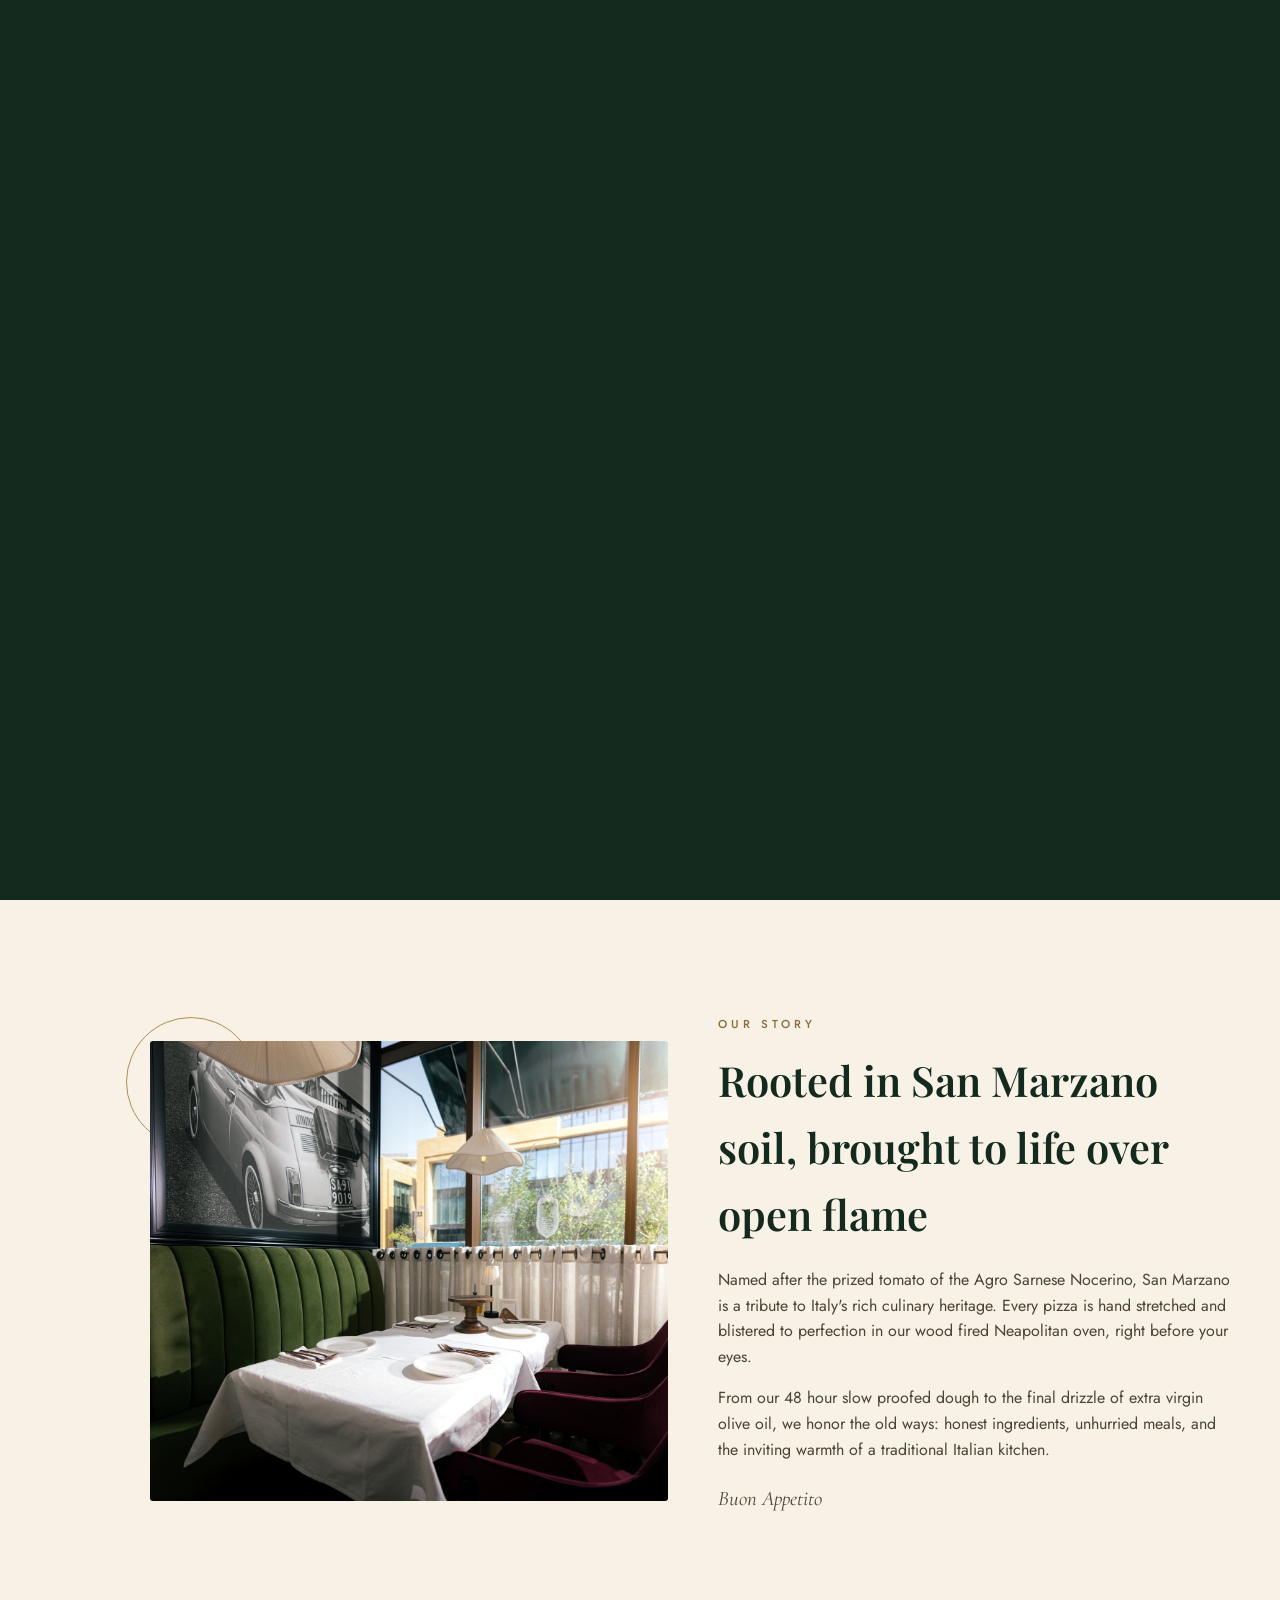
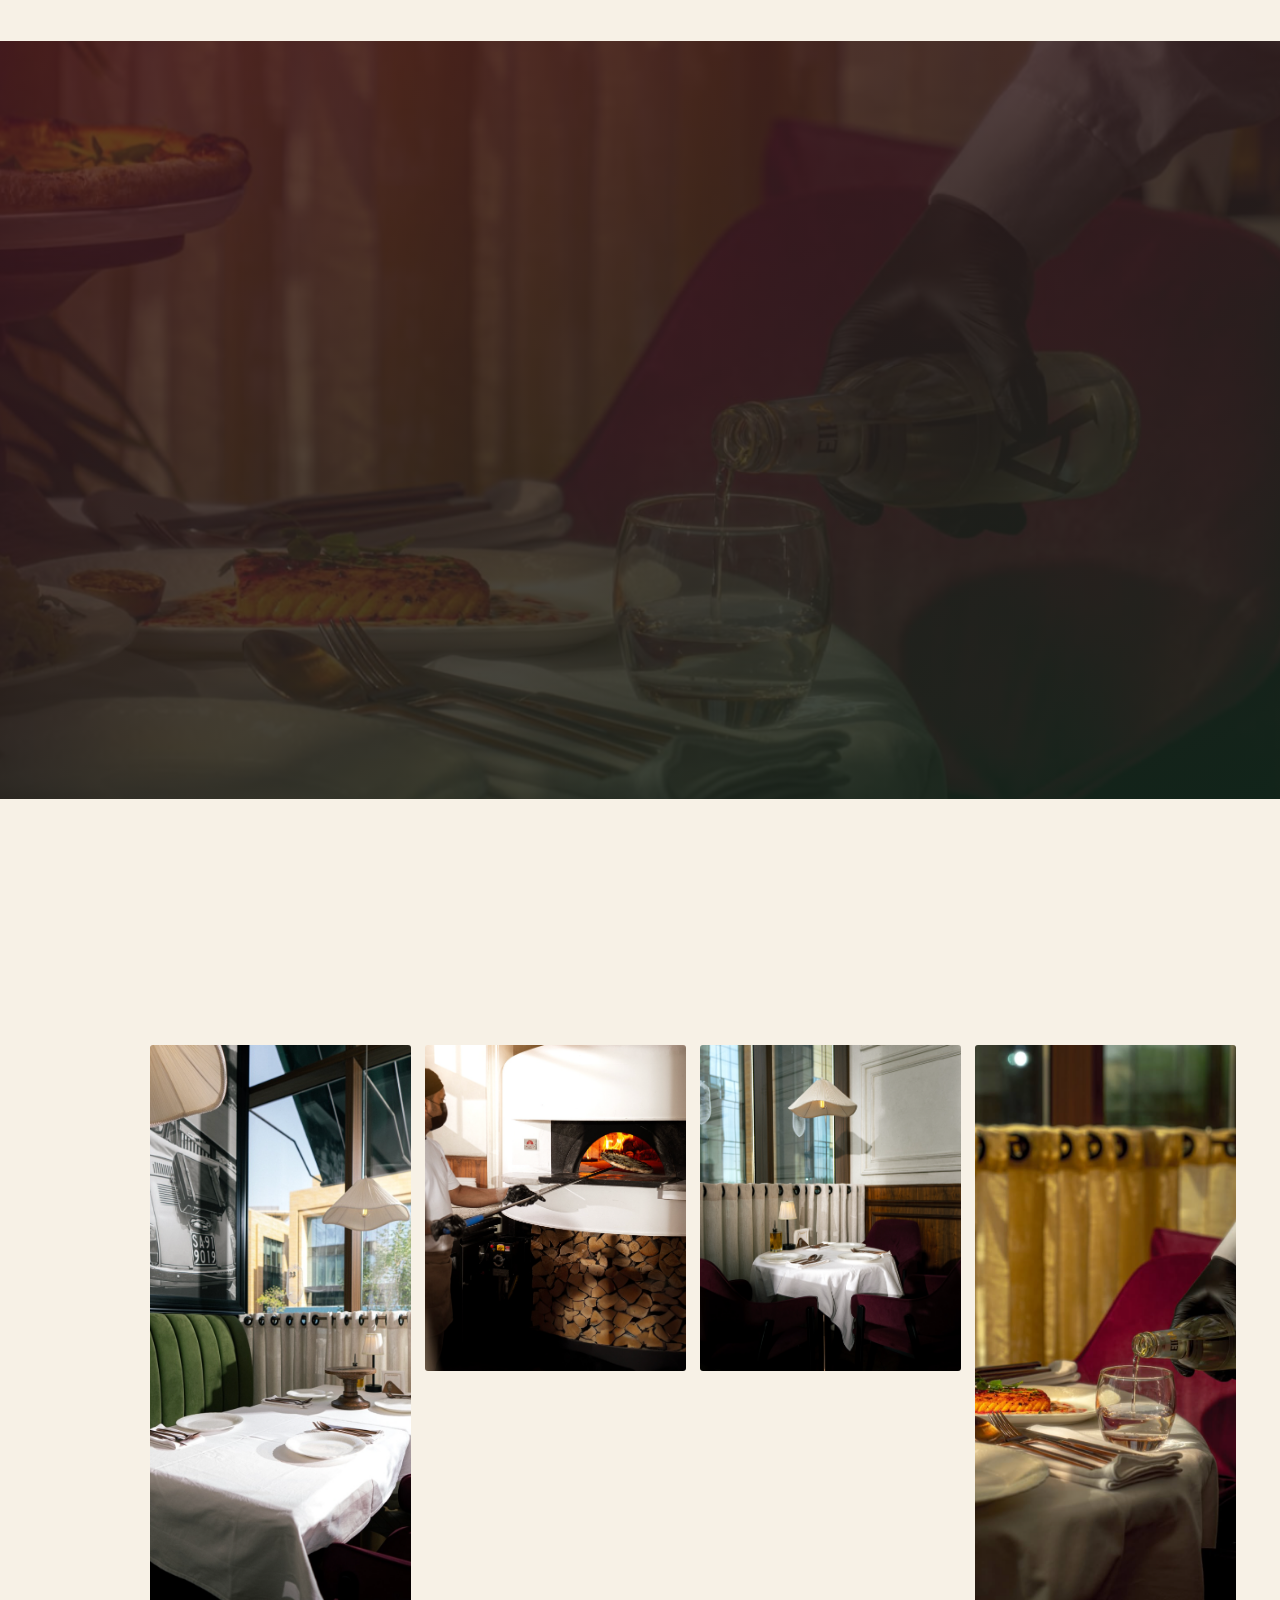
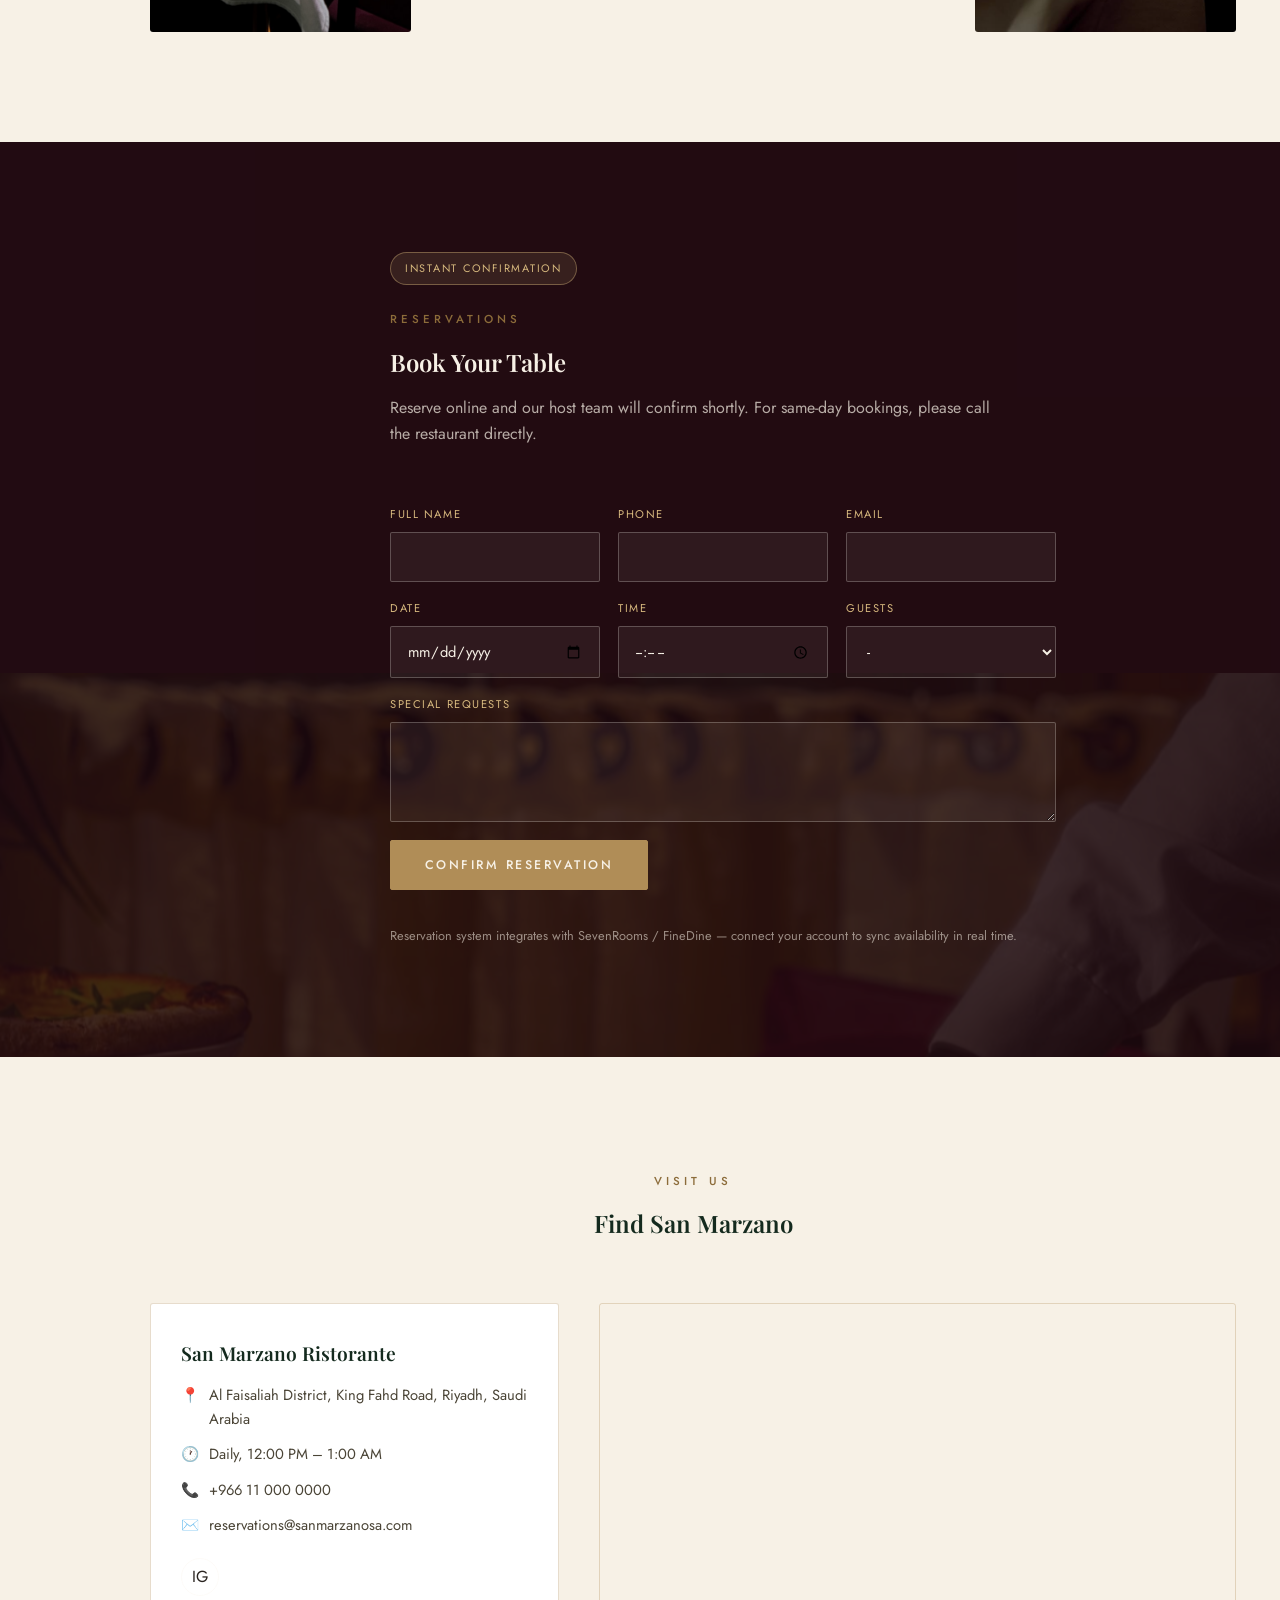
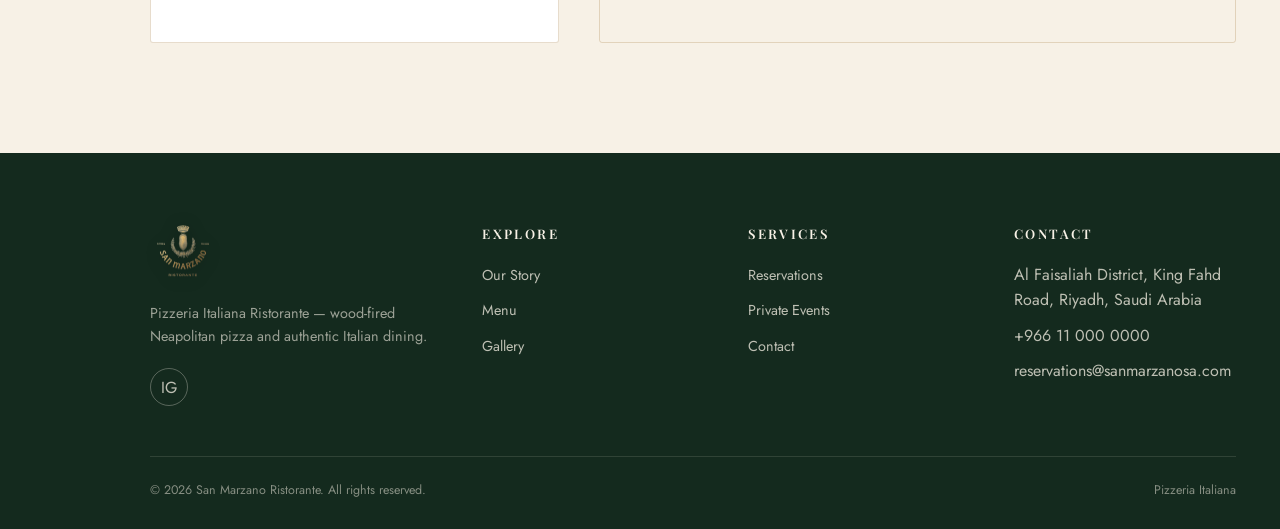
==== index.html @ 0fcc203d "Swap Menu and Ambience section order back (Menu above, Ambience below)" ====
<!DOCTYPE html>
<html lang="en" dir="ltr">
<head>
<meta charset="UTF-8">
<meta name="viewport" content="width=device-width, initial-scale=1.0">
<title>San Marzano Ristorante | Pizzeria Italiana</title>
<meta name="description" content="San Marzano — Pizzeria Italiana Ristorante. Wood-fired Neapolitan pizza and authentic Italian dining. Reserve your table or enquire about private events.">
<meta property="og:title" content="San Marzano Ristorante | Pizzeria Italiana">
<meta property="og:description" content="Wood-fired Neapolitan pizza and authentic Italian dining.">
<meta property="og:type" content="restaurant.restaurant">
<meta property="og:image" content="images/gallery-1.png">
<meta name="theme-color" content="#1F3B2C">
<link rel="icon" href="images/logo.png">
<link rel="stylesheet" href="css/style.css?v=4">
<script type="application/ld+json">
{
  "@context": "https://schema.org",
  "@type": "Restaurant",
  "name": "San Marzano Ristorante",
  "servesCuisine": "Italian",
  "priceRange": "$$$",
  "image": "images/gallery-1.png",
  "sameAs": ["https://www.instagram.com/sanmarzanosa"]
}
</script>
</head>
<body>

<!-- PRELOADER -->
<div id="preloader">
  <div class="pre-panel left"></div>
  <div class="pre-panel right"></div>
  <div class="pre-mark">
    <img src="images/logo.png" alt="San Marzano" onerror="this.replaceWith(Object.assign(document.createElement('div'),{className:'pre-fallback',innerText:'SM'}))">
    <div class="pre-word split-flap" id="preWord" aria-label="San Marzano"></div>
    <div class="pre-loading-bar"><span></span></div>
  </div>
</div>

<!-- HEADER -->
<header id="site-header">
  <button class="lang-toggle" id="langToggle">EN / عربي</button>
  <a href="#top" class="brand-logo">
    <img src="images/logo.png" alt="San Marzano" onerror="this.style.display='none'">
    <span class="brand-text" data-i18n="brandFull">San Marzano</span>
  </a>
  <div class="header-actions">
    <a href="#reserve" class="btn btn-gold" data-i18n="navReserveBtn">Reserve</a>
    <button class="hamburger" id="hamburgerBtn" aria-label="Menu"><span></span><span></span><span></span></button>
  </div>
</header>

<!-- FIXED VERTICAL SIDE NAV (desktop) -->
<nav class="side-nav" id="sideNav">
  <ul>
    <li><a href="#story" data-i18n="navStory">Our Story</a></li>
    <li><a href="menu.html" data-i18n="navMenu">Menu</a></li>
    <li><a href="#gallery" data-i18n="navGallery">Gallery</a></li>
    <li><a href="#reserve" data-i18n="navReserve">Reservations</a></li>
    <li><a href="private-events.html" data-i18n="navEvents">Private Events</a></li>
    <li><a href="#contact" data-i18n="navContact">Contact</a></li>
  </ul>
</nav>

<div id="mobile-drawer">
  <button class="close-drawer" id="closeDrawer">&times;</button>
  <a href="#story" data-i18n="navStory">Our Story</a>
  <a href="menu.html" data-i18n="navMenu">Menu</a>
  <a href="#gallery" data-i18n="navGallery">Gallery</a>
  <a href="#reserve" data-i18n="navReserve">Reservations</a>
  <a href="private-events.html" data-i18n="navEvents">Private Events</a>
  <a href="#contact" data-i18n="navContact">Contact</a>
</div>

<!-- HERO -->
<section class="hero" id="top" data-theme="dark" data-snap data-parallax="0.25">
  <div class="parallax-bg" style="background-image:url('images/gallery-2.png')"></div>
  <div class="scroll-cue"><span data-i18n="scroll">Scroll</span><span class="line"></span></div>
</section>

<!-- STORY -->
<section class="story section-pad" id="story" data-theme="light" data-snap>
  <div class="container story-grid">
    <div class="story-media reveal">
      <div class="ring"></div>
      <img src="images/gallery-1.png" alt="San Marzano dining room" onerror="this.parentElement.style.background='var(--cream-soft)'">
    </div>
    <div class="story-text reveal">
      <span class="eyebrow" data-i18n="storyEyebrow">Our Story</span>
      <h2 data-i18n="storyTitle">Rooted in San Marzano soil, brought to life over open flame</h2>
      <p data-i18n="storyP1">Named after the prized tomato of the Agro Sarnese Nocerino, San Marzano is a tribute to Italy's rich culinary heritage. Every pizza is hand stretched and blistered to perfection in our wood fired Neapolitan oven, right before your eyes.</p>
      <p data-i18n="storyP2">From our 48 hour slow proofed dough to the final drizzle of extra virgin olive oil, we honor the old ways: honest ingredients, unhurried meals, and the inviting warmth of a traditional Italian kitchen.</p>
      <p class="story-signoff" data-i18n="storySignoff">Buon Appetito</p>
    </div>
  </div>
</section>

<!-- MENU HIGHLIGHTS -->
<section class="menu-section section-pad" id="menu" data-theme="dark" data-snap>
  <video class="menu-section-video" autoplay muted loop playsinline poster="images/gallery-5.png">
    <source src="video/wine.mp4" type="video/mp4">
  </video>
  <div class="container">
    <div class="section-head reveal">
      <span class="eyebrow" data-i18n="menuEyebrow">Signature Dishes</span>
      <h2 data-i18n="menuTitle">From Our Wood-Fired Oven</h2>
      <p class="lede" data-i18n="menuLede">A selection of the tables' favourites — crafted daily with imported Italian ingredients.</p>
    </div>
    <div class="menu-grid">
      <div class="menu-card reveal">
        <span class="num">01</span>
        <h3 data-i18n="menu1Title">Margherita San Marzano</h3>
        <p data-i18n="menu1Desc">San Marzano tomato, fior di latte, basil, extra virgin olive oil</p>
        <span class="price">SAR 65</span>
      </div>
      <div class="menu-card reveal">
        <span class="num">02</span>
        <h3 data-i18n="menu2Title">Tartufo Nero</h3>
        <p data-i18n="menu2Desc">Black truffle cream, wild mushroom, taleggio, rocket</p>
        <span class="price">SAR 105</span>
      </div>
      <div class="menu-card reveal">
        <span class="num">03</span>
        <h3 data-i18n="menu3Title">Branzino al Forno</h3>
        <p data-i18n="menu3Desc">Wood-roasted sea bass, cherry tomato, salmoriglio, capers</p>
        <span class="price">SAR 155</span>
      </div>
    </div>
    <div class="menu-cta reveal" style="display:flex; gap:16px; justify-content:center; flex-wrap:wrap;">
      <a href="menu.html" class="btn btn-gold" data-i18n="menuCtaFull">View Full Menu</a>
      <a href="#reserve" class="btn btn-outline" style="border-color: rgba(247,241,230,0.4); color: var(--cream);" data-i18n="menuCta">Book a Table to Taste More</a>
    </div>
  </div>
</section>

<!-- GALLERY -->
<section class="gallery-section section-pad" id="gallery" data-theme="light" data-snap>
  <div class="container">
    <div class="section-head reveal">
      <span class="eyebrow" data-i18n="galleryEyebrow">Ambience</span>
      <h2 data-i18n="galleryTitle">A Room Worth Lingering In</h2>
    </div>
    <div class="gallery-grid reveal">
      <figure><img src="images/gallery-1.png" alt="Booth seating" loading="lazy"></figure>
      <figure><img src="images/gallery-3.png" alt="Wood-fired oven" loading="lazy"></figure>
      <figure><img src="images/gallery-4.png" alt="Dining table" loading="lazy"></figure>
      <figure><img src="images/gallery-5.png" alt="Table service" loading="lazy"></figure>
    </div>
  </div>
</section>

<!-- RESERVATIONS -->
<section class="form-section section-pad" id="reserve" data-theme="dark" data-snap data-parallax="0.2">
  <div class="parallax-bg" style="background-image:url('images/gallery-5.png')"></div>
  <div class="container form-wrap">
    <div class="form-badge" data-i18n="resBadge">Instant Confirmation</div>
    <div class="section-head reveal" style="margin-inline:0;text-align:start;max-width:none;">
      <span class="eyebrow" data-i18n="resEyebrow">Reservations</span>
      <h2 style="color:var(--cream)" data-i18n="resTitle">Book Your Table</h2>
      <p class="lede" style="color:rgba(247,241,230,0.7)" data-i18n="resLede">Reserve online and our host team will confirm shortly. For same-day bookings, please call the restaurant directly.</p>
    </div>
    <form class="res-form" id="reservationForm" action="https://formspree.io/f/YOUR_FORM_ID" method="POST">
      <div class="row3">
        <div class="field">
          <label data-i18n="fName">Full Name</label>
          <input type="text" name="name" required placeholder="">
        </div>
        <div class="field">
          <label data-i18n="fPhone">Phone</label>
          <input type="tel" name="phone" required placeholder="">
        </div>
        <div class="field">
          <label data-i18n="fEmail">Email</label>
          <input type="email" name="email" required placeholder="">
        </div>
      </div>
      <div class="row3">
        <div class="field">
          <label data-i18n="fDate">Date</label>
          <input type="date" name="date" required>
        </div>
        <div class="field">
          <label data-i18n="fTime">Time</label>
          <input type="time" name="time" required>
        </div>
        <div class="field">
          <label data-i18n="fGuests">Guests</label>
          <select name="guests" required>
            <option value="">-</option>
            <option>1</option><option>2</option><option>3</option><option>4</option>
            <option>5</option><option>6</option><option>7</option><option>8+</option>
          </select>
        </div>
      </div>
      <div class="field">
        <label data-i18n="fNotes">Special Requests</label>
        <textarea name="notes" placeholder=""></textarea>
      </div>
      <input type="hidden" name="_subject" value="New Reservation Request — San Marzano">
      <div>
        <button type="submit" class="btn btn-gold" data-i18n="resSubmit">Confirm Reservation</button>
      </div>
      <p class="form-status" id="resStatus"></p>
      <p class="form-note" data-i18n="resNote">Reservation system integrates with SevenRooms / FineDine — connect your account to sync availability in real time.</p>
    </form>
  </div>
</section>

<!-- LOCATION / CONTACT -->
<section class="location-section section-pad" id="contact" data-theme="light" data-snap>
  <div class="container">
    <div class="section-head reveal">
      <span class="eyebrow" data-i18n="locEyebrow">Visit Us</span>
      <h2 data-i18n="locTitle">Find San Marzano</h2>
    </div>
    <div class="location-grid reveal">
      <div class="location-card">
        <h3 data-i18n="locCardTitle">San Marzano Ristorante</h3>
        <p class="icon-line">📍 <span data-i18n="locAddress">Al Faisaliah District, King Fahd Road, Riyadh, Saudi Arabia</span></p>
        <p class="icon-line">🕐 <span data-i18n="locHours">Daily, 12:00 PM – 1:00 AM</span></p>
        <p class="icon-line">📞 <span>+966 11 000 0000</span></p>
        <p class="icon-line">✉️ <span>reservations@sanmarzanosa.com</span></p>
        <div class="social-row">
          <a href="https://www.instagram.com/sanmarzanosa" target="_blank" rel="noopener" aria-label="Instagram">IG</a>
        </div>
      </div>
      <div class="map-embed">
        <iframe src="https://www.google.com/maps?q=King%20Fahd%20Road%2C%20Riyadh&output=embed" loading="lazy" allowfullscreen></iframe>
      </div>
    </div>
  </div>
</section>

<!-- FOOTER -->
<footer data-theme="dark">
  <div class="container">
    <div class="footer-grid">
      <div class="footer-brand">
        <img src="images/logo.png" alt="San Marzano" onerror="this.style.display='none'">
        <p data-i18n="footerAbout">Pizzeria Italiana Ristorante — wood-fired Neapolitan pizza and authentic Italian dining.</p>
        <div class="social-row">
          <a href="https://www.instagram.com/sanmarzanosa" target="_blank" rel="noopener" aria-label="Instagram">IG</a>
        </div>
      </div>
      <div class="footer-col">
        <h4 data-i18n="footerExplore">Explore</h4>
        <ul>
          <li><a href="#story" data-i18n="navStory">Our Story</a></li>
          <li><a href="menu.html" data-i18n="navMenu">Menu</a></li>
          <li><a href="#gallery" data-i18n="navGallery">Gallery</a></li>
        </ul>
      </div>
      <div class="footer-col">
        <h4 data-i18n="footerServices">Services</h4>
        <ul>
          <li><a href="#reserve" data-i18n="navReserve">Reservations</a></li>
          <li><a href="private-events.html" data-i18n="navEvents">Private Events</a></li>
          <li><a href="#contact" data-i18n="navContact">Contact</a></li>
        </ul>
      </div>
      <div class="footer-col">
        <h4 data-i18n="footerContact">Contact</h4>
        <ul>
          <li data-i18n="locAddress">Al Faisaliah District, King Fahd Road, Riyadh, Saudi Arabia</li>
          <li>+966 11 000 0000</li>
          <li>reservations@sanmarzanosa.com</li>
        </ul>
      </div>
    </div>
    <div class="footer-bottom">
      <span data-i18n="footerCopy">© 2026 San Marzano Ristorante. All rights reserved.</span>
      <span data-i18n="footerCredit">Pizzeria Italiana</span>
    </div>
  </div>
</footer>

<script src="js/i18n.js?v=3"></script>
<script src="js/main.js?v=3"></script>
</body>
</html>
---- css/style.css ----
@import url('https://fonts.googleapis.com/css2?family=Playfair+Display:ital,wght@0,400;0,500;0,600;0,700;1,500&family=Jost:wght@300;400;500;600&family=Cormorant+Garamond:ital,wght@0,500;0,600;1,500&display=swap');
@import url('https://fonts.googleapis.com/css2?family=Amiri:wght@400;700&family=Tajawal:wght@300;400;500;700&display=swap');

:root {
  --cream: #F7F1E6;
  --cream-soft: #EFE6D4;
  --charcoal: #201C18;
  --ink: #2A2420;
  --gold: #B08D57;
  --gold-light: #D6B87E;
  --gold-deep: #8C6C3A;
  --forest: #1F3B2C;
  --forest-deep: #142A1E;
  --burgundy: #5C1F2E;
  --burgundy-deep: #421621;
  --font-head: 'Playfair Display', 'Amiri', serif;
  --font-script: 'Cormorant Garamond', 'Amiri', serif;
  --font-body: 'Jost', 'Tajawal', sans-serif;
  --transition: 0.5s cubic-bezier(.6,.05,.28,.91);
}

* { box-sizing: border-box; margin: 0; padding: 0; }

html { scroll-behavior: smooth; scroll-snap-type: y proximity; }
@media (prefers-reduced-motion: reduce) { html { scroll-snap-type: none; scroll-behavior: auto; } }

html[dir="rtl"] body { font-family: var(--font-body); }
html[lang="ar"] { --font-head: 'Amiri', serif; --font-script: 'Amiri', serif; --font-body: 'Tajawal', sans-serif; }

body {
  font-family: var(--font-body);
  background: var(--cream);
  color: var(--ink);
  overflow-x: hidden;
  line-height: 1.6;
}

a { text-decoration: none; color: inherit; }
ul { list-style: none; }
img { max-width: 100%; display: block; }
button { font-family: inherit; cursor: pointer; border: none; background: none; }
.container {
  width: 100%;
  max-width: 1240px;
  margin-inline: auto;
  padding-inline: 24px;
}
section { position: relative; }
section[data-snap] { scroll-snap-align: start; scroll-snap-stop: normal; scroll-margin-block-start: 84px; }

.eyebrow {
  font-family: var(--font-body);
  letter-spacing: 0.35em;
  text-transform: uppercase;
  font-size: 0.72rem;
  color: var(--gold-deep);
  font-weight: 500;
  display: inline-block;
  margin-block-end: 14px;
}
h1, h2, h3, h4 { font-family: var(--font-head); font-weight: 600; color: var(--forest-deep); }
.reveal { opacity: 0; transform: translateY(36px); transition: opacity 0.9s ease, transform 0.9s ease; }
.reveal.in-view { opacity: 1; transform: translateY(0); }

.btn {
  display: inline-flex;
  align-items: center;
  gap: 10px;
  padding: 15px 34px;
  font-size: 0.78rem;
  letter-spacing: 0.2em;
  text-transform: uppercase;
  font-weight: 500;
  border: 1px solid var(--gold);
  border-radius: 2px;
  transition: var(--transition);
}
.btn-gold { background: var(--gold); color: var(--cream); }
.btn-gold:hover { background: var(--gold-deep); border-color: var(--gold-deep); }
.btn-outline { background: transparent; color: var(--cream); border-color: rgba(247,241,230,0.6); }
.btn-outline:hover { background: rgba(247,241,230,0.12); border-color: var(--cream); }
.btn-dark { background: var(--forest-deep); color: var(--cream); border-color: var(--forest-deep); }
.btn-dark:hover { background: var(--forest); }

/* ---------- PRELOADER ---------- */
#preloader {
  position: fixed; inset: 0; z-index: 9999;
  background: var(--forest-deep);
  display: flex; align-items: center; justify-content: center;
  overflow: hidden;
}
#preloader .pre-panel {
  position: absolute; inset: 0; width: 50%; height: 100%; background: var(--forest-deep);
  transition: transform 1.1s cubic-bezier(.77,0,.18,1);
}
#preloader .pre-panel.left { inset-inline-start: 0; }
#preloader .pre-panel.right { inset-inline-start: 50%; }
#preloader.hide .pre-panel.left { transform: translateX(-101%); }
html[dir="rtl"] #preloader.hide .pre-panel.left { transform: translateX(101%); }
#preloader.hide .pre-panel.right { transform: translateX(101%); }
html[dir="rtl"] #preloader.hide .pre-panel.right { transform: translateX(-101%); }

.pre-mark {
  position: relative; z-index: 2;
  display: flex; flex-direction: column; align-items: center; gap: 18px;
  opacity: 0; transform: scale(0.86);
  transition: opacity 1s ease, transform 1.1s cubic-bezier(.2,.9,.28,1);
}
#preloader.show-mark .pre-mark { opacity: 1; transform: scale(1); }
#preloader.hide .pre-mark { opacity: 0; transition: opacity 0.4s ease; }

.pre-mark img { width: 128px; height: auto; filter: drop-shadow(0 0 24px rgba(176,141,87,0.25)); }
.pre-mark .pre-fallback {
  width: 128px; height: 128px; border: 1px solid var(--gold);
  border-radius: 50%; display: flex; align-items: center; justify-content: center;
  font-family: var(--font-head); color: var(--gold-light); font-size: 1.6rem;
}
.pre-mark .pre-word.split-flap {
  display: flex; align-items: center; justify-content: center;
  gap: clamp(3px, 0.6vw, 6px); flex-wrap: wrap; max-width: 92vw;
}

/* ---------- SPLIT-FLAP CHARACTERS ---------- */
.flap {
  position: relative;
  width: clamp(14px, 3.2vw, 26px); height: clamp(26px, 6.2vw, 46px);
  perspective: 160px;
}
.flap.space { width: clamp(10px, 2.2vw, 16px); }
.flap .flap-face {
  position: absolute; inset: 0;
  display: flex; align-items: center; justify-content: center;
  font-family: var(--font-head); font-weight: 700; color: var(--cream);
  font-size: clamp(1.1rem, 3.4vw, 2rem);
  transform-style: preserve-3d; backface-visibility: hidden;
}
.flap.flipping .flap-face { animation: flapFlip 0.16s ease-in; }
@keyframes flapFlip {
  0% { transform: rotateX(0deg); }
  100% { transform: rotateX(-100deg); }
}
.pre-loading-bar {
  width: 160px; height: 1px; background: rgba(214,184,126,0.25); position: relative; overflow: hidden;
  margin-top: 4px;
}
.pre-loading-bar span {
  position: absolute; inset-block: 0; inset-inline-start: 0; width: 0%; background: var(--gold);
  transition: width 1.6s linear;
}
#preloader.show-mark .pre-loading-bar span { width: 100%; }

body.no-scroll { overflow: hidden; height: 100%; }

/* ---------- HEADER ---------- */
header#site-header {
  position: fixed; inset-block-start: 0; inset-inline: 0; z-index: 500;
  display: flex; align-items: center; justify-content: space-between;
  padding-block: 22px; padding-inline: 5%;
  transition: var(--transition);
  background: linear-gradient(to bottom, rgba(20,42,30,0.55), transparent);
}
header#site-header.solid {
  background: rgba(20,42,30,0.96);
  padding-block: 14px;
  box-shadow: 0 6px 24px rgba(0,0,0,0.18);
}
.brand-logo {
  display: flex; align-items: center; gap: 10px; color: var(--cream);
  position: absolute; left: 50%; transform: translateX(-50%);
}
.brand-logo img { width: 42px; filter: drop-shadow(0 2px 8px rgba(0,0,0,0.4)); }
.brand-logo .brand-text { font-family: var(--font-head); font-size: 1.1rem; letter-spacing: 0.14em; }

.header-actions { display: flex; align-items: center; gap: 16px; }
.lang-toggle,
header#site-header .header-actions .btn {
  display: inline-flex; align-items: center; justify-content: center;
  min-width: 128px; height: 40px; padding: 0 14px; box-sizing: border-box;
  font-size: 0.7rem; letter-spacing: 0.14em; border-radius: 2px; transition: var(--transition);
}
.lang-toggle {
  border: 1px solid rgba(247,241,230,0.4); color: var(--cream);
}
.lang-toggle:hover { border-color: var(--gold); color: var(--gold-light); }
.hamburger { display: flex; flex-direction: column; gap: 5px; width: 26px; }
.hamburger span { height: 1px; background: var(--cream); width: 100%; display: block; }

/* ---------- FIXED VERTICAL SIDE NAV (desktop) ---------- */
/* Contrast is scroll-driven per link: JS probes each link's own vertical
   midpoint against the [data-theme] sections behind it and toggles
   .on-light on that link alone, so when the nav straddles a dark and a
   light section, links over the dark half stay white while links over the
   light half turn dark — updating live as the page scrolls. */
.side-nav {
  display: none;
  position: fixed; z-index: 400;
  inset-inline-start: 32px; top: 50%; transform: translateY(-50%);
}
.side-nav ul { display: flex; flex-direction: column; gap: 26px; }
.side-nav a {
  display: inline-block; color: #fff; font-size: 0.72rem; letter-spacing: 0.14em;
  text-transform: uppercase; position: relative; padding-inline-start: 14px; white-space: nowrap;
  transition: color 0.3s ease;
}
.side-nav a::before {
  content: ''; position: absolute; inset-inline-start: 0; top: 50%; transform: translateY(-50%);
  width: 6px; height: 1px; background: var(--gold); transition: width 0.3s ease;
}
.side-nav a:hover { color: var(--gold-light); }
.side-nav a:hover::before { width: 10px; }
.side-nav a.on-light { color: #111; }
.side-nav a.on-light:hover { color: var(--gold-deep); }

@media (min-width: 1100px) {
  .side-nav { display: block; }
  .hamburger { display: none; }
  .container { padding-inline-start: 130px; }
}
@media (max-width: 1099px) {
  .hamburger { display: flex; }
}

@media (max-width: 600px) {
  header#site-header { padding-inline: 5%; padding-block: 16px; }
  .brand-logo .brand-text { display: none; }
  .brand-logo img { width: 36px; }
  .header-actions { gap: 8px; }
  .lang-toggle,
  header#site-header .header-actions .btn { min-width: 92px; height: 34px; font-size: 0.6rem; padding: 0 10px; }
}

/* Mobile drawer */
#mobile-drawer {
  position: fixed; inset: 0; background: var(--forest-deep); z-index: 600;
  display: flex; flex-direction: column; align-items: center; justify-content: center; gap: 30px;
  transform: translateY(-100%); transition: transform 0.5s ease;
}
#mobile-drawer.open { transform: translateY(0); }
#mobile-drawer a { color: var(--cream); font-family: var(--font-head); font-size: 1.4rem; letter-spacing: 0.08em; }
#mobile-drawer .close-drawer { position: absolute; inset-block-start: 28px; inset-inline-end: 28px; color: var(--cream); font-size: 1.8rem; }

/* ---------- PARALLAX BACKGROUND LAYER ---------- */
/* Used by any section with a .parallax-bg child + data-parallax on the
   section. JS translates the layer at a fraction of scroll speed; it's
   oversized (130% height, -15% offset) so the drift never exposes an edge. */
.parallax-bg {
  position: absolute; inset-inline: 0; inset-block-start: -15%;
  width: 100%; height: 130%;
  background-position: center; background-size: cover; background-repeat: no-repeat;
  will-change: transform;
}
@media (prefers-reduced-motion: reduce) { .parallax-bg { inset-block-start: 0; height: 100%; transform: none !important; } }

/* ---------- HERO ---------- */
.hero {
  height: 100vh; min-height: 620px; position: relative; overflow: hidden;
  display: flex; align-items: center; justify-content: center; text-align: center;
  background: var(--forest-deep);
}
.hero::before {
  content: ''; position: absolute; inset: 0; z-index: 1;
  background: linear-gradient(to bottom, rgba(20,30,22,0.55), rgba(15,20,15,0.35) 40%, rgba(15,20,15,0.75));
}
.hero-content { position: relative; z-index: 2; color: var(--cream); max-width: 780px; padding-inline: 24px; }
.hero-content img.crest { width: 96px; margin-inline: auto; margin-block-end: 22px; opacity: 0.95; filter: drop-shadow(0 4px 14px rgba(0,0,0,0.5)); }
.hero-content h1 {
  font-size: clamp(2.4rem, 6vw, 4.4rem); color: var(--cream); letter-spacing: 0.05em;
  margin-block-end: 18px;
}
.hero-content .hero-sub {
  font-family: var(--font-script); font-style: italic; font-size: clamp(1.1rem, 2vw, 1.5rem);
  color: var(--gold-light); margin-block-end: 34px;
}
.hero-btns { display: flex; gap: 16px; justify-content: center; flex-wrap: wrap; }
.scroll-cue {
  position: absolute; inset-block-end: 34px; inset-inline: 0; margin-inline: auto; width: fit-content;
  color: var(--cream); font-size: 0.65rem; letter-spacing: 0.3em; text-transform: uppercase;
  display: flex; flex-direction: column; align-items: center; gap: 10px; opacity: 0.85; z-index: 2;
}
.scroll-cue .line { width: 1px; height: 34px; background: rgba(247,241,230,0.6); overflow: hidden; }
.scroll-cue .line::after { content: ''; display: block; width: 100%; height: 40%; background: var(--gold); animation: cue 1.8s infinite; }
@keyframes cue { 0% { transform: translateY(-100%);} 100% { transform: translateY(250%);} }

/* ---------- SECTION GENERIC ---------- */
.section-pad { padding-block: 110px; }
.section-head { text-align: center; max-width: 640px; margin-inline: auto; margin-block-end: 60px; }
.section-head p.lede { color: #55503f; font-size: 1rem; margin-block-start: 14px; }

/* ---------- STORY ---------- */
.story { background: var(--cream); }
.story-grid { display: grid; grid-template-columns: 1fr; gap: 50px; align-items: center; }
.story-media { position: relative; }
.story-media img { border-radius: 3px; width: 100%; height: 460px; object-fit: cover; }
.story-media .ring {
  position: absolute; inset-block-start: -24px; inset-inline-start: -24px; width: 130px; height: 130px;
  border: 1px solid var(--gold); border-radius: 50%; z-index: -1; display: none;
}
.story-text h2 { font-size: clamp(1.9rem, 3.4vw, 2.6rem); margin-block-end: 20px; }
.story-text p { color: #4A4436; margin-block-end: 16px; }
.story-signoff { font-family: var(--font-script); font-style: italic; color: var(--burgundy); font-size: 1.3rem; margin-block-start: 20px; }
@media (min-width: 880px) { .story-grid { grid-template-columns: 1fr 1fr; } .story-media .ring { display: block; } }

/* ---------- MENU HIGHLIGHTS ---------- */
.menu-section { position: relative; overflow: hidden; background: var(--burgundy-deep); color: var(--cream); }
.menu-section-video {
  position: absolute; inset: 0; z-index: 0;
  width: 100%; height: 100%; object-fit: cover;
}
.menu-section::before {
  content: ''; position: absolute; inset: 0; z-index: 1;
  background: linear-gradient(160deg, rgba(66,22,33,0.82), rgba(20,42,30,0.86));
}
.menu-section > .container { position: relative; z-index: 2; }
.menu-section .eyebrow { color: var(--gold-light); }
.menu-section .section-head h2 { color: var(--cream); }
.menu-section .section-head p.lede { color: rgba(247,241,230,0.75); }
@media (prefers-reduced-motion: reduce) { .menu-section-video { display: none; } }
.menu-grid { display: grid; grid-template-columns: 1fr; gap: 28px; }
.menu-card {
  background: rgba(247,241,230,0.04); border: 1px solid rgba(214,184,126,0.18);
  padding: 34px 28px; border-radius: 3px; transition: var(--transition);
}
.menu-card:hover { border-color: var(--gold); transform: translateY(-6px); }
.menu-card .num { font-family: var(--font-script); color: var(--gold); font-size: 1.6rem; margin-block-end: 14px; display: block; }
.menu-card h3 { color: var(--cream); font-size: 1.25rem; margin-block-end: 10px; }
.menu-card p { color: rgba(247,241,230,0.7); font-size: 0.92rem; margin-block-end: 14px; }
.menu-card .price { color: var(--gold-light); font-family: var(--font-script); font-size: 1.1rem; }
.menu-cta { text-align: center; margin-block-start: 54px; }
@media (min-width: 720px) { .menu-grid { grid-template-columns: repeat(3, 1fr); } }

/* ---------- GALLERY ---------- */
.gallery-section { background: var(--cream); }
.gallery-grid { display: grid; grid-template-columns: repeat(2, 1fr); gap: 14px; }
.gallery-grid figure { overflow: hidden; border-radius: 3px; position: relative; }
.gallery-grid img { width: 100%; height: 100%; object-fit: cover; transition: transform 0.8s ease; aspect-ratio: 4/5; }
.gallery-grid figure:hover img { transform: scale(1.08); }
.gallery-grid figure:nth-child(1), .gallery-grid figure:nth-child(4) { grid-row: span 2; }
.gallery-grid figure:nth-child(1) img, .gallery-grid figure:nth-child(4) img { aspect-ratio: 4/9; }
@media (min-width: 720px) { .gallery-grid { grid-template-columns: repeat(4, 1fr); } }

/* ---------- FORMS (Reservation + Private Dining) ---------- */
.form-section { position: relative; overflow: hidden; background: var(--burgundy-deep); }
.form-section::before { content: ''; position: absolute; inset: 0; z-index: 1; background: rgba(30,10,16,0.86); }
.form-wrap { position: relative; z-index: 2; max-width: 760px; margin-inline: auto; }
.form-badge {
  display: inline-flex; align-items: center; gap: 8px; background: rgba(214,184,126,0.12);
  border: 1px solid rgba(214,184,126,0.4); color: var(--gold-light); font-size: 0.68rem;
  letter-spacing: 0.16em; text-transform: uppercase; padding: 7px 14px; border-radius: 20px;
  margin-block-end: 20px;
}
.res-form { display: grid; grid-template-columns: 1fr; gap: 18px; margin-block-start: 40px; }
.res-form .row2 { display: grid; grid-template-columns: 1fr; gap: 18px; }
@media (min-width: 640px) { .res-form .row2 { grid-template-columns: 1fr 1fr; } }
.res-form .row3 { display: grid; grid-template-columns: 1fr; gap: 18px; }
@media (min-width: 640px) { .res-form .row3 { grid-template-columns: 1fr 1fr 1fr; } }
.field { display: flex; flex-direction: column; gap: 8px; }
.field label { font-size: 0.7rem; letter-spacing: 0.14em; text-transform: uppercase; color: var(--gold-light); }
.field input, .field select, .field textarea {
  background: rgba(247,241,230,0.06); border: 1px solid rgba(247,241,230,0.25); color: var(--cream);
  padding: 13px 16px; font-family: var(--font-body); font-size: 0.92rem; border-radius: 2px;
  transition: var(--transition);
}
.field input::placeholder, .field textarea::placeholder { color: rgba(247,241,230,0.4); }
.field input:focus, .field select:focus, .field textarea:focus { outline: none; border-color: var(--gold); background: rgba(247,241,230,0.1); }
.field textarea { resize: vertical; min-height: 100px; }
.form-note { font-size: 0.8rem; color: rgba(247,241,230,0.55); margin-block-start: 18px; }
.form-status { margin-block-start: 16px; font-size: 0.85rem; color: var(--gold-light); display: none; }
.form-status.visible { display: block; }

.private-section { background: var(--cream-soft); }
.private-grid { display: grid; grid-template-columns: 1fr; gap: 50px; align-items: start; }
.private-info img { border-radius: 3px; height: 320px; object-fit: cover; width: 100%; margin-block-end: 24px; }
.private-info h2 { font-size: clamp(1.8rem, 3vw, 2.4rem); margin-block-end: 16px; }
.private-info p { color: #4A4436; margin-block-end: 14px; }
.private-info ul { margin-block-start: 18px; display: flex; flex-direction: column; gap: 10px; }
.private-info li { color: #4A4436; padding-inline-start: 24px; position: relative; font-size: 0.94rem; }
.private-info li::before { content: '—'; position: absolute; inset-inline-start: 0; color: var(--gold-deep); }
.private-form-box { background: var(--forest-deep); padding: 40px 32px; border-radius: 4px; }
.private-form-box h3 { color: var(--cream); font-size: 1.3rem; margin-block-end: 22px; }
@media (min-width: 960px) { .private-grid { grid-template-columns: 1fr 1fr; } }

/* ---------- LOCATION / CONTACT ---------- */
.location-section { background: var(--cream); }
.location-grid { display: grid; grid-template-columns: 1fr; gap: 40px; }
.location-card {
  border: 1px solid rgba(176,141,87,0.3); padding: 34px 30px; border-radius: 3px; background: #fff;
}
.location-card h3 { font-size: 1.2rem; margin-block-end: 16px; }
.location-card p { color: #4A4436; margin-block-end: 8px; font-size: 0.94rem; }
.location-card .icon-line { display: flex; gap: 10px; align-items: flex-start; margin-block-end: 12px; color: #4A4436; font-size: 0.92rem; }
.map-embed { border-radius: 3px; overflow: hidden; height: 340px; border: 1px solid rgba(176,141,87,0.3); }
.map-embed iframe { width: 100%; height: 100%; border: 0; filter: sepia(12%) saturate(85%); }
@media (min-width: 900px) { .location-grid { grid-template-columns: 0.9fr 1.4fr; } }

/* ---------- FOOTER ---------- */
footer {
  background: var(--forest-deep); color: rgba(247,241,230,0.75); padding-block: 70px 28px;
}
.footer-grid { display: grid; grid-template-columns: 1fr; gap: 44px; margin-block-end: 50px; }
.footer-brand img { width: 64px; margin-block-end: 16px; filter: drop-shadow(0 2px 8px rgba(0,0,0,0.35)); }
.footer-brand p { max-width: 320px; font-size: 0.9rem; color: rgba(247,241,230,0.6); }
.footer-col h4 { color: var(--cream); font-size: 0.82rem; letter-spacing: 0.18em; text-transform: uppercase; margin-block-end: 18px; }
.footer-col ul { display: flex; flex-direction: column; gap: 10px; }
.footer-col a { font-size: 0.9rem; transition: color 0.3s ease; }
.footer-col a:hover { color: var(--gold-light); }
.social-row { display: flex; gap: 14px; margin-block-start: 20px; }
.social-row a {
  width: 38px; height: 38px; border: 1px solid rgba(247,241,230,0.3); border-radius: 50%;
  display: flex; align-items: center; justify-content: center; transition: var(--transition);
}
.social-row a:hover { border-color: var(--gold); background: rgba(214,184,126,0.1); }
.footer-bottom {
  border-top: 1px solid rgba(247,241,230,0.12); padding-block-start: 24px;
  display: flex; flex-direction: column; gap: 10px; align-items: center; text-align: center;
  font-size: 0.78rem; color: rgba(247,241,230,0.5);
}
@media (min-width: 720px) { .footer-grid { grid-template-columns: 1.3fr 1fr 1fr 1fr; } .footer-bottom { flex-direction: row; justify-content: space-between; text-align: start; } }

/* ---------- INTERIOR PAGE HERO (menu.html, private-events.html) ---------- */
.page-hero {
  height: 52vh; min-height: 380px; position: relative;
  display: flex; align-items: center; justify-content: center; text-align: center;
  background: var(--forest-deep) center/cover no-repeat;
}
.page-hero::before {
  content: ''; position: absolute; inset: 0; z-index: 2;
  background: linear-gradient(to bottom, rgba(20,30,22,0.6), rgba(15,20,15,0.45) 45%, rgba(15,20,15,0.8));
}
.page-hero-content { position: relative; z-index: 3; color: var(--cream); max-width: 720px; padding-inline: 24px; }
.page-hero-content .eyebrow { color: var(--gold-light); }
.page-hero-content h1 { color: var(--cream); font-size: clamp(2.2rem, 5vw, 3.6rem); margin-block-start: 6px; }
.page-hero-content p.lede { color: rgba(247,241,230,0.78); margin-block-start: 16px; }

/* ---------- TWO-IMAGE SPLIT HERO ---------- */
.page-hero--duo { height: 62vh; min-height: 460px; }
.hero-split { position: absolute; inset: 0; z-index: 1; display: flex; }
.hero-split .split-img { flex: 1; height: 100%; overflow: hidden; }
.hero-split .split-img img { width: 100%; height: 100%; object-fit: cover; display: block; }

/* ---------- HOMEPAGE TEASER CARDS (menu / private events) ---------- */
.teaser-cta { text-align: center; margin-block-start: 44px; }

/* ---------- FULL MENU PAGE ---------- */
.menu-page-section { background: var(--cream); }
.menu-category { margin-block-end: 64px; }
.menu-category:last-child { margin-block-end: 0; }
.menu-category-head { display: flex; align-items: baseline; gap: 18px; margin-block-end: 30px; }
.menu-category-head h2 { font-size: clamp(1.5rem, 2.6vw, 2rem); white-space: nowrap; }
.menu-category-head .rule { flex: 1; height: 1px; background: rgba(176,141,87,0.3); }
.menu-list { display: flex; flex-direction: column; gap: 26px; }
.menu-list-item { display: flex; justify-content: space-between; gap: 24px; }
.menu-list-item .mli-text h4 { font-family: var(--font-head); font-size: 1.08rem; color: var(--forest-deep); margin-block-end: 6px; }
.menu-list-item .mli-text p { color: #5A5340; font-size: 0.9rem; max-width: 480px; }
.menu-list-item .mli-price {
  font-family: var(--font-script); font-size: 1.15rem; color: var(--gold-deep); white-space: nowrap;
  padding-block-start: 2px;
}

/* ---------- PRIVATE EVENTS PAGE ---------- */
.events-page-section { background: var(--cream-soft); }
.events-gallery { display: grid; grid-template-columns: 1fr 1fr; gap: 14px; margin-block-end: 60px; }
.events-gallery img { width: 100%; height: 260px; object-fit: cover; border-radius: 3px; }
.events-gallery figure:first-child { grid-column: 1 / -1; }
.events-gallery figure:first-child img { height: 360px; }
@media (min-width: 720px) { .events-gallery { grid-template-columns: repeat(3, 1fr); } .events-gallery figure:first-child { grid-column: span 1; } .events-gallery figure:first-child img { height: 260px; } }

/* ---------- RTL specific tweaks ---------- */
html[dir="rtl"] .private-info li { padding-inline-start: 0; padding-inline-end: 24px; }
html[dir="rtl"] .private-info li::before { inset-inline-start: auto; inset-inline-end: 0; }
html[dir="rtl"] .scroll-cue { direction: ltr; }
html[dir="rtl"] .menu-list-item { direction: rtl; }
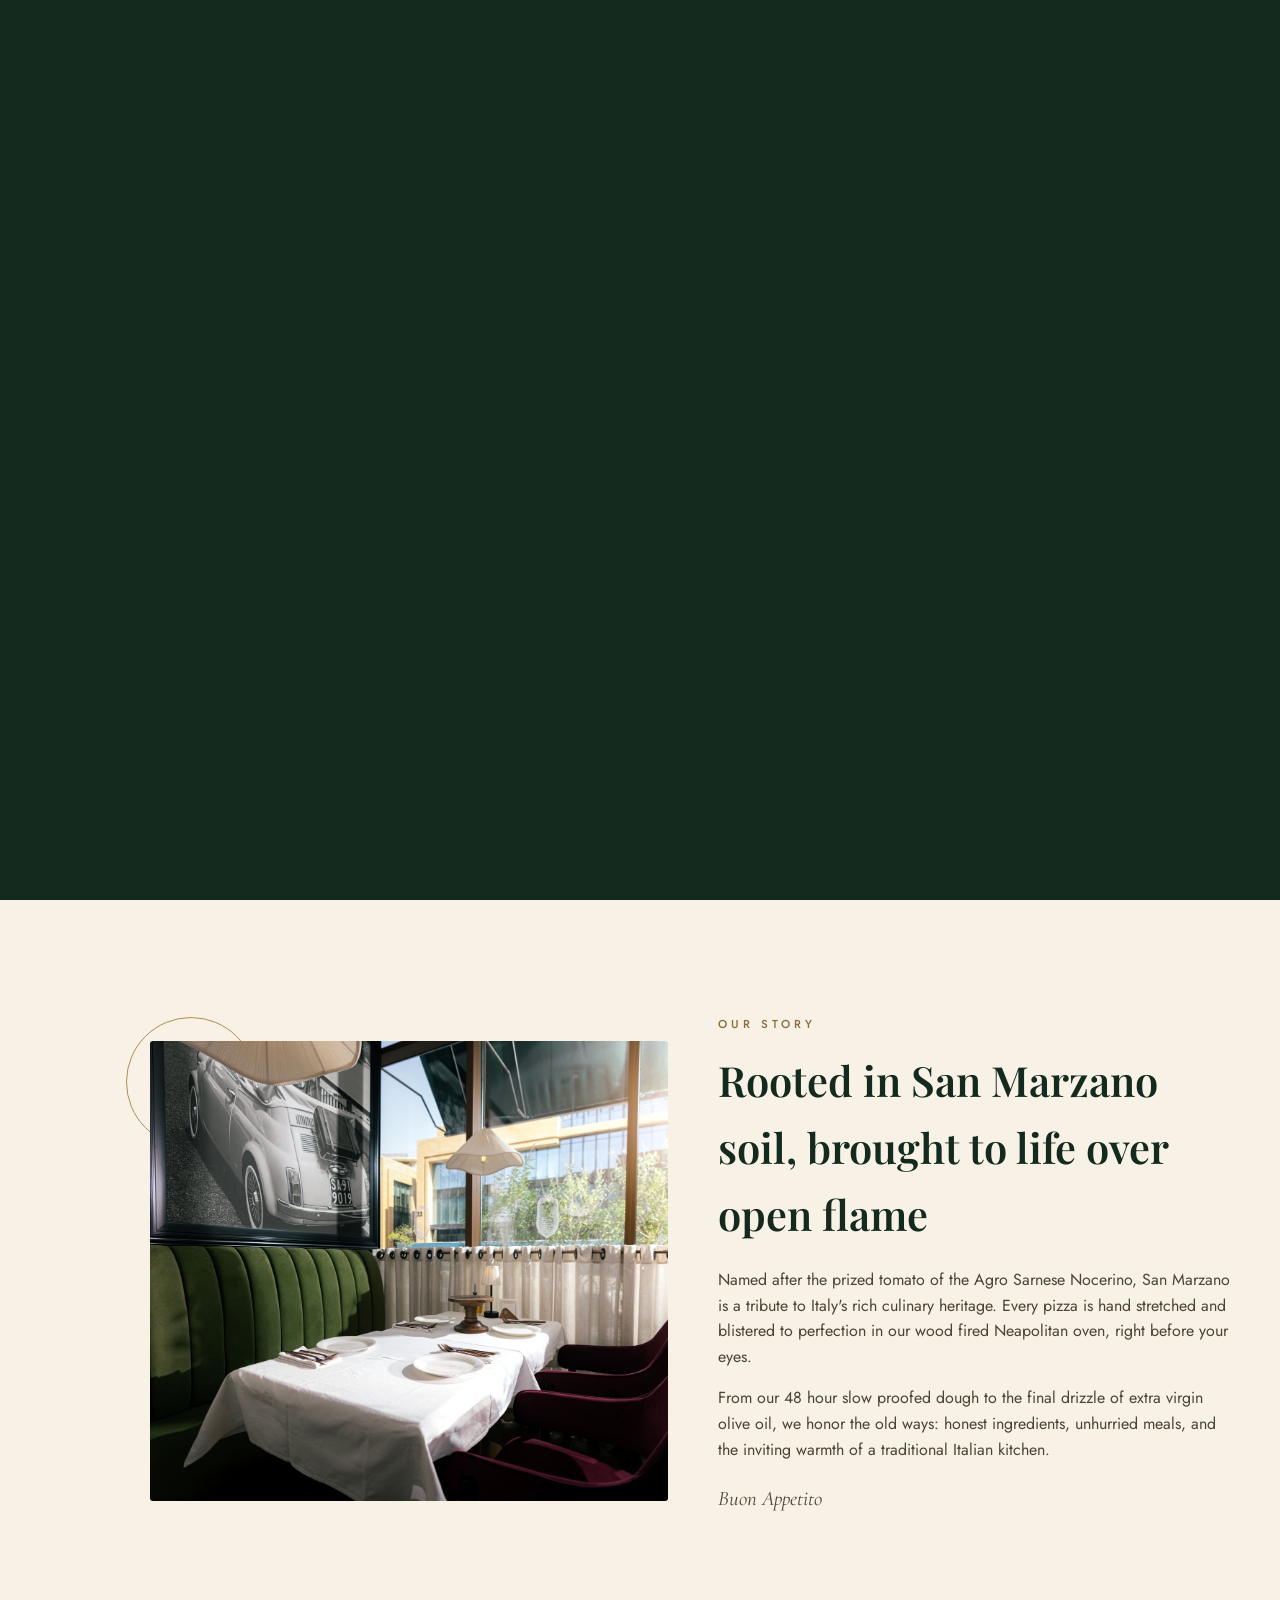
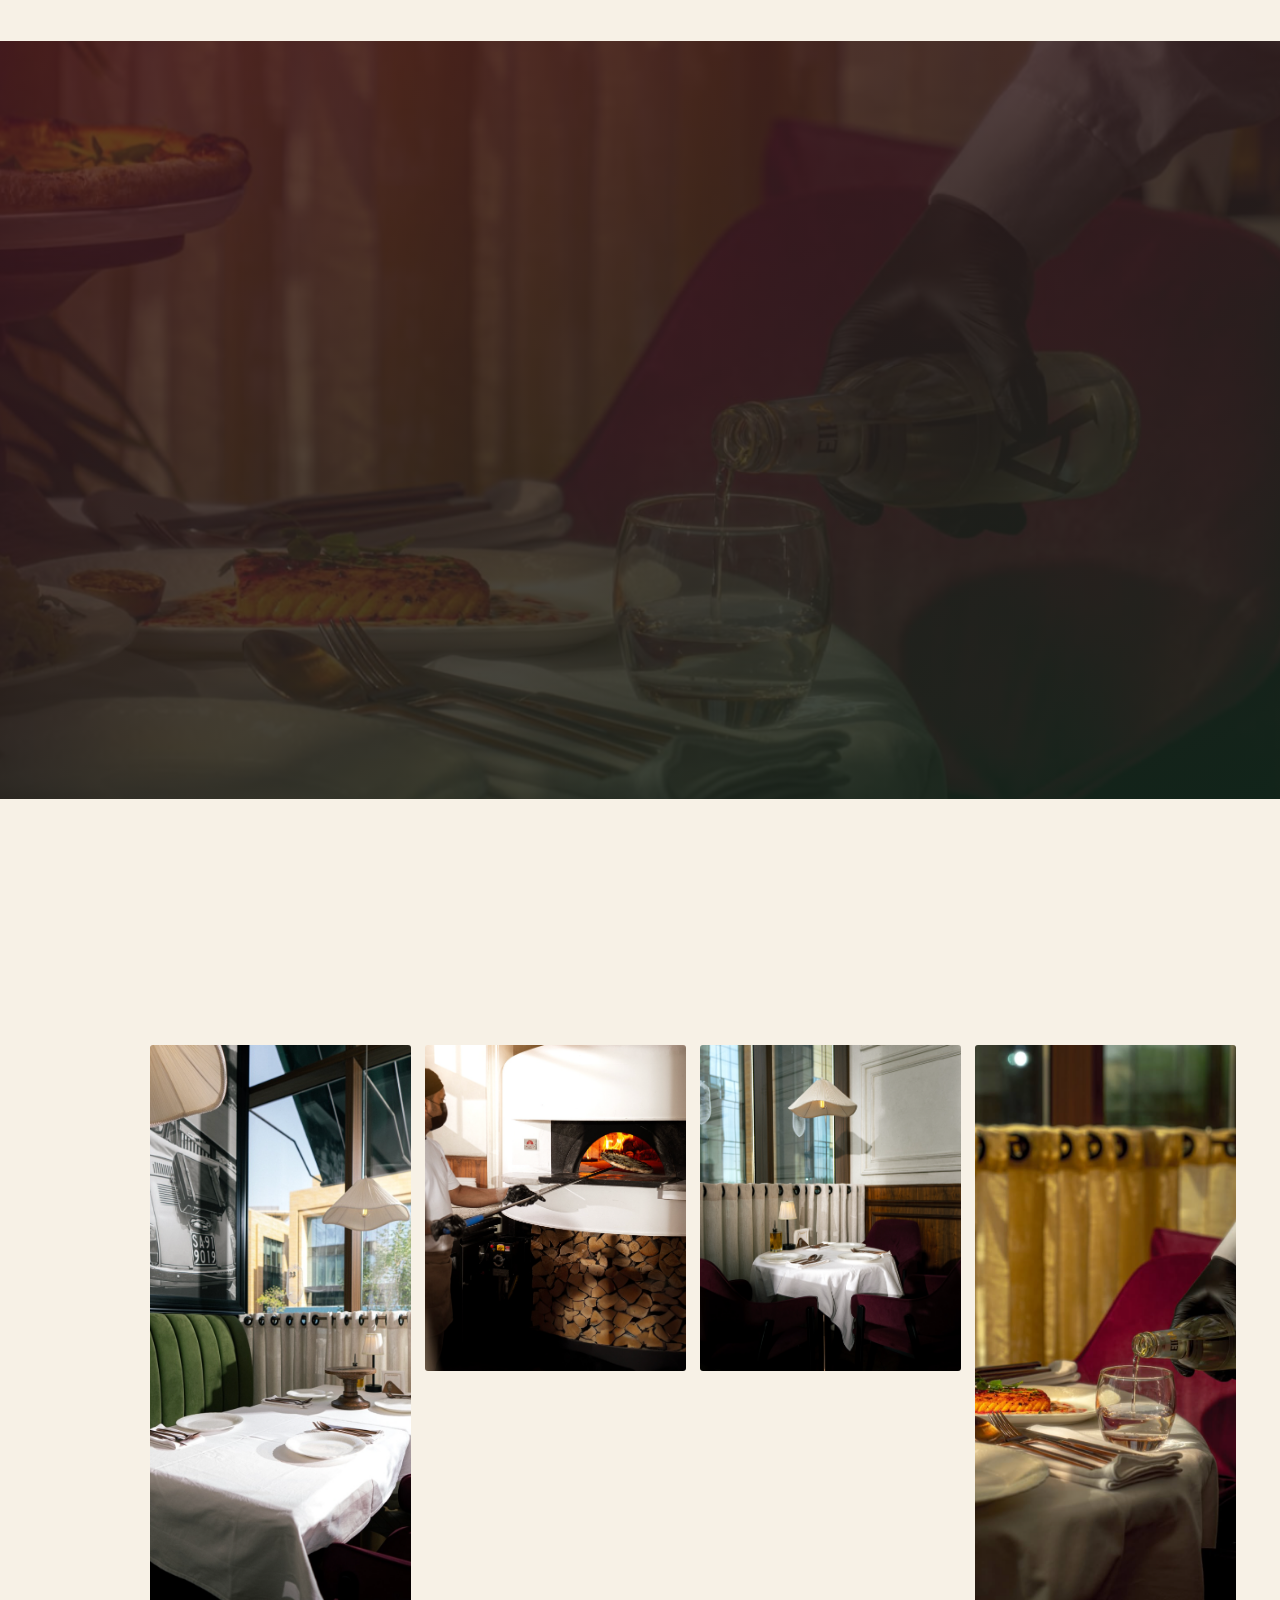
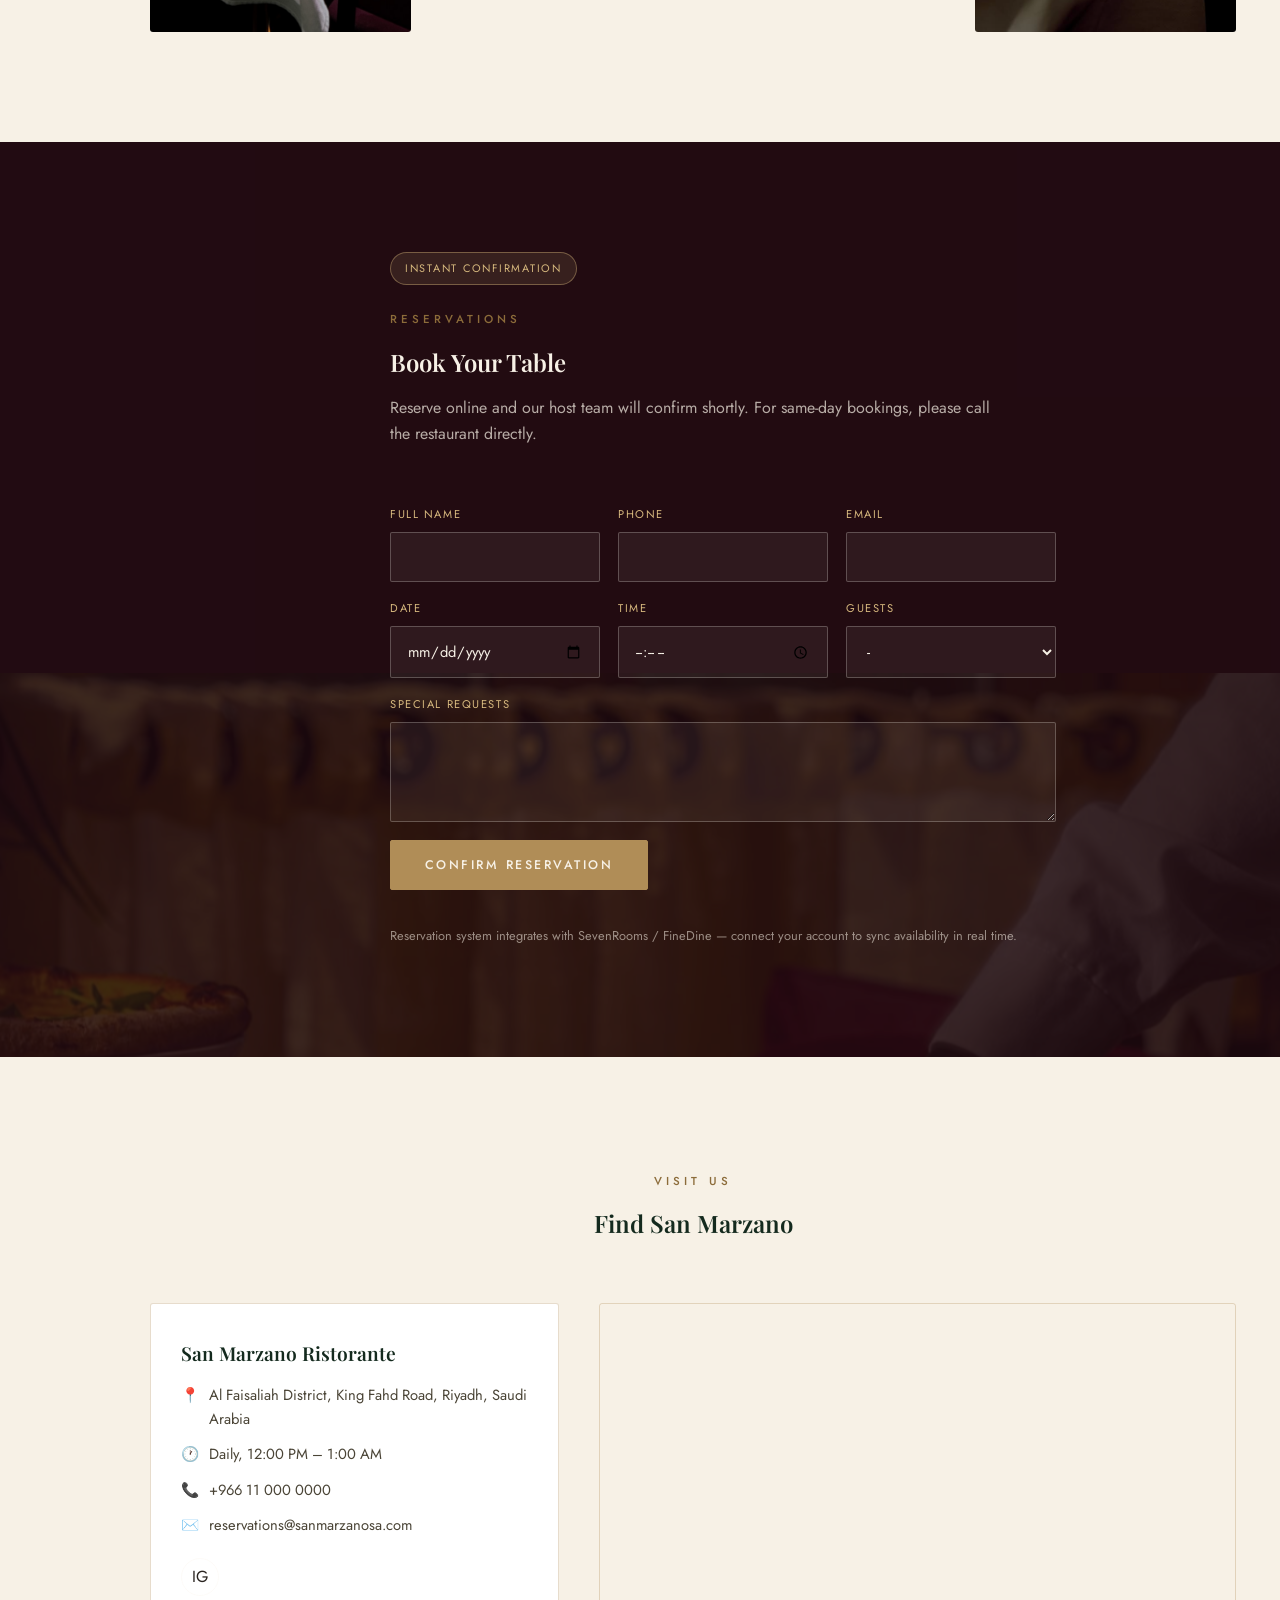
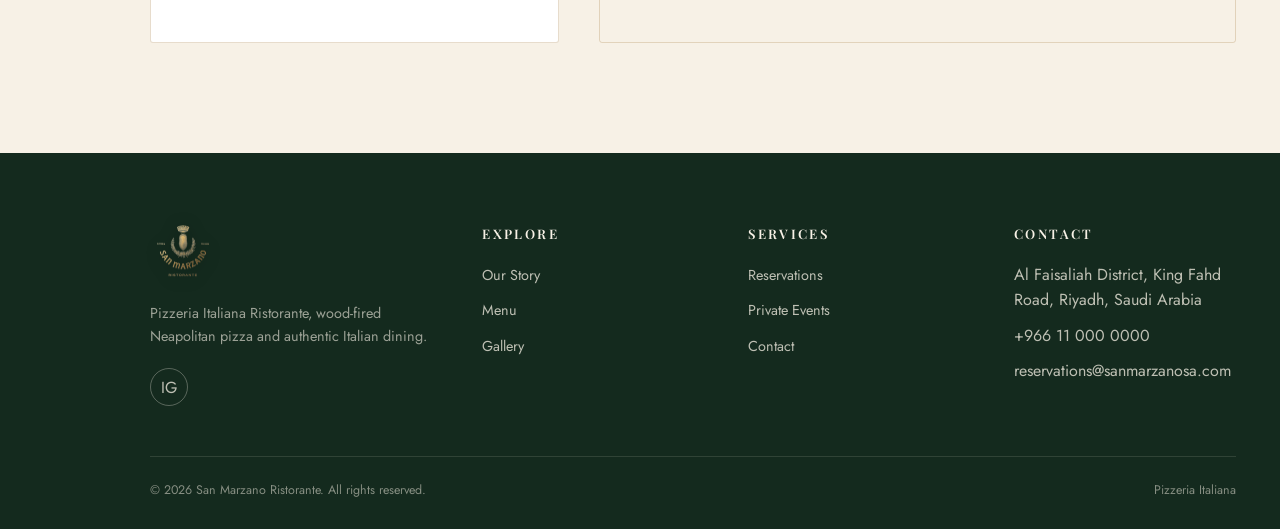
==== commit 96040538: "Remove em dashes from menu.html copy (EN/AR) Replace "—" with commas in the menu page hero lede, met" ====
--- a/index.html
+++ b/index.html
@@ -274,7 +274,7 @@
   </div>
 </footer>
 
-<script src="js/i18n.js?v=3"></script>
+<script src="js/i18n.js?v=4"></script>
 <script src="js/main.js?v=3"></script>
 </body>
 </html>
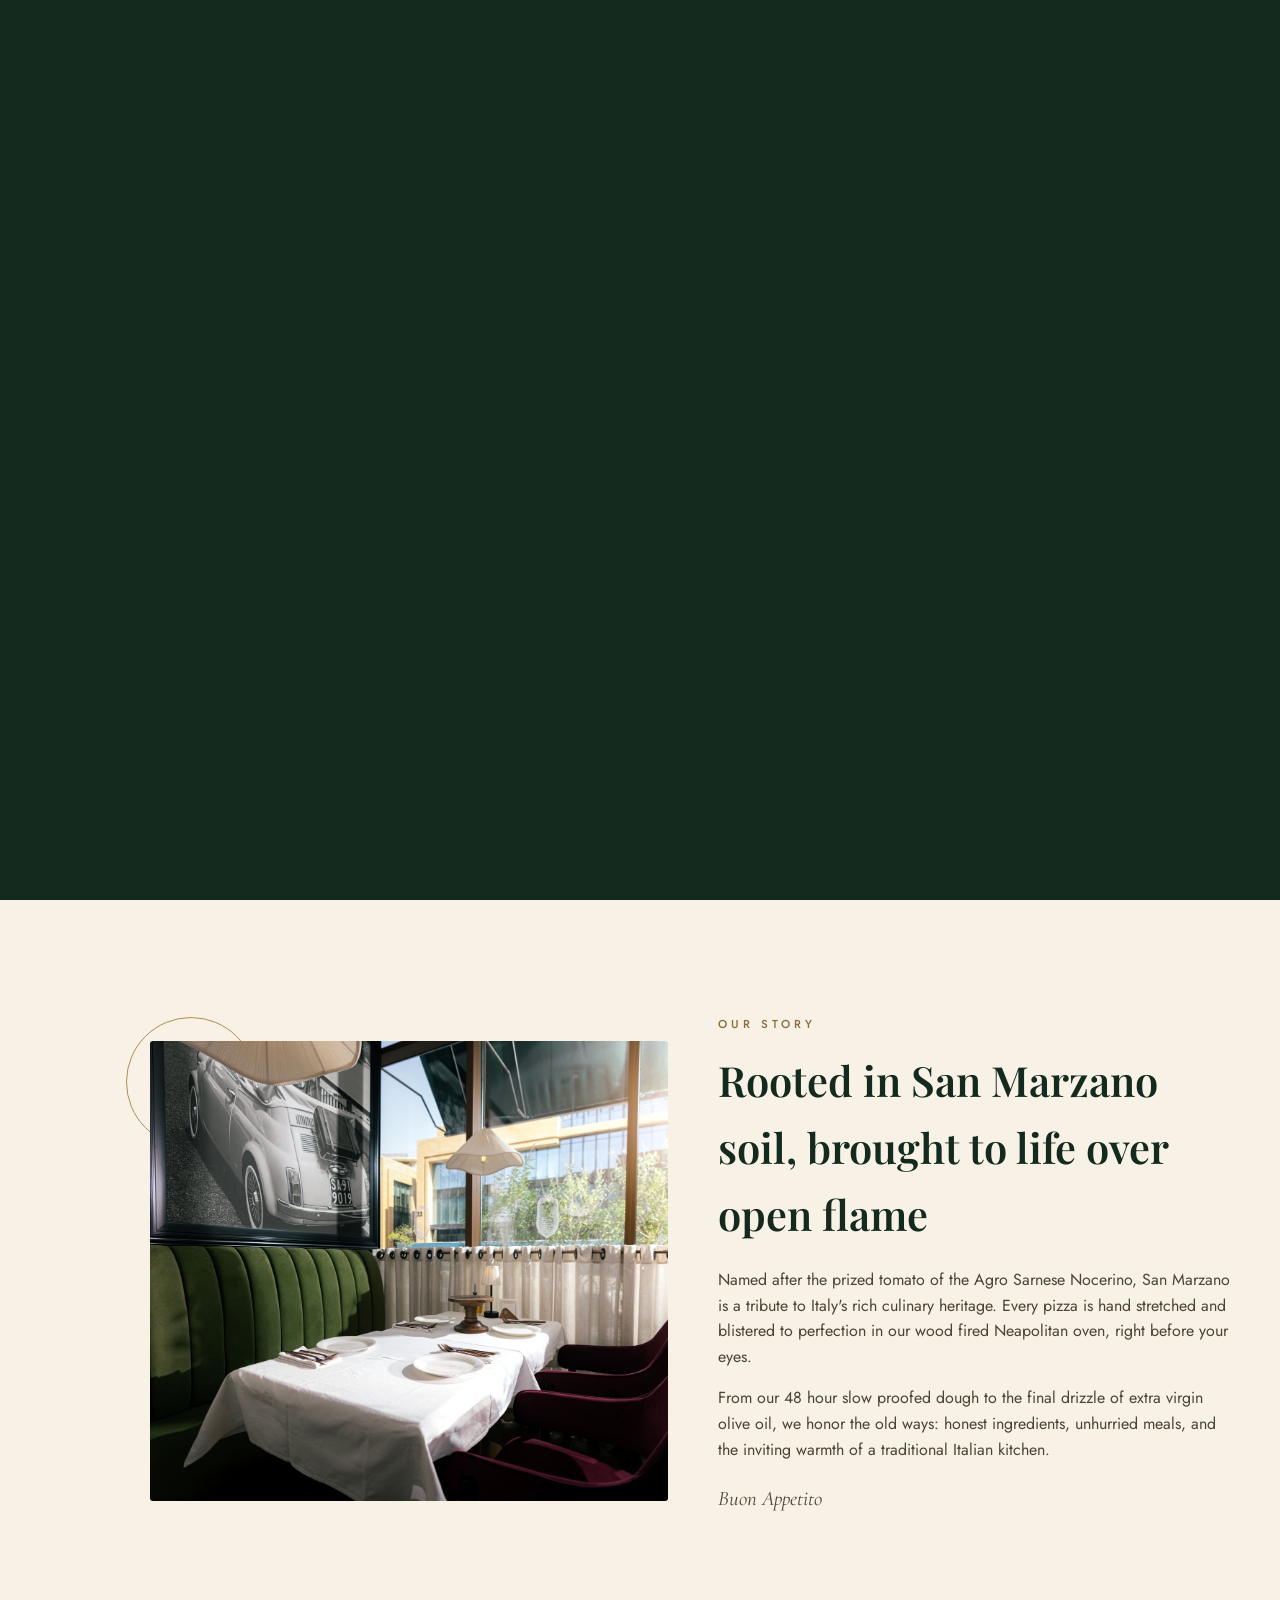
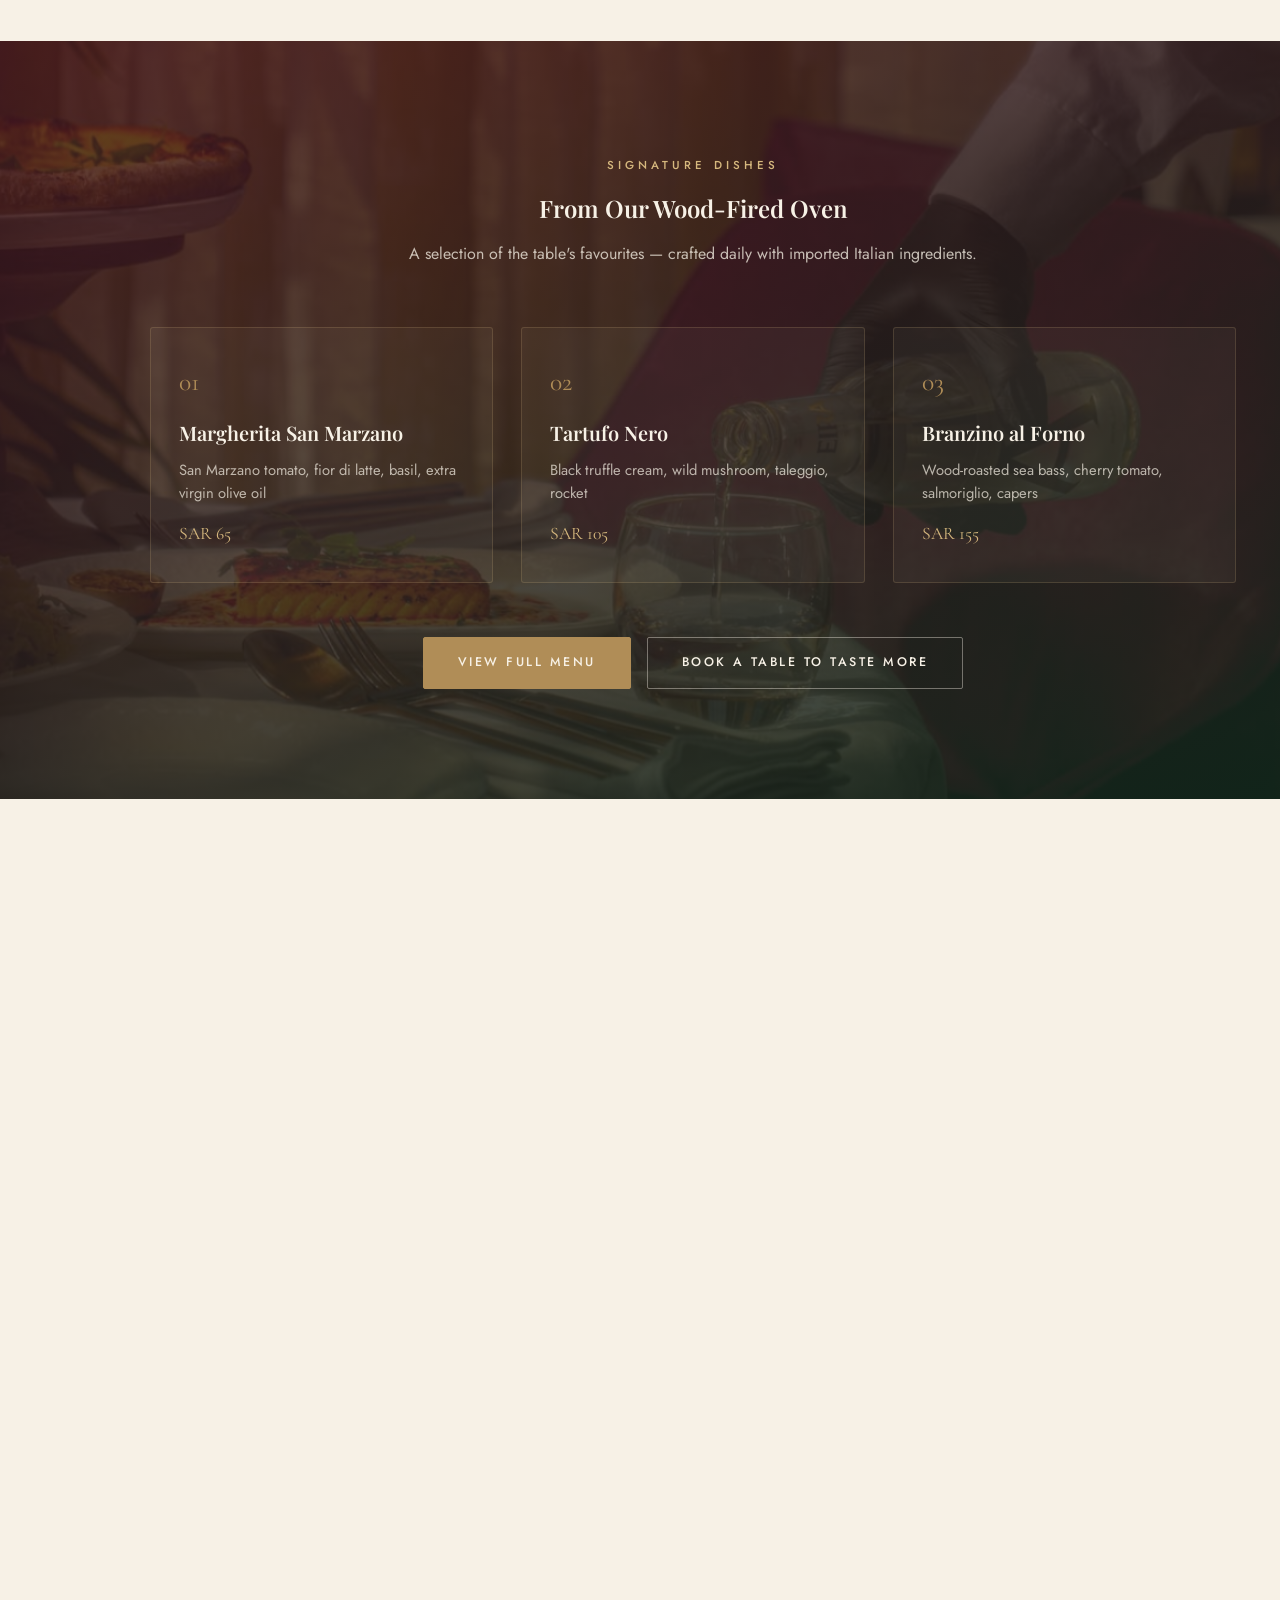
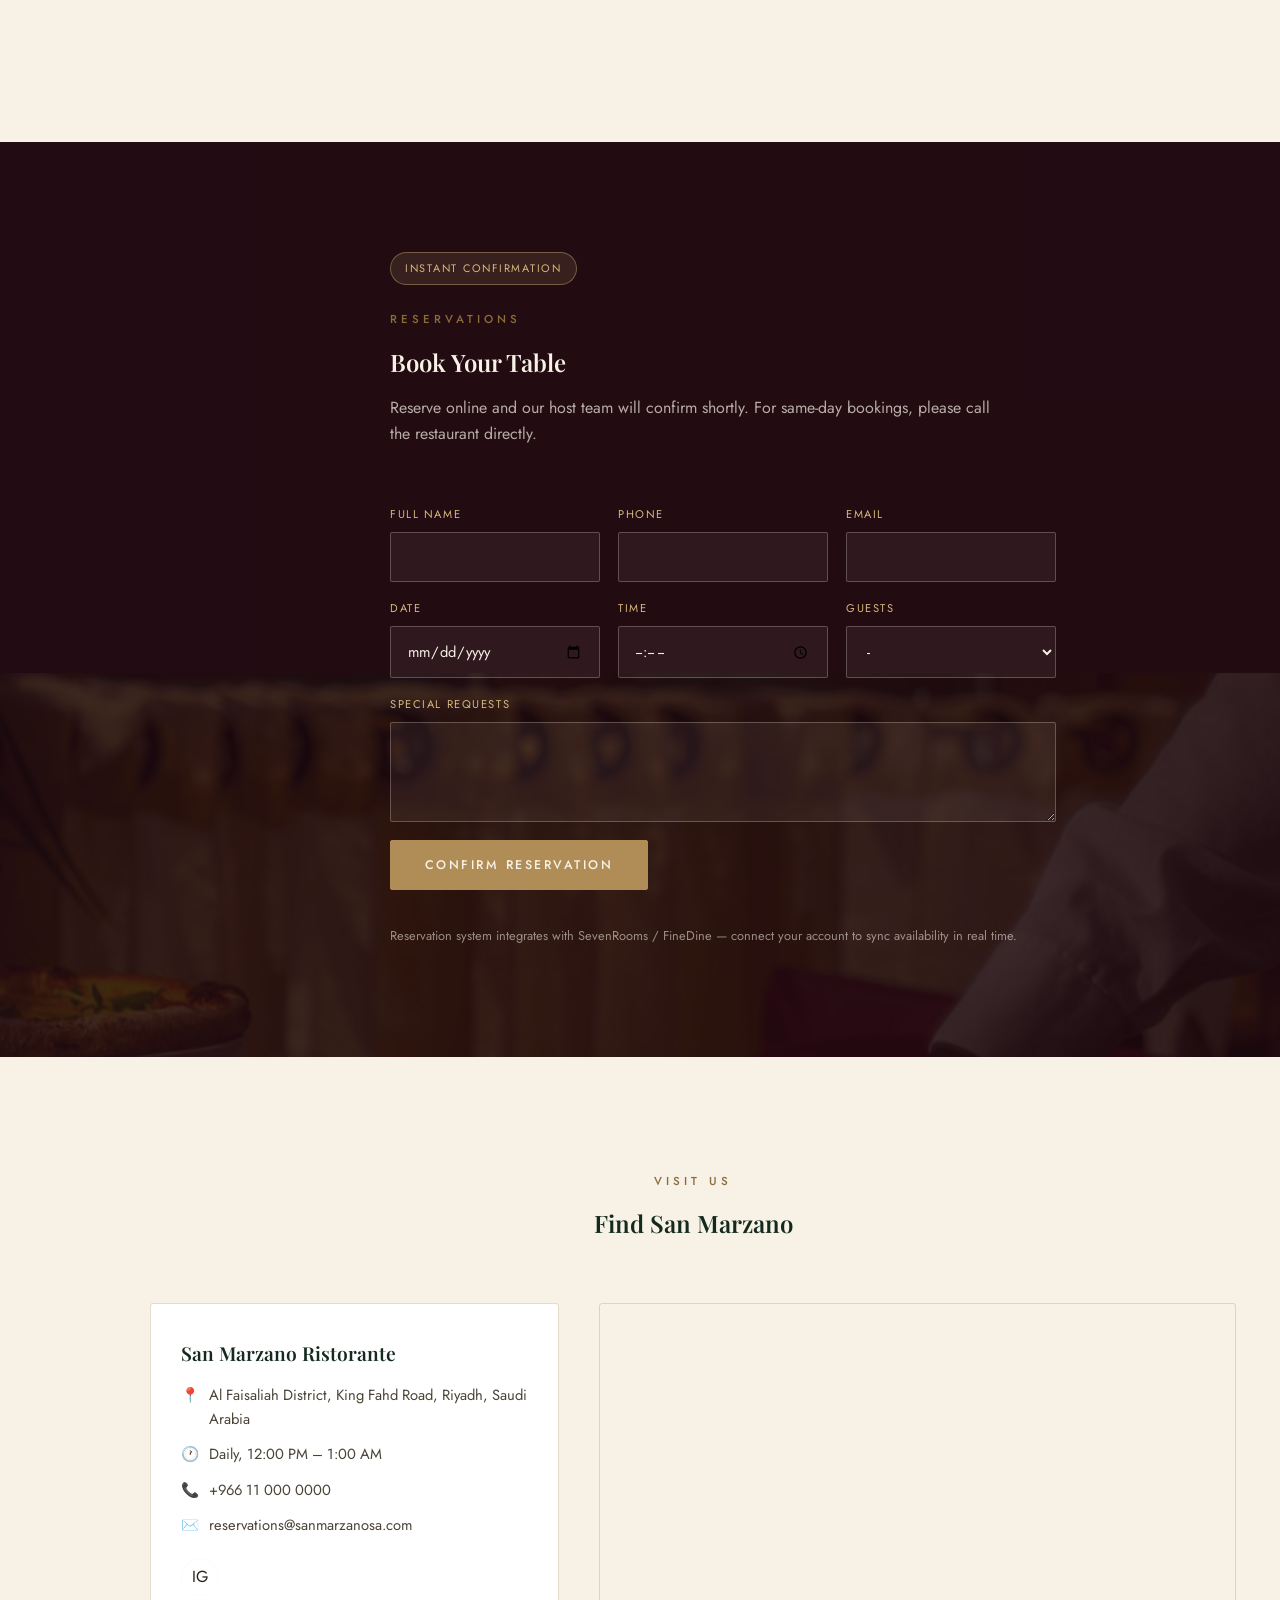
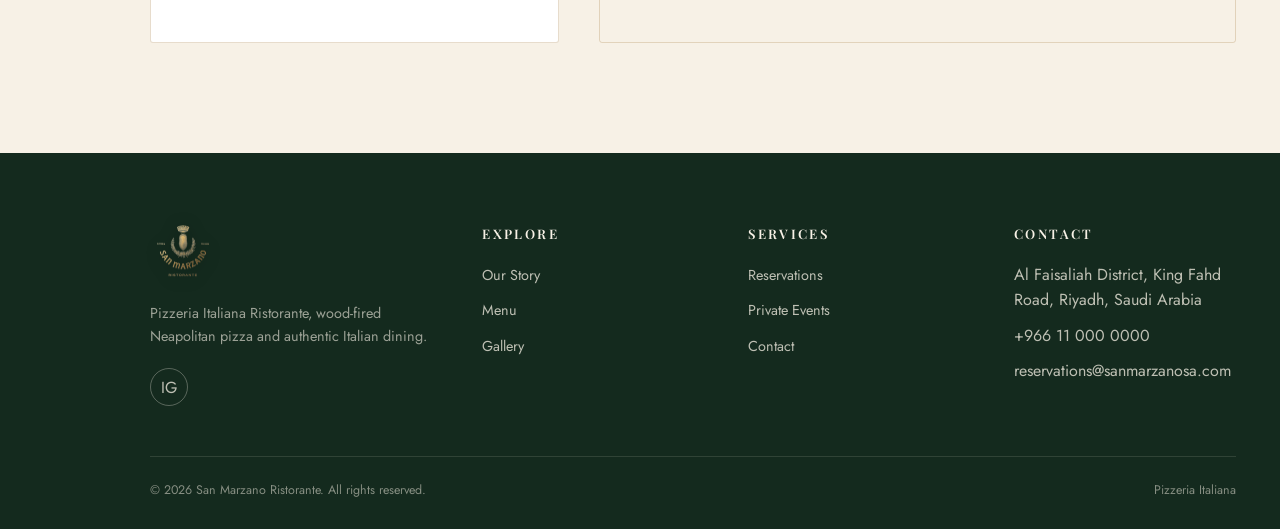
==== commit 3208e965: "Add directional converge animation to Signature Dishes section Headline/eyebrow drops in from the to" ====
--- a/index.html
+++ b/index.html
@@ -11,7 +11,7 @@
 <meta property="og:image" content="images/gallery-1.png">
 <meta name="theme-color" content="#1F3B2C">
 <link rel="icon" href="images/logo.png">
-<link rel="stylesheet" href="css/style.css?v=4">
+<link rel="stylesheet" href="css/style.css?v=5">
 <script type="application/ld+json">
 {
   "@context": "https://schema.org",
@@ -101,32 +101,32 @@
     <source src="video/wine.mp4" type="video/mp4">
   </video>
   <div class="container">
-    <div class="section-head reveal">
+    <div class="section-head reveal reveal-top">
       <span class="eyebrow" data-i18n="menuEyebrow">Signature Dishes</span>
       <h2 data-i18n="menuTitle">From Our Wood-Fired Oven</h2>
       <p class="lede" data-i18n="menuLede">A selection of the tables' favourites — crafted daily with imported Italian ingredients.</p>
     </div>
     <div class="menu-grid">
-      <div class="menu-card reveal">
+      <div class="menu-card reveal reveal-left">
         <span class="num">01</span>
         <h3 data-i18n="menu1Title">Margherita San Marzano</h3>
         <p data-i18n="menu1Desc">San Marzano tomato, fior di latte, basil, extra virgin olive oil</p>
         <span class="price">SAR 65</span>
       </div>
-      <div class="menu-card reveal">
+      <div class="menu-card reveal reveal-bottom">
         <span class="num">02</span>
         <h3 data-i18n="menu2Title">Tartufo Nero</h3>
         <p data-i18n="menu2Desc">Black truffle cream, wild mushroom, taleggio, rocket</p>
         <span class="price">SAR 105</span>
       </div>
-      <div class="menu-card reveal">
+      <div class="menu-card reveal reveal-right">
         <span class="num">03</span>
         <h3 data-i18n="menu3Title">Branzino al Forno</h3>
         <p data-i18n="menu3Desc">Wood-roasted sea bass, cherry tomato, salmoriglio, capers</p>
         <span class="price">SAR 155</span>
       </div>
     </div>
-    <div class="menu-cta reveal" style="display:flex; gap:16px; justify-content:center; flex-wrap:wrap;">
+    <div class="menu-cta reveal reveal-bottom" style="display:flex; gap:16px; justify-content:center; flex-wrap:wrap;">
       <a href="menu.html" class="btn btn-gold" data-i18n="menuCtaFull">View Full Menu</a>
       <a href="#reserve" class="btn btn-outline" style="border-color: rgba(247,241,230,0.4); color: var(--cream);" data-i18n="menuCta">Book a Table to Taste More</a>
     </div>
--- a/css/style.css
+++ b/css/style.css
@@ -62,6 +62,16 @@
 .reveal { opacity: 0; transform: translateY(36px); transition: opacity 0.9s ease, transform 0.9s ease; }
 .reveal.in-view { opacity: 1; transform: translateY(0); }
 
+/* Directional variants: same fade + shared settle rule above, different
+   starting offset so a group of elements can converge from different
+   sides when a section scrolls into view. */
+.reveal-top { transform: translateY(-48px); }
+.reveal-bottom { transform: translateY(56px); }
+.reveal-left { transform: translateX(-70px); }
+.reveal-right { transform: translateX(70px); }
+html[dir="rtl"] .reveal-left { transform: translateX(70px); }
+html[dir="rtl"] .reveal-right { transform: translateX(-70px); }
+
 .btn {
   display: inline-flex;
   align-items: center;
@@ -326,6 +336,13 @@
 .menu-card p { color: rgba(247,241,230,0.7); font-size: 0.92rem; margin-block-end: 14px; }
 .menu-card .price { color: var(--gold-light); font-family: var(--font-script); font-size: 1.1rem; }
 .menu-cta { text-align: center; margin-block-start: 54px; }
+/* Stagger the converging reveal: headline drops first, then the three
+   dishes and the CTA settle in from their respective sides. */
+.menu-section .section-head.reveal-top { transition-delay: 0s; }
+.menu-section .menu-card.reveal-left { transition-delay: 0.12s; }
+.menu-section .menu-card.reveal-bottom { transition-delay: 0.22s; }
+.menu-section .menu-card.reveal-right { transition-delay: 0.32s; }
+.menu-section .menu-cta.reveal-bottom { transition-delay: 0.42s; }
 @media (min-width: 720px) { .menu-grid { grid-template-columns: repeat(3, 1fr); } }
 
 /* ---------- GALLERY ---------- */
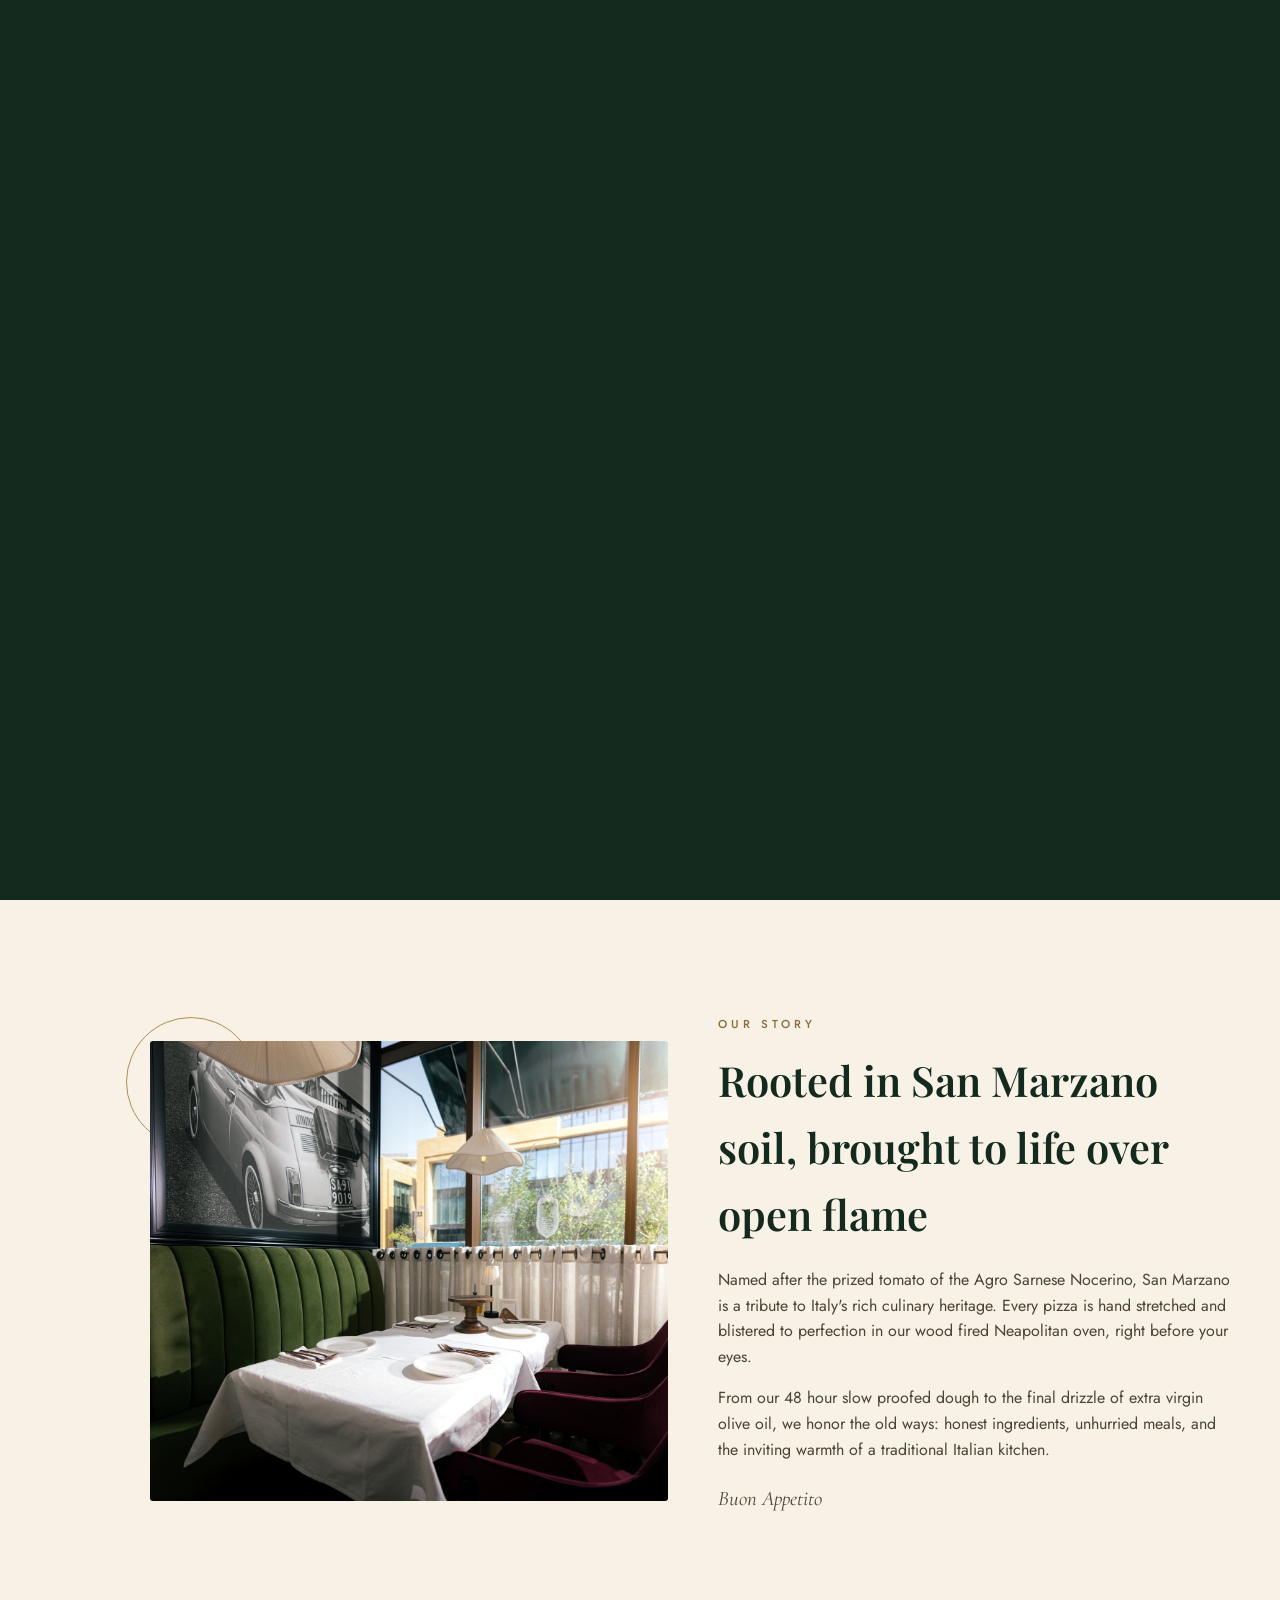
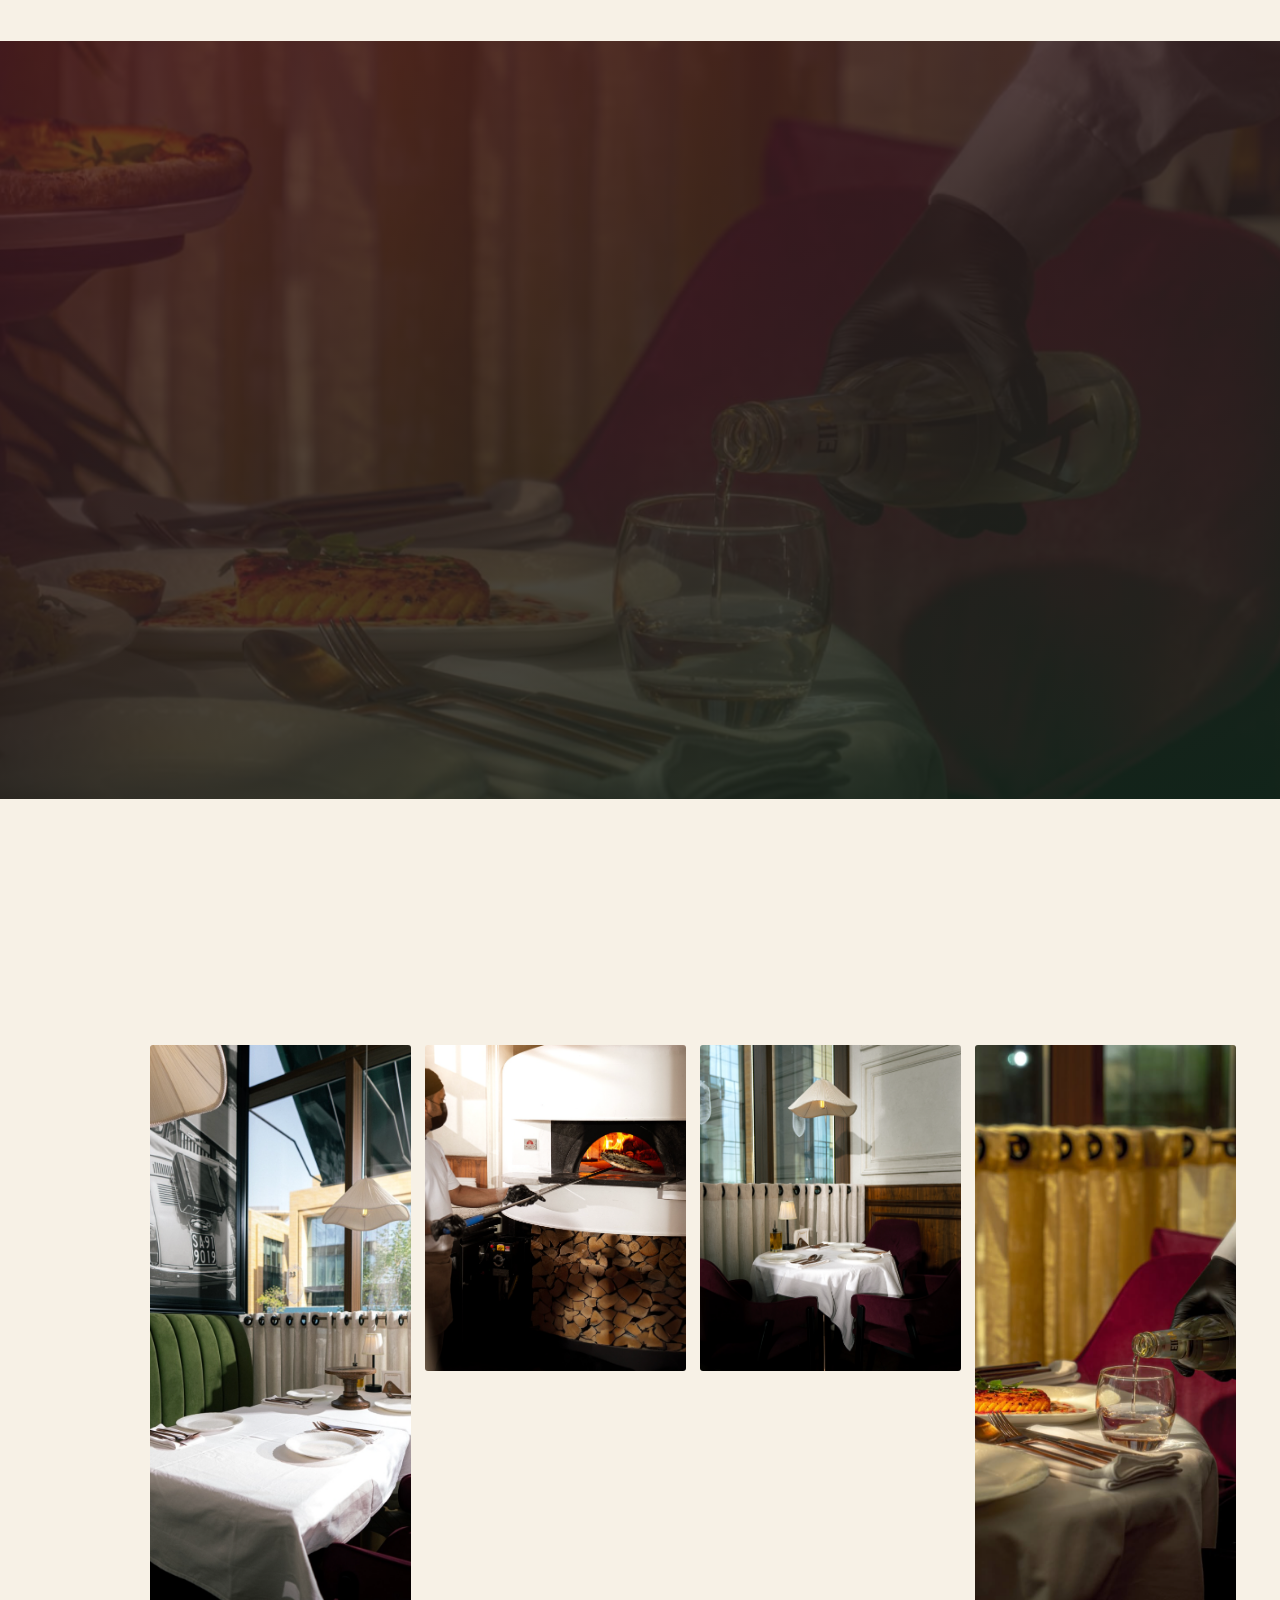
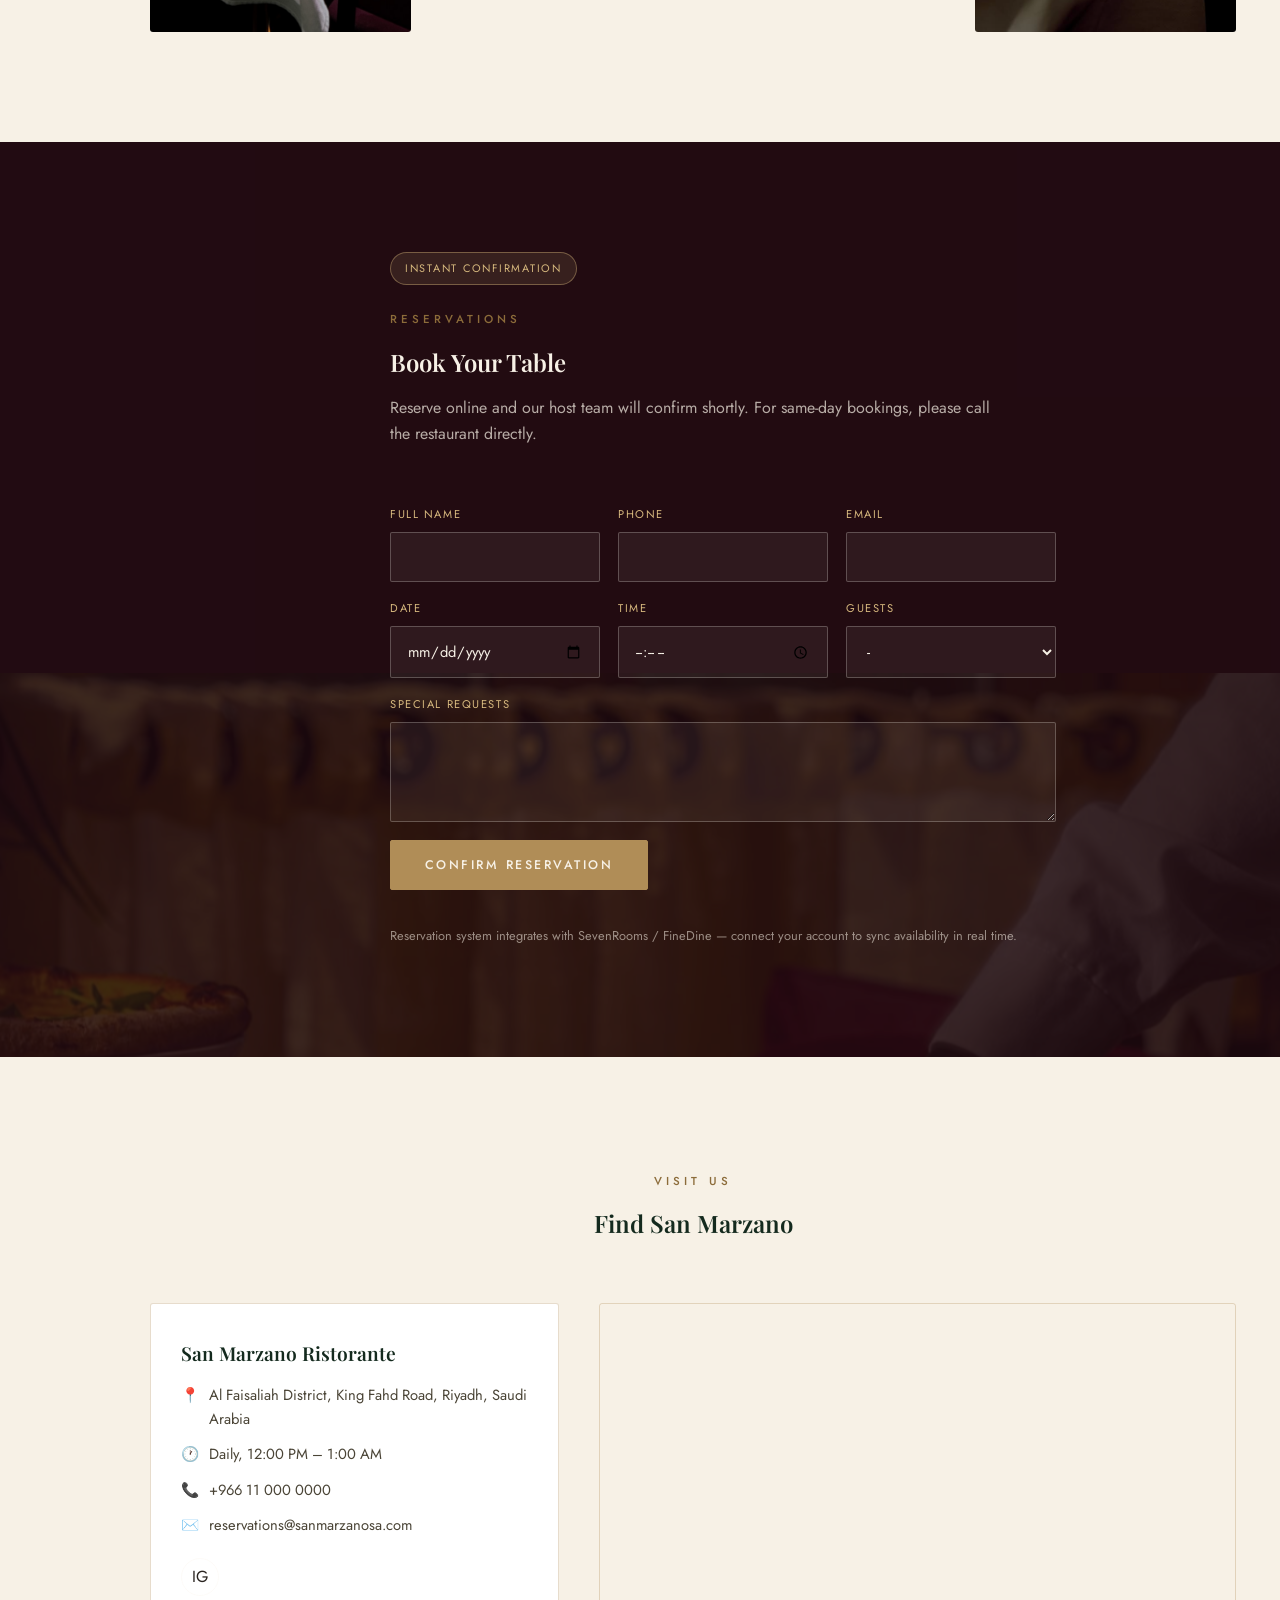
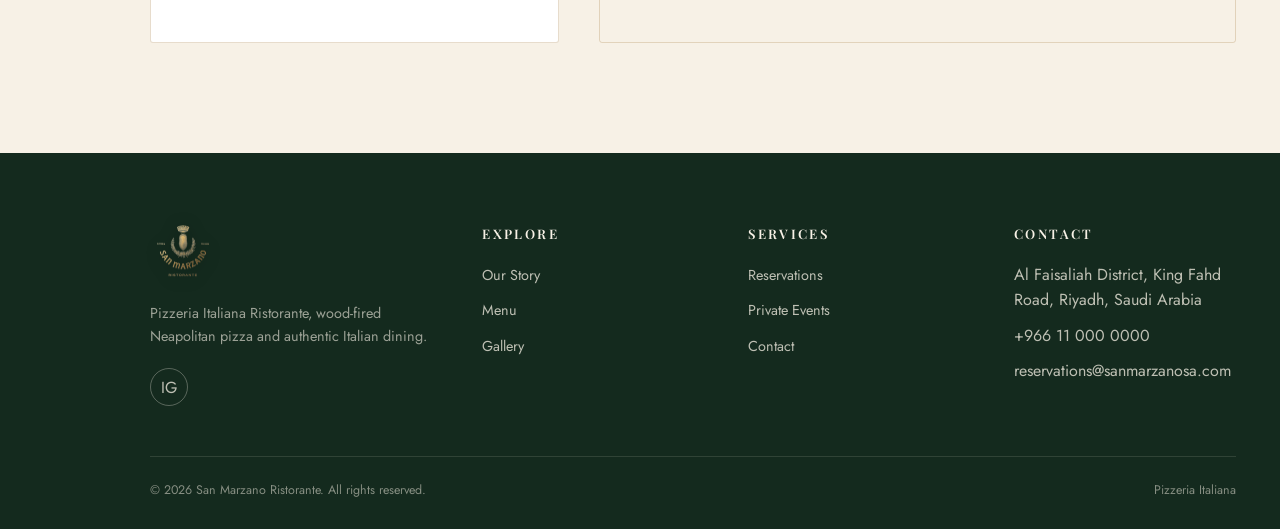
==== commit 1e4983d6: "Slow Signature Dishes reveal transitions by 50% Section-head and CTA go from 0.9s to 1.35s, menu car" ====
--- a/index.html
+++ b/index.html
@@ -11,7 +11,7 @@
 <meta property="og:image" content="images/gallery-1.png">
 <meta name="theme-color" content="#1F3B2C">
 <link rel="icon" href="images/logo.png">
-<link rel="stylesheet" href="css/style.css?v=5">
+<link rel="stylesheet" href="css/style.css?v=6">
 <script type="application/ld+json">
 {
   "@context": "https://schema.org",
--- a/css/style.css
+++ b/css/style.css
@@ -343,6 +343,11 @@
 .menu-section .menu-card.reveal-bottom { transition-delay: 0.22s; }
 .menu-section .menu-card.reveal-right { transition-delay: 0.32s; }
 .menu-section .menu-cta.reveal-bottom { transition-delay: 0.42s; }
+/* Ease-out slowed 50%: section-head/CTA inherit the base .reveal
+   duration (0.9s -> 1.35s); menu-card overrides it via --transition
+   (0.5s -> 0.75s), so both get bumped here. */
+.menu-section .reveal { transition-duration: 1.35s, 1.35s; }
+.menu-section .menu-card.reveal { transition-duration: 0.75s; }
 @media (min-width: 720px) { .menu-grid { grid-template-columns: repeat(3, 1fr); } }
 
 /* ---------- GALLERY ---------- */
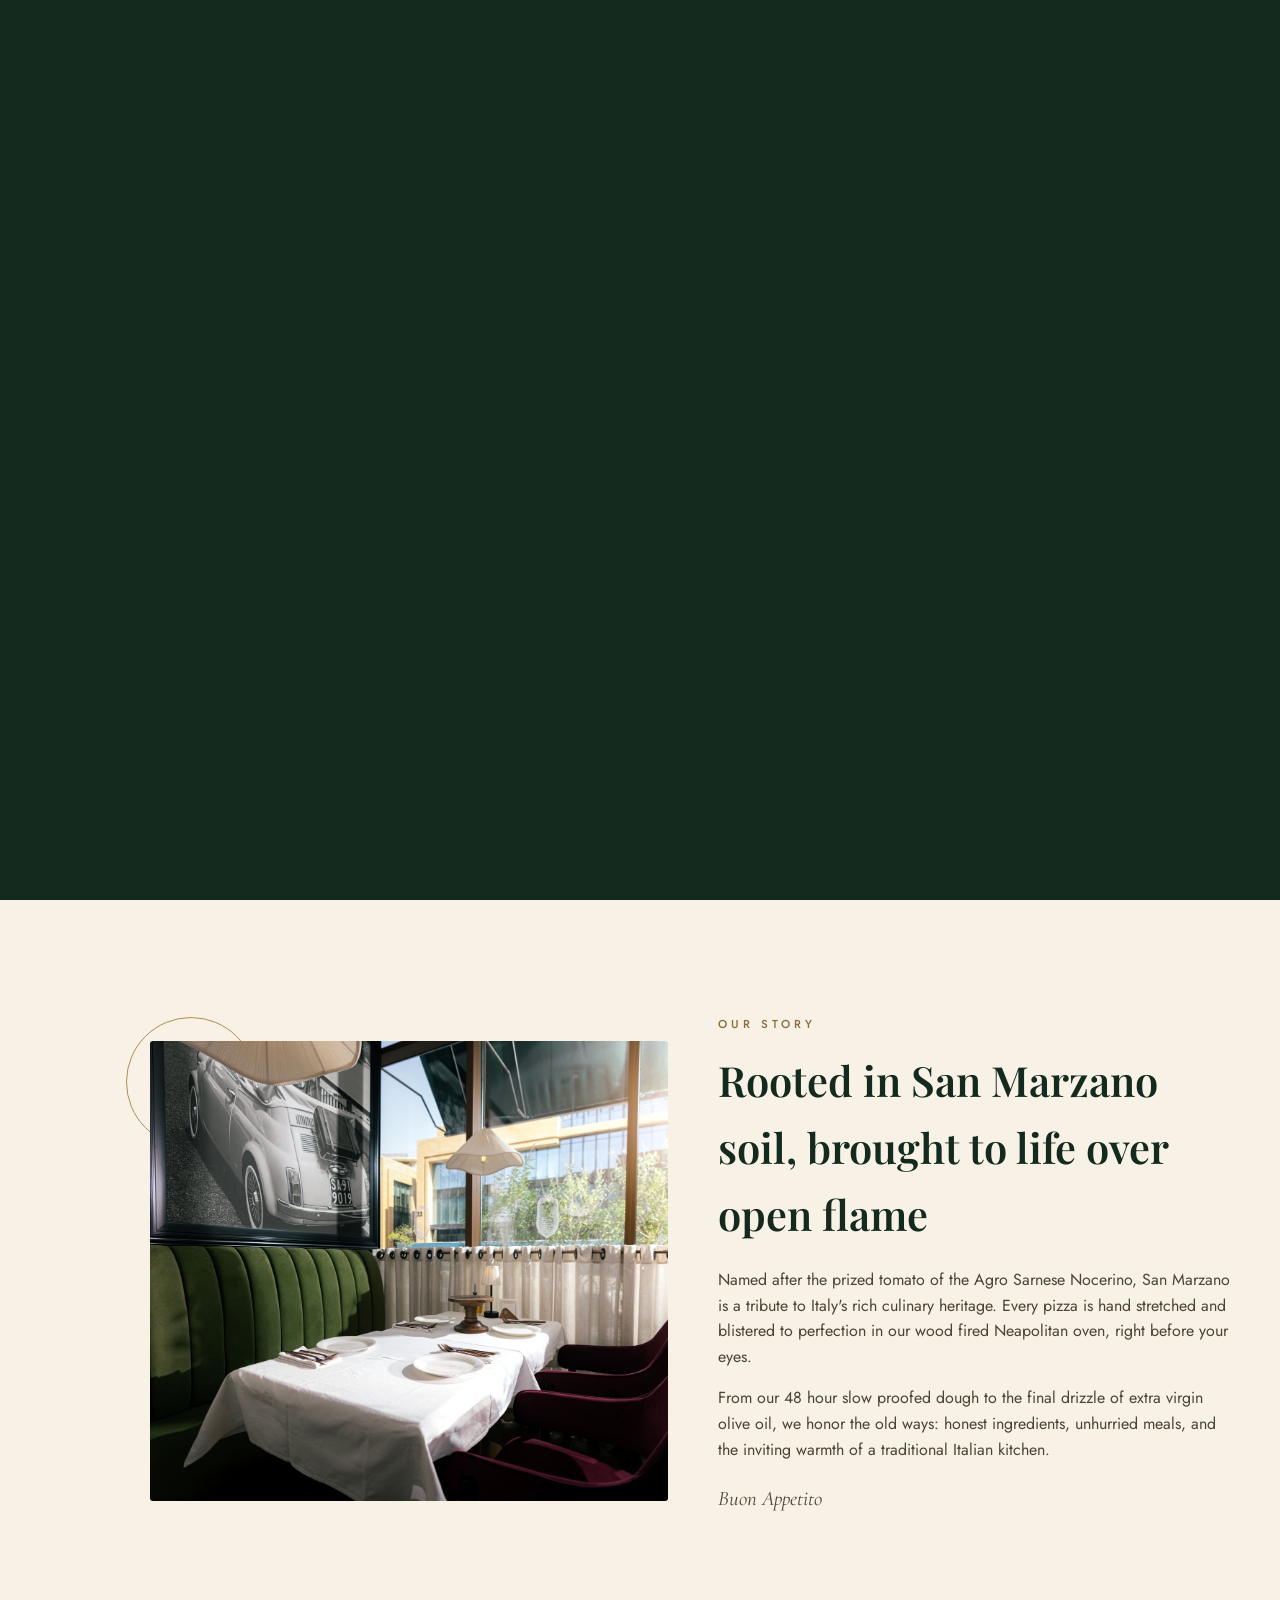
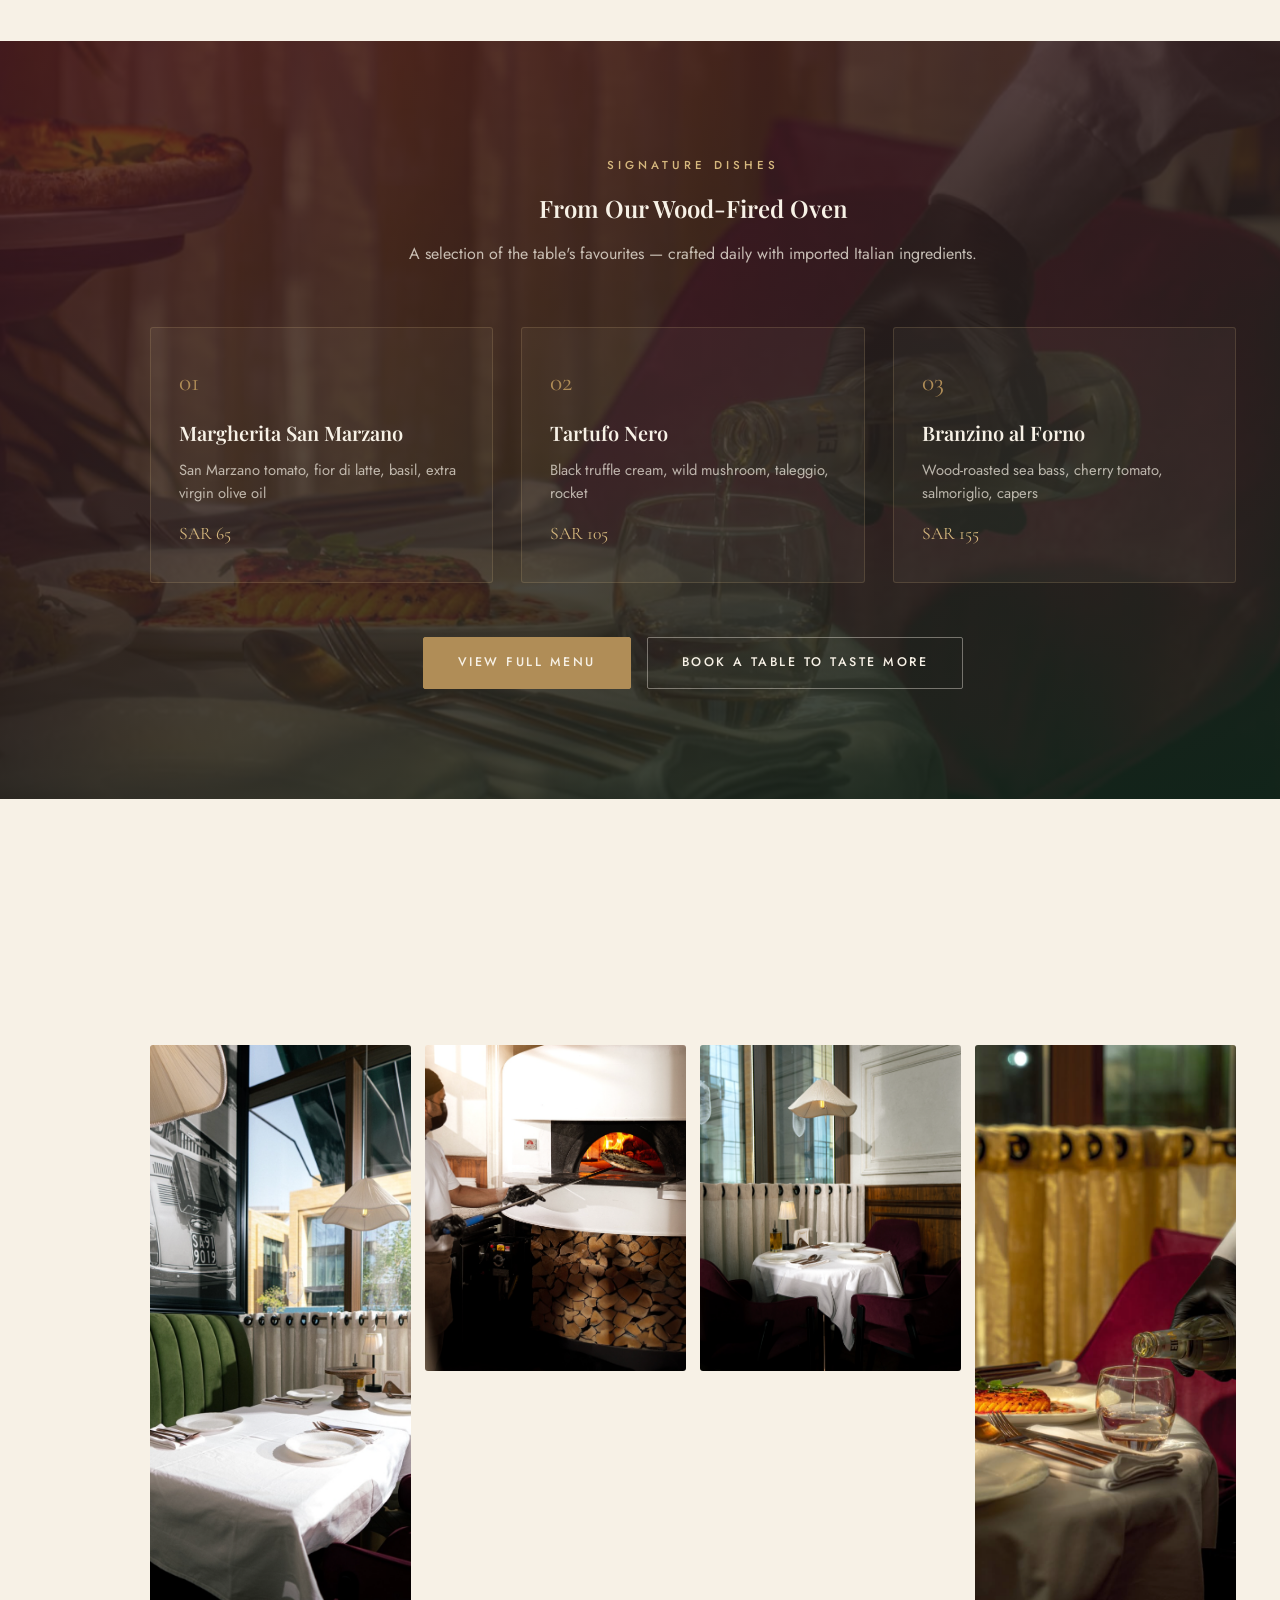
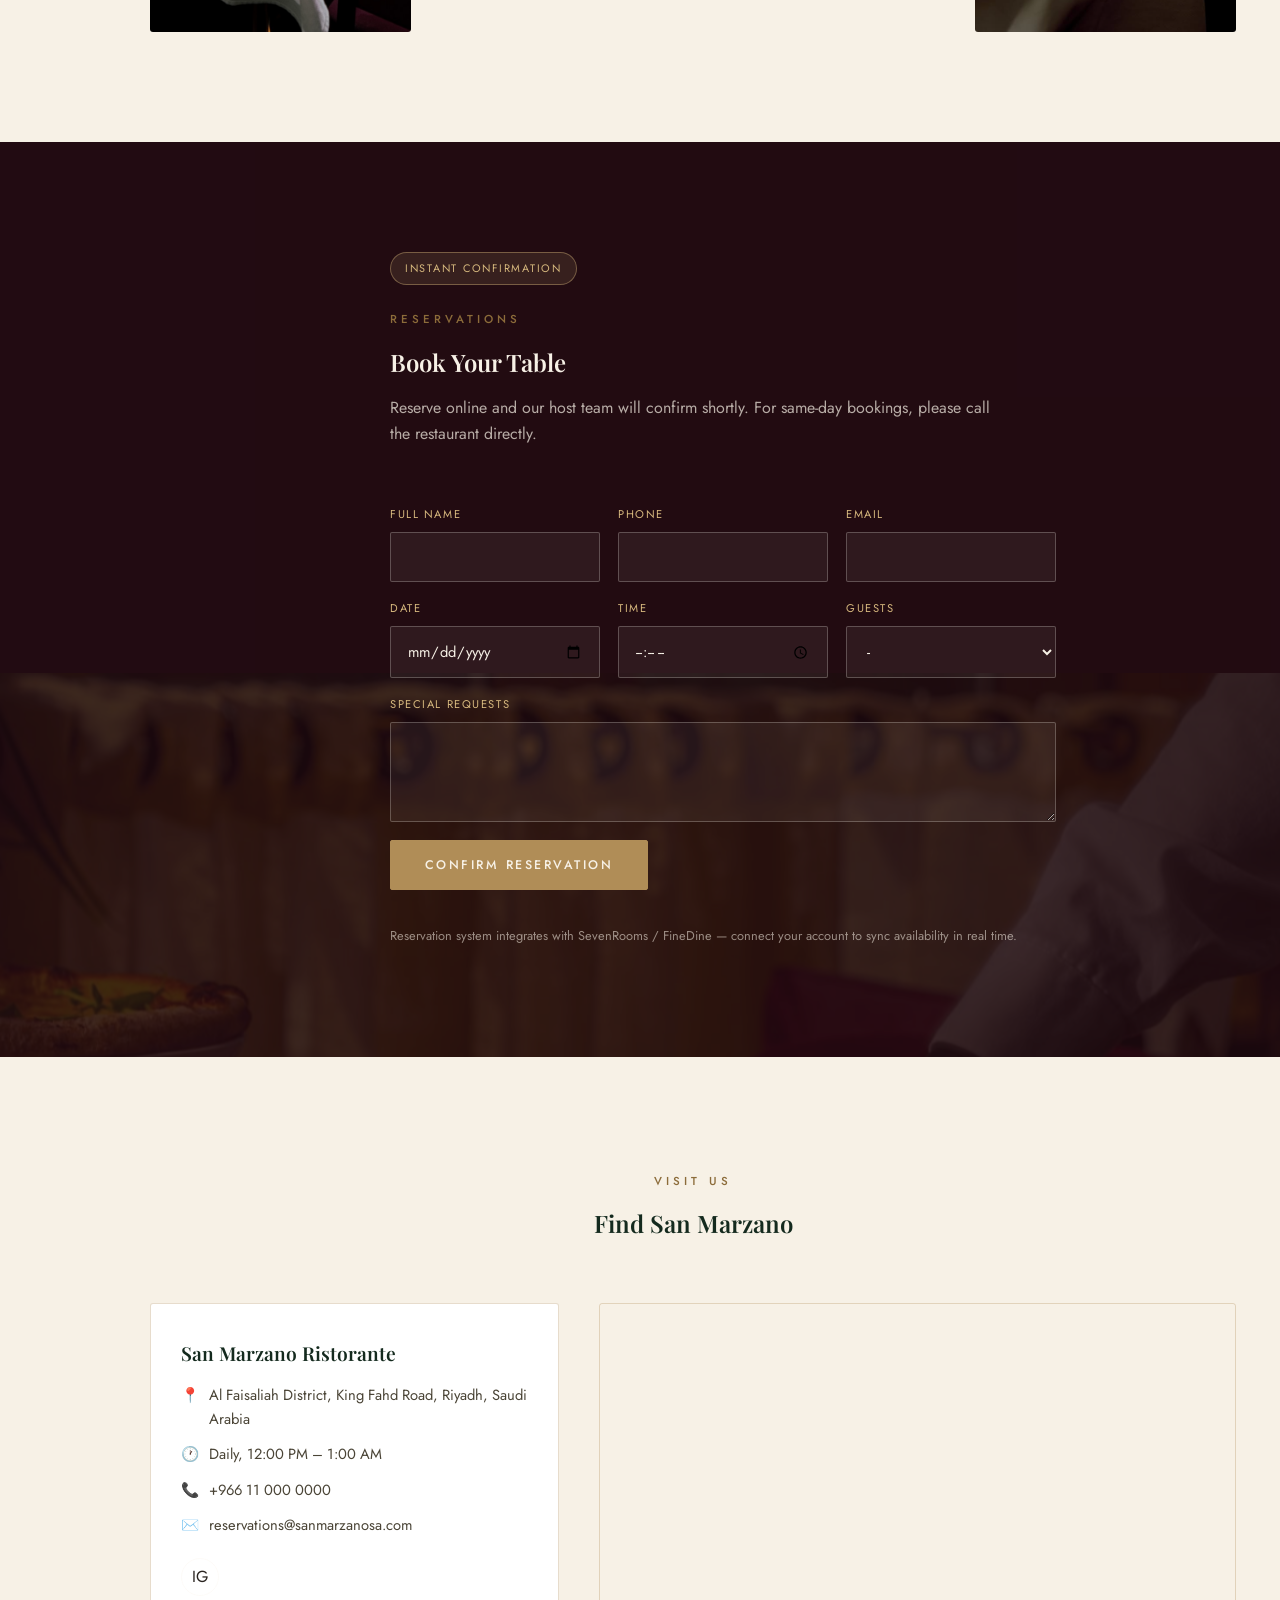
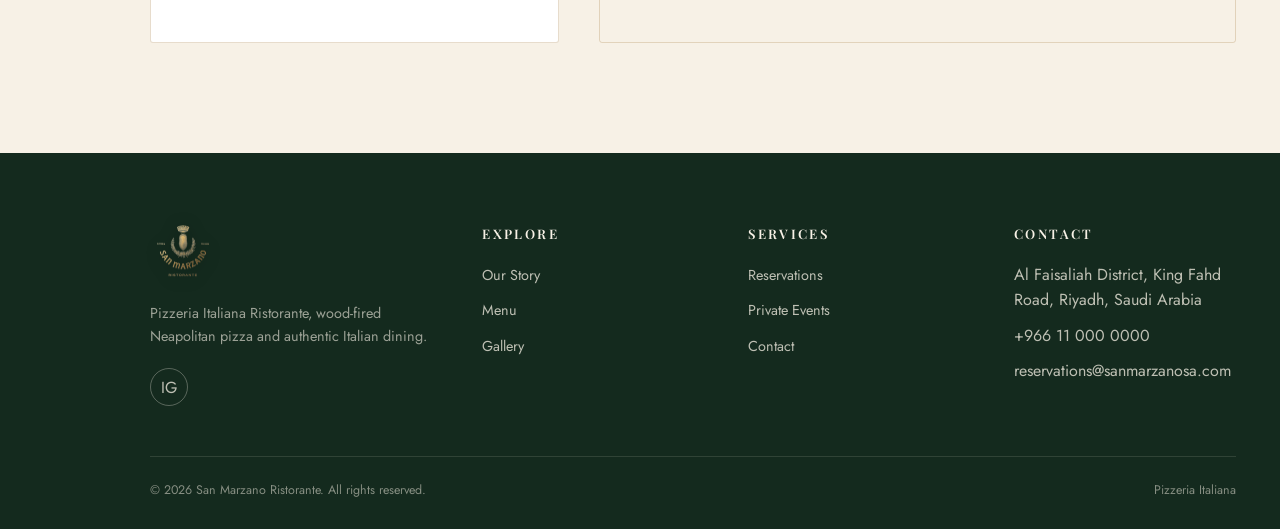
==== commit e2d0d97d: "Slow Signature Dishes reveal another 30% (1.35s/0.75s -> 1.755s/0.975s) Bump css cache-busting to v=" ====
--- a/index.html
+++ b/index.html
@@ -11,7 +11,7 @@
 <meta property="og:image" content="images/gallery-1.png">
 <meta name="theme-color" content="#1F3B2C">
 <link rel="icon" href="images/logo.png">
-<link rel="stylesheet" href="css/style.css?v=6">
+<link rel="stylesheet" href="css/style.css?v=7">
 <script type="application/ld+json">
 {
   "@context": "https://schema.org",
--- a/css/style.css
+++ b/css/style.css
@@ -343,11 +343,11 @@
 .menu-section .menu-card.reveal-bottom { transition-delay: 0.22s; }
 .menu-section .menu-card.reveal-right { transition-delay: 0.32s; }
 .menu-section .menu-cta.reveal-bottom { transition-delay: 0.42s; }
-/* Ease-out slowed 50%: section-head/CTA inherit the base .reveal
-   duration (0.9s -> 1.35s); menu-card overrides it via --transition
-   (0.5s -> 0.75s), so both get bumped here. */
-.menu-section .reveal { transition-duration: 1.35s, 1.35s; }
-.menu-section .menu-card.reveal { transition-duration: 0.75s; }
+/* Ease-out slowed 50%, then another 30% on top (0.9s -> 1.35s -> 1.755s
+   for section-head/CTA; 0.5s -> 0.75s -> 0.975s for menu-card, which
+   overrides the base duration via --transition). */
+.menu-section .reveal { transition-duration: 1.755s, 1.755s; }
+.menu-section .menu-card.reveal { transition-duration: 0.975s; }
 @media (min-width: 720px) { .menu-grid { grid-template-columns: repeat(3, 1fr); } }
 
 /* ---------- GALLERY ---------- */
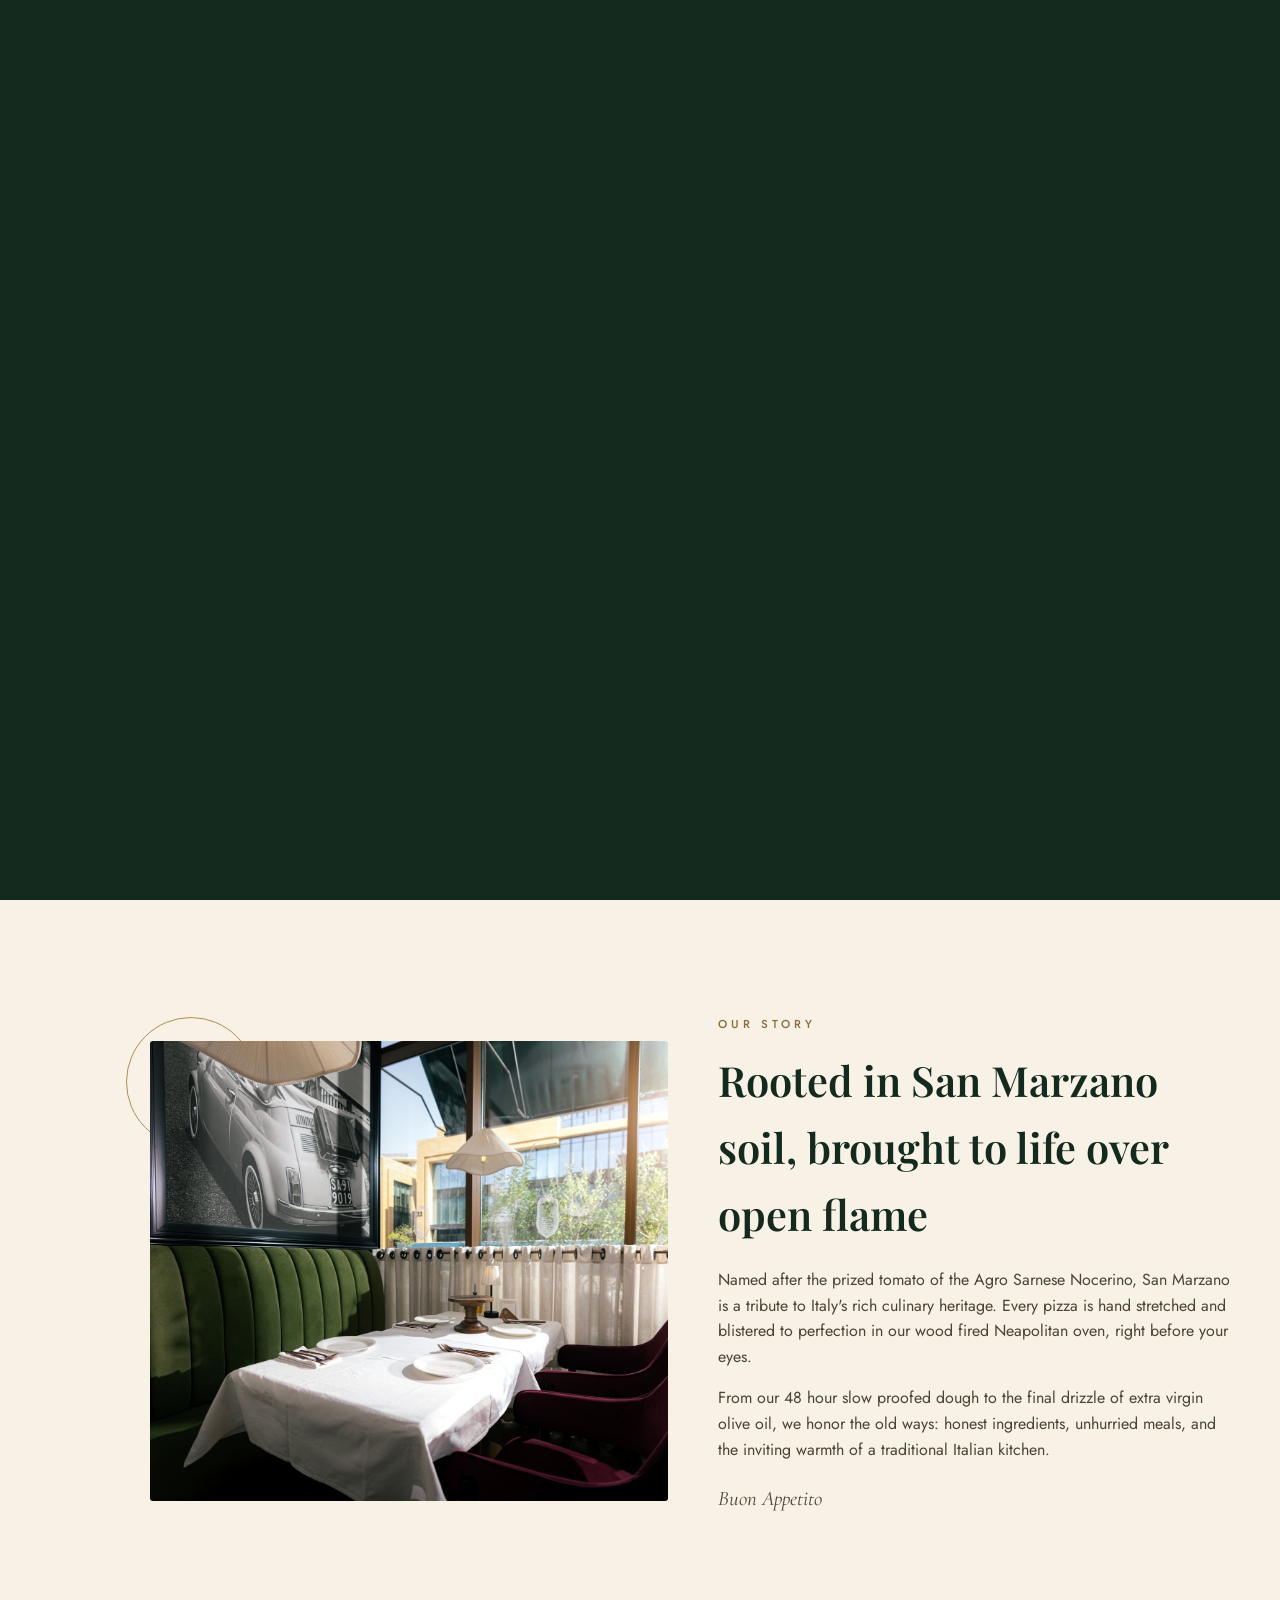
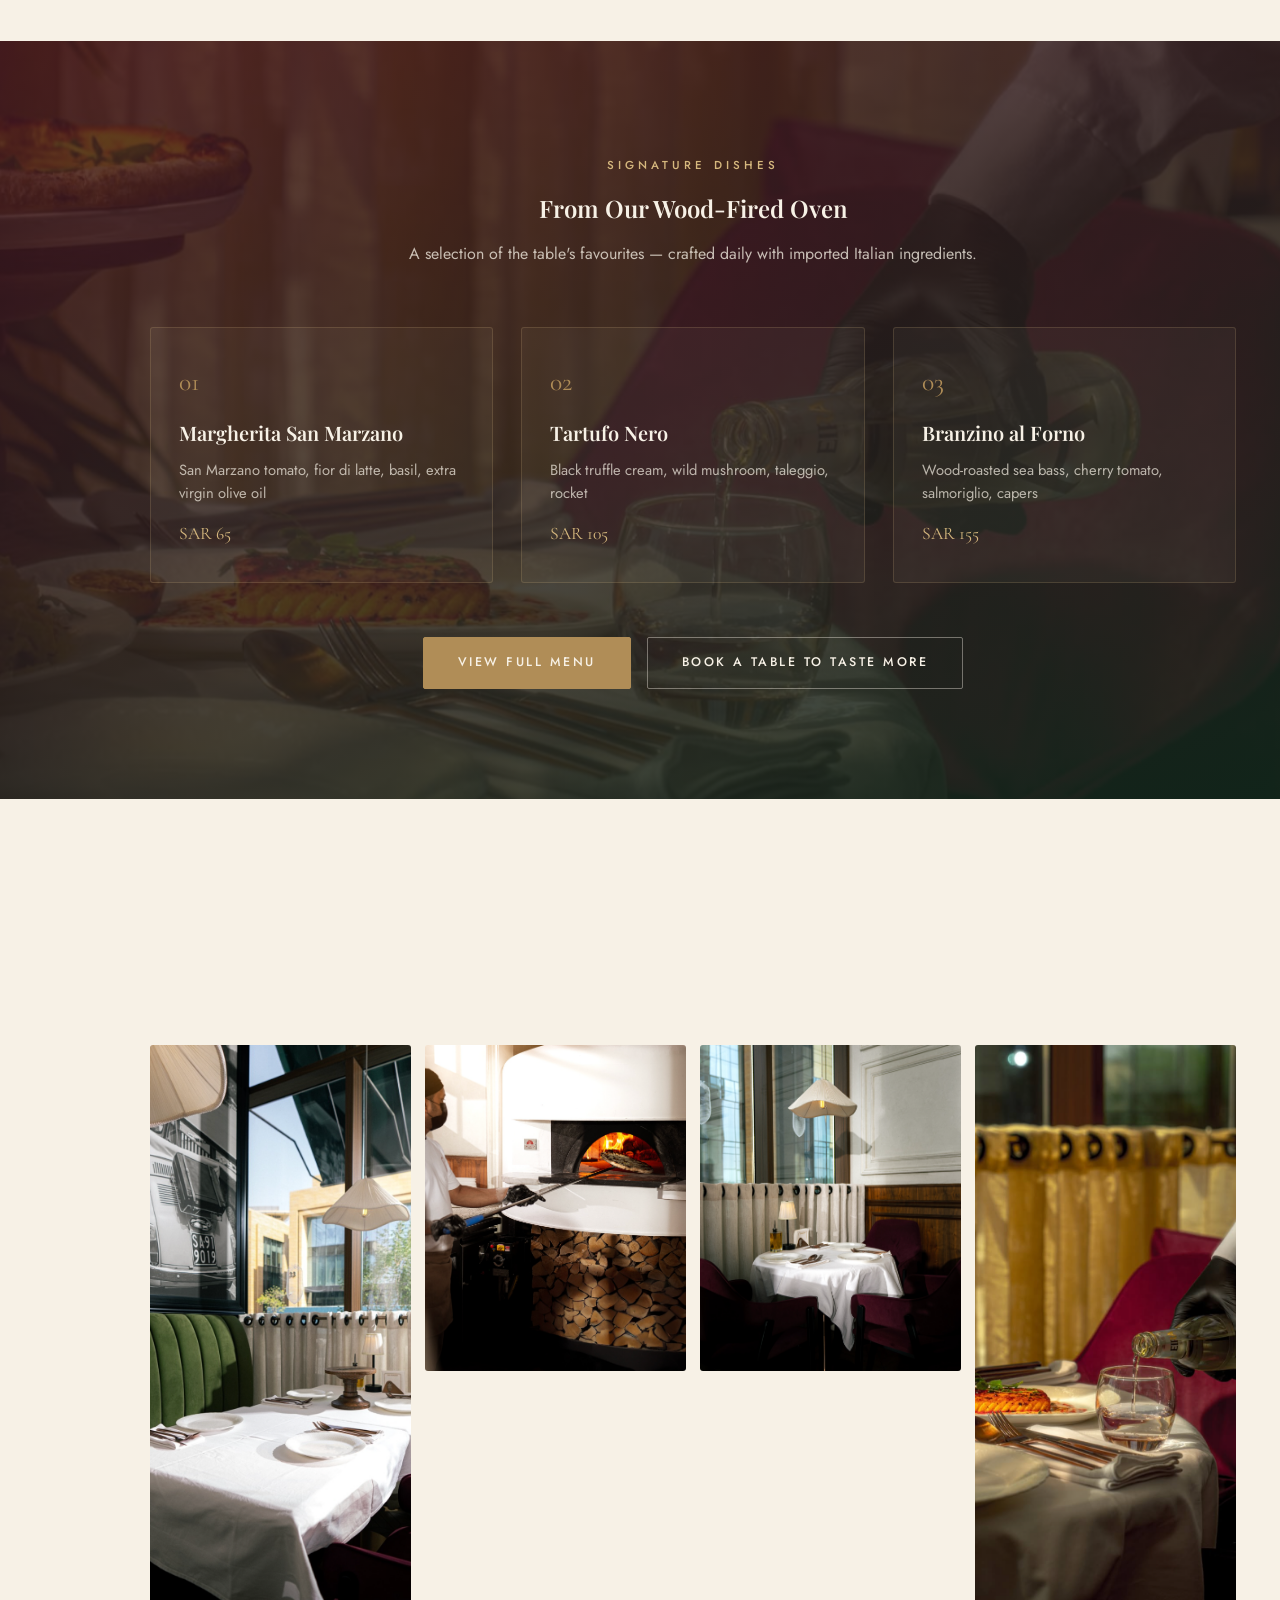
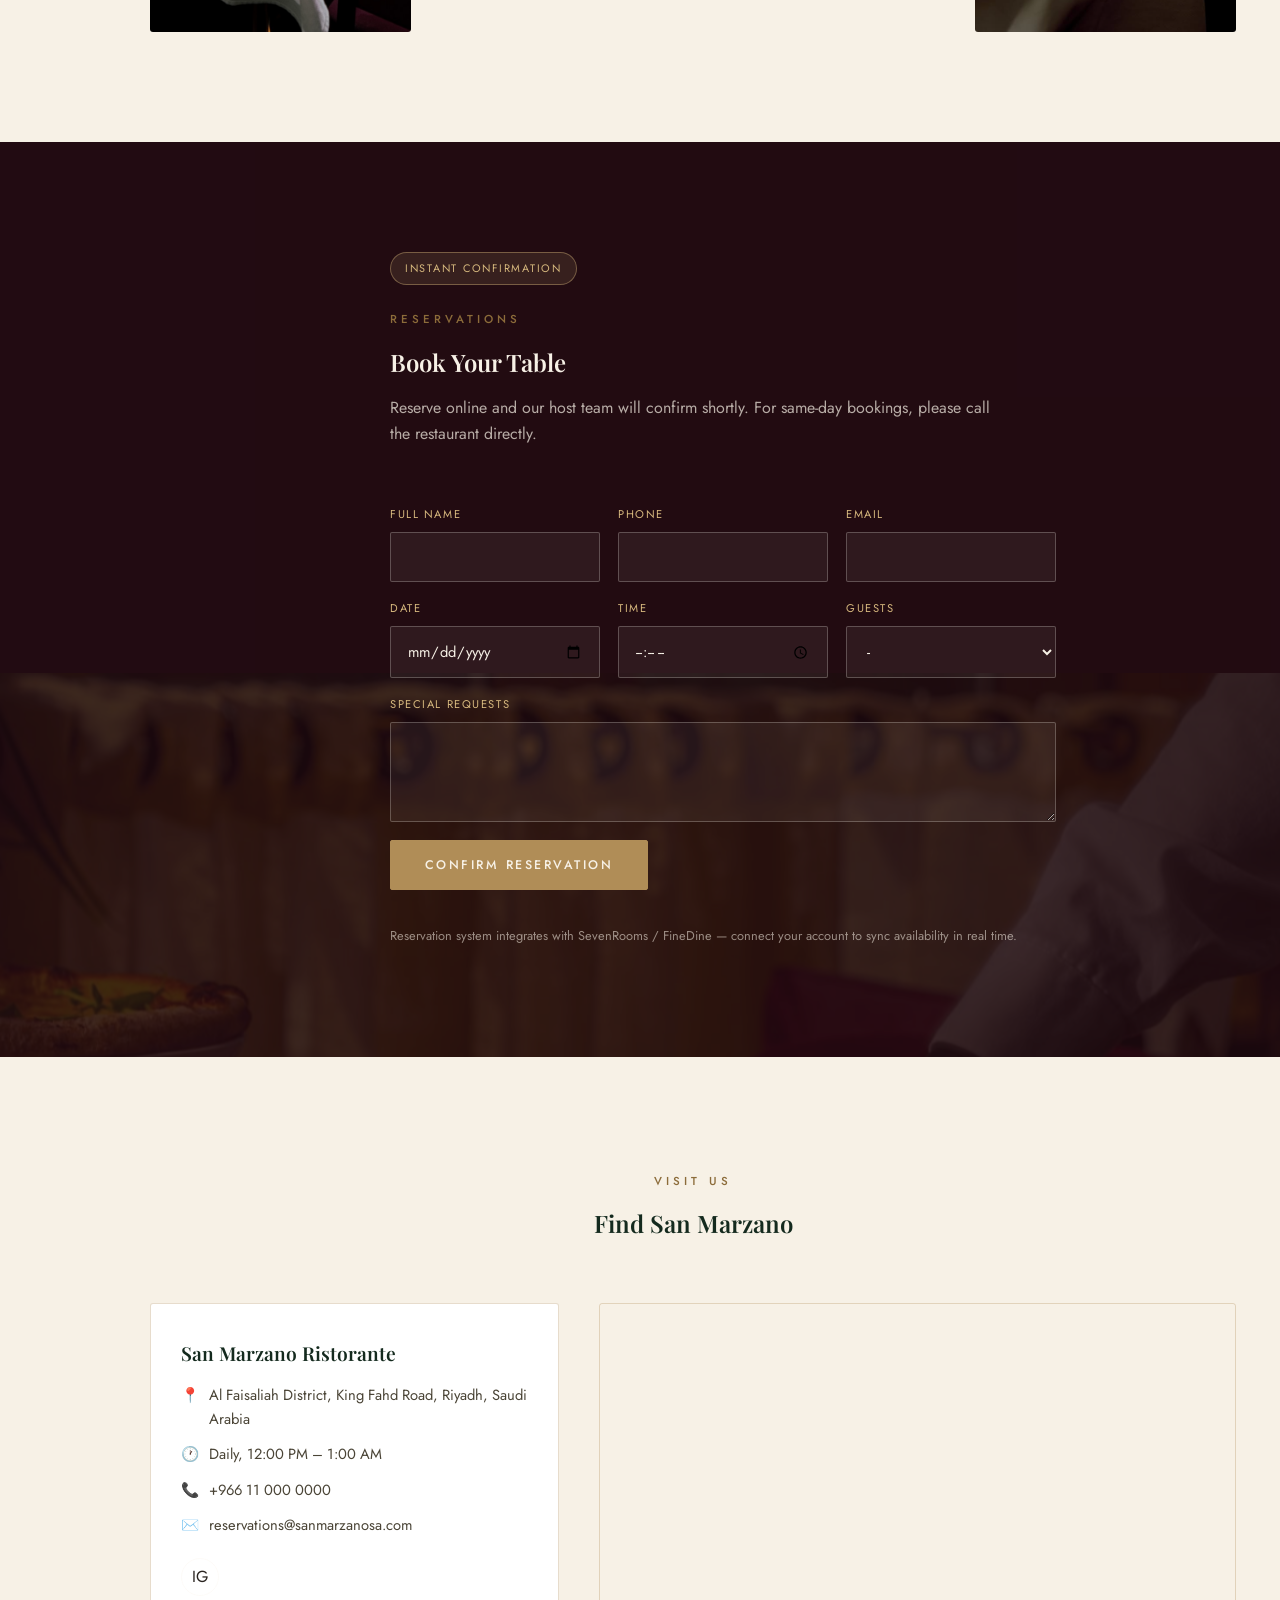
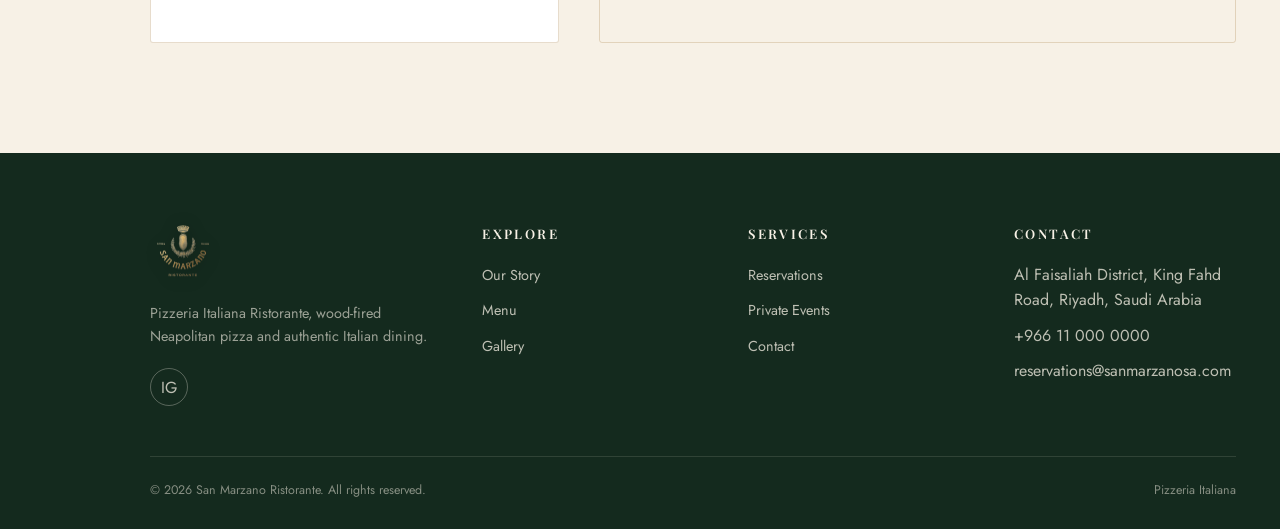
==== commit 2da457b0: "Ambience photos rise up one by one and open a lightbox on click - Each gallery figure now reveals in" ====
--- a/index.html
+++ b/index.html
@@ -11,7 +11,7 @@
 <meta property="og:image" content="images/gallery-1.png">
 <meta name="theme-color" content="#1F3B2C">
 <link rel="icon" href="images/logo.png">
-<link rel="stylesheet" href="css/style.css?v=7">
+<link rel="stylesheet" href="css/style.css?v=8">
 <script type="application/ld+json">
 {
   "@context": "https://schema.org",
@@ -140,11 +140,11 @@
       <span class="eyebrow" data-i18n="galleryEyebrow">Ambience</span>
       <h2 data-i18n="galleryTitle">A Room Worth Lingering In</h2>
     </div>
-    <div class="gallery-grid reveal">
-      <figure><img src="images/gallery-1.png" alt="Booth seating" loading="lazy"></figure>
-      <figure><img src="images/gallery-3.png" alt="Wood-fired oven" loading="lazy"></figure>
-      <figure><img src="images/gallery-4.png" alt="Dining table" loading="lazy"></figure>
-      <figure><img src="images/gallery-5.png" alt="Table service" loading="lazy"></figure>
+    <div class="gallery-grid">
+      <figure class="reveal reveal-bottom lightbox-item"><img src="images/gallery-1.png" alt="Booth seating" loading="lazy"></figure>
+      <figure class="reveal reveal-bottom lightbox-item"><img src="images/gallery-3.png" alt="Wood-fired oven" loading="lazy"></figure>
+      <figure class="reveal reveal-bottom lightbox-item"><img src="images/gallery-4.png" alt="Dining table" loading="lazy"></figure>
+      <figure class="reveal reveal-bottom lightbox-item"><img src="images/gallery-5.png" alt="Table service" loading="lazy"></figure>
     </div>
   </div>
 </section>
@@ -274,7 +274,13 @@
   </div>
 </footer>
 
+<!-- LIGHTBOX -->
+<div class="lightbox" id="lightbox">
+  <button class="lightbox-close" id="lightboxClose" aria-label="Close">&times;</button>
+  <img id="lightboxImg" src="" alt="">
+</div>
+
 <script src="js/i18n.js?v=4"></script>
-<script src="js/main.js?v=3"></script>
+<script src="js/main.js?v=4"></script>
 </body>
 </html>
--- a/css/style.css
+++ b/css/style.css
@@ -360,6 +360,41 @@
 .gallery-grid figure:nth-child(1) img, .gallery-grid figure:nth-child(4) img { aspect-ratio: 4/9; }
 @media (min-width: 720px) { .gallery-grid { grid-template-columns: repeat(4, 1fr); } }
 
+/* Each photo rises up into place one after another. */
+.gallery-grid figure.reveal-bottom:nth-child(1) { transition-delay: 0s; }
+.gallery-grid figure.reveal-bottom:nth-child(2) { transition-delay: 0.15s; }
+.gallery-grid figure.reveal-bottom:nth-child(3) { transition-delay: 0.3s; }
+.gallery-grid figure.reveal-bottom:nth-child(4) { transition-delay: 0.45s; }
+
+/* Clickable photos open the lightbox */
+.lightbox-item { cursor: pointer; }
+.lightbox-item img { pointer-events: none; }
+
+/* ---------- LIGHTBOX ---------- */
+.lightbox {
+  position: fixed; inset: 0; z-index: 900;
+  background: rgba(15,20,15,0.94);
+  display: flex; align-items: center; justify-content: center;
+  opacity: 0; visibility: hidden; transition: opacity 0.35s ease;
+  padding: 32px;
+}
+.lightbox.open { opacity: 1; visibility: visible; }
+.lightbox img {
+  max-width: min(1100px, 90vw); max-height: 86vh;
+  width: auto; height: auto;
+  border: 4px solid var(--cream); border-radius: 2px;
+  box-shadow: 0 30px 70px rgba(0,0,0,0.6);
+  transform: scale(0.94); transition: transform 0.35s ease;
+}
+.lightbox.open img { transform: scale(1); }
+.lightbox-close {
+  position: absolute; inset-block-start: 24px; inset-inline-end: 28px;
+  color: var(--cream); font-size: 2.2rem; line-height: 1; z-index: 2;
+  width: 44px; height: 44px; display: flex; align-items: center; justify-content: center;
+  border: 1px solid rgba(247,241,230,0.35); border-radius: 50%; transition: var(--transition);
+}
+.lightbox-close:hover { border-color: var(--gold); color: var(--gold-light); }
+
 /* ---------- FORMS (Reservation + Private Dining) ---------- */
 .form-section { position: relative; overflow: hidden; background: var(--burgundy-deep); }
 .form-section::before { content: ''; position: absolute; inset: 0; z-index: 1; background: rgba(30,10,16,0.86); }
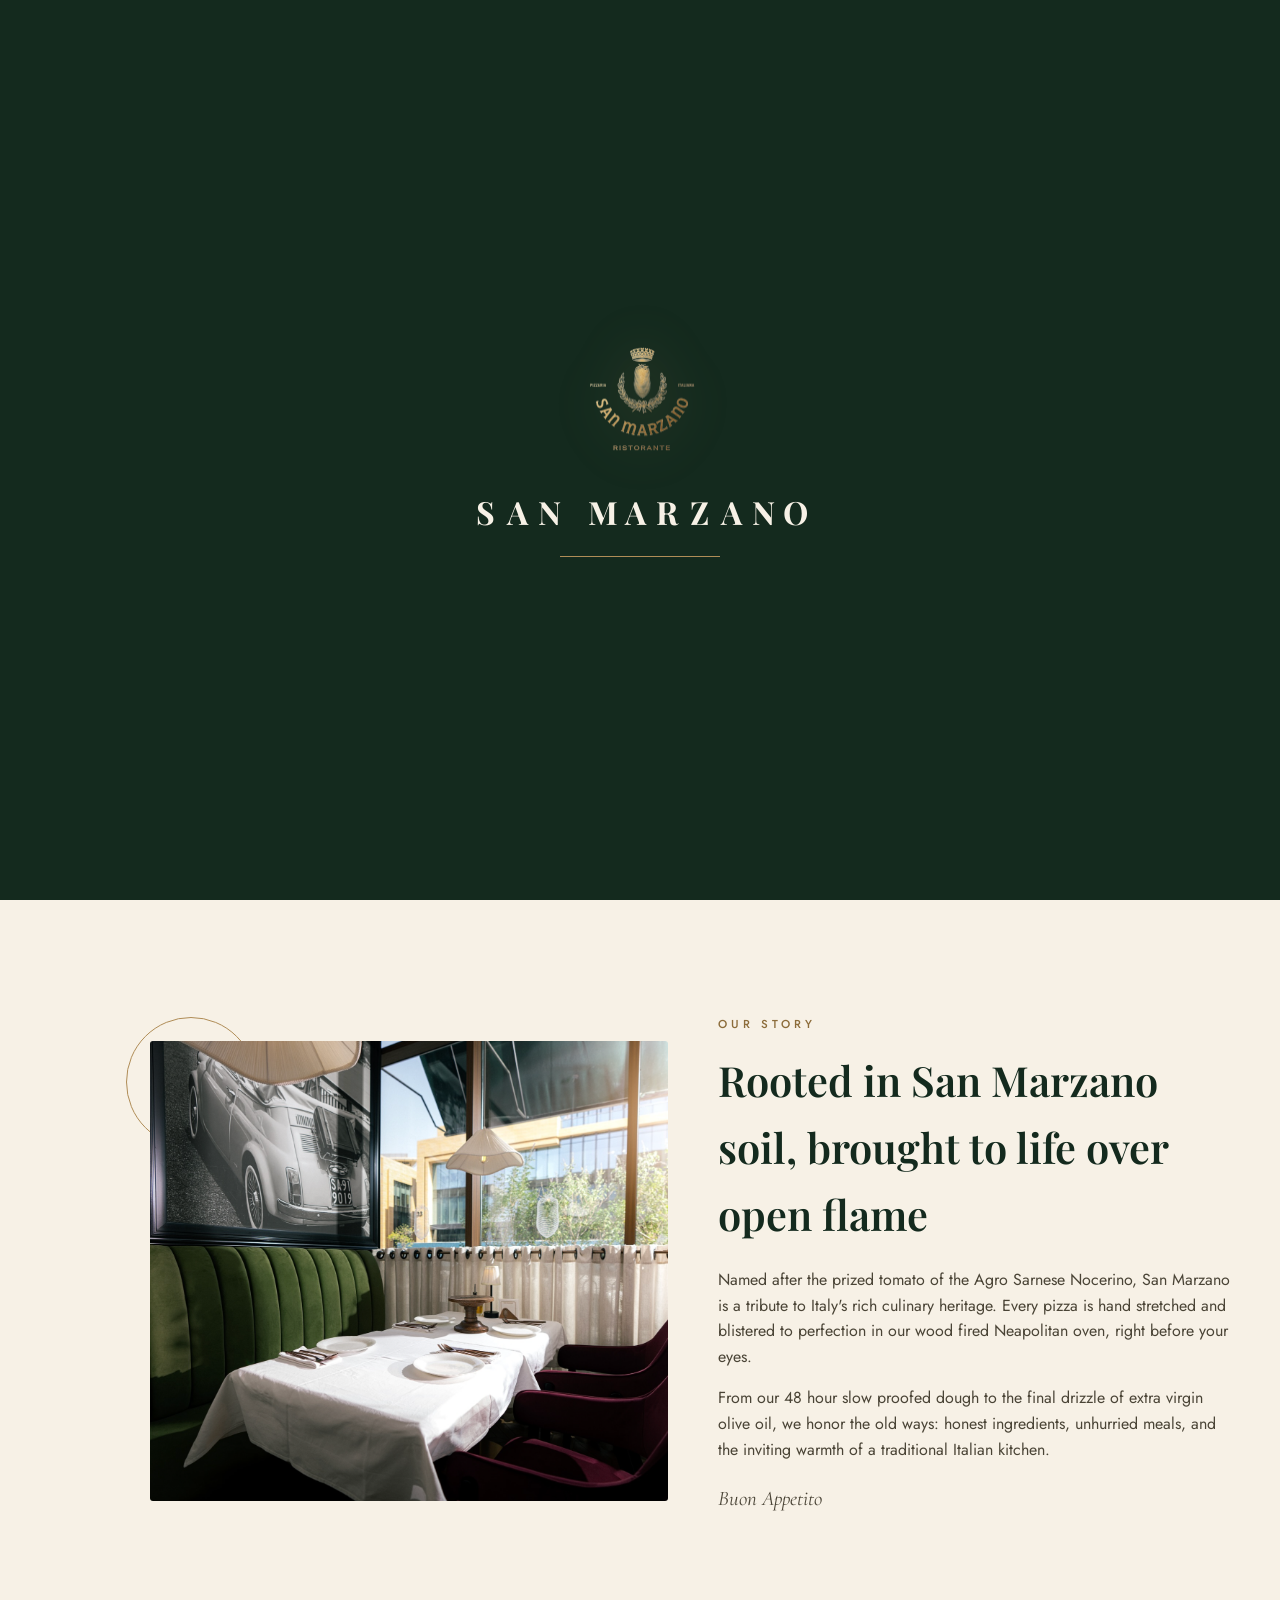
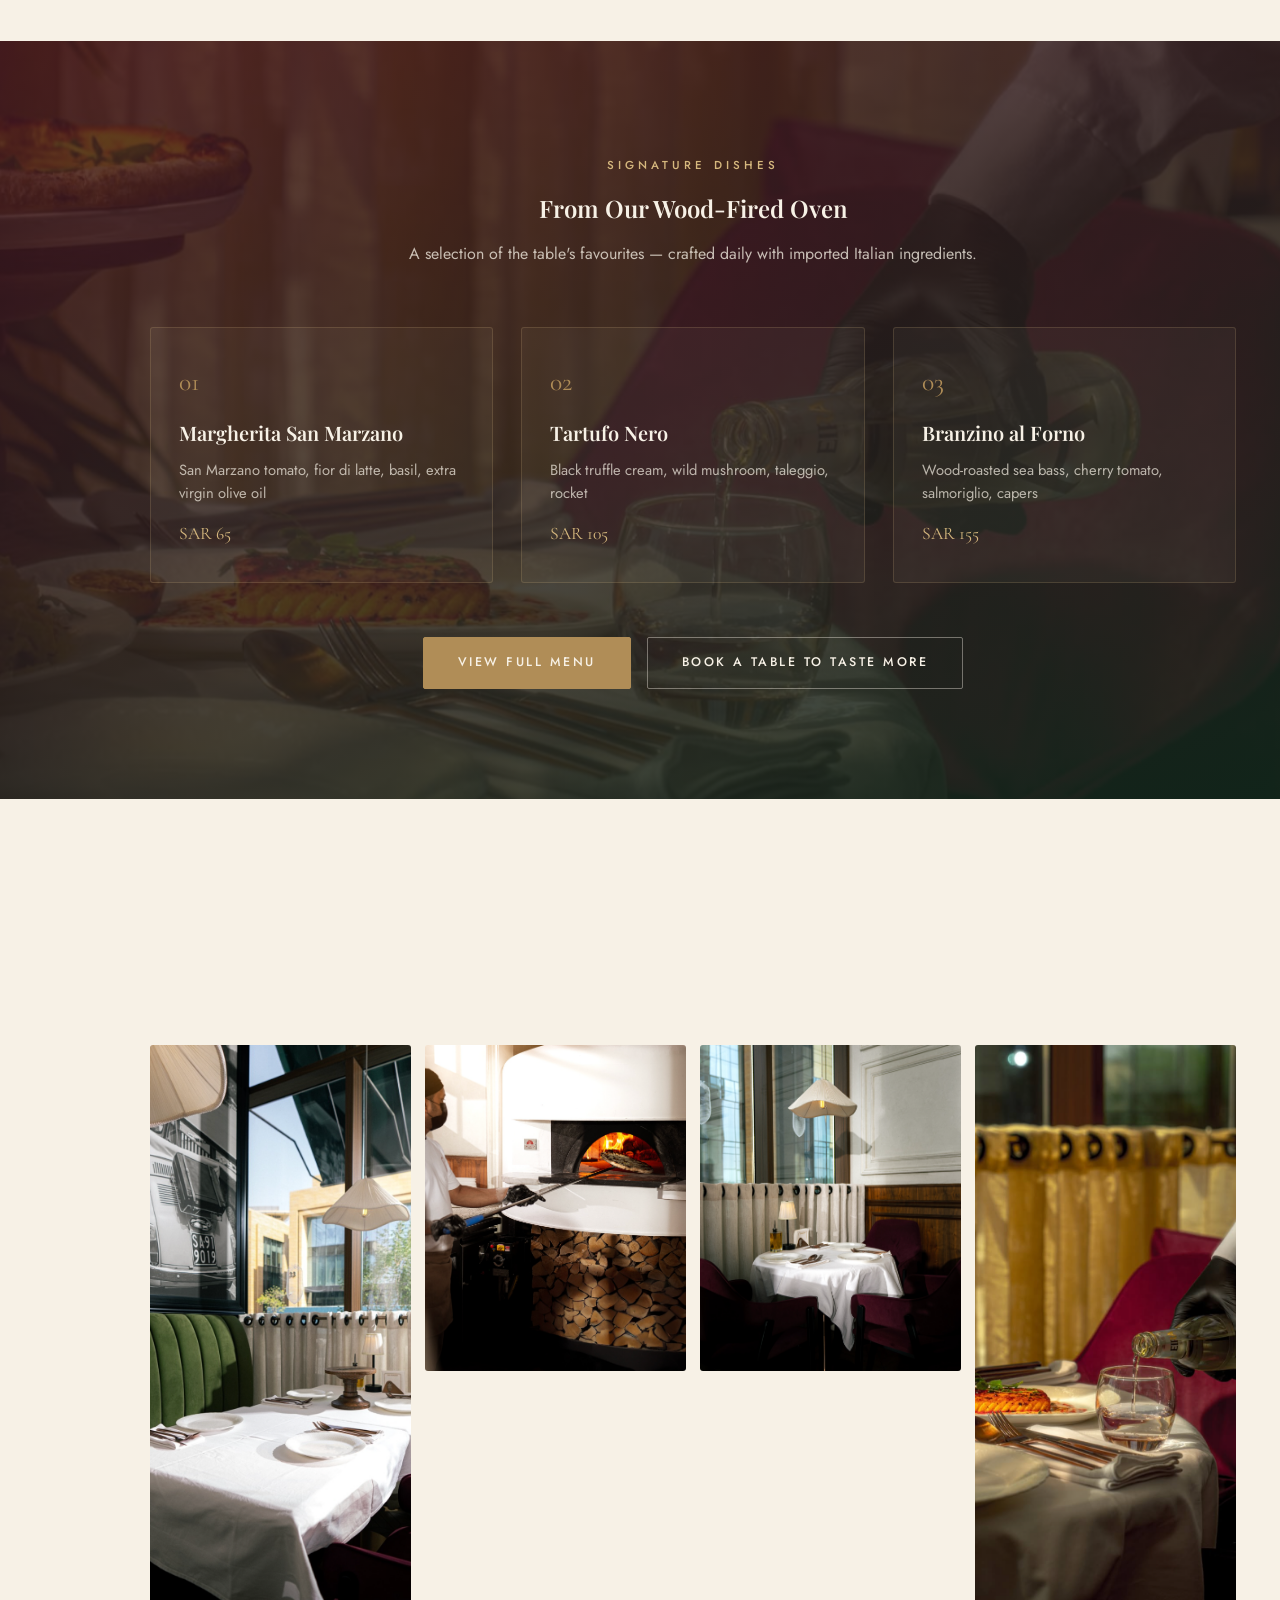
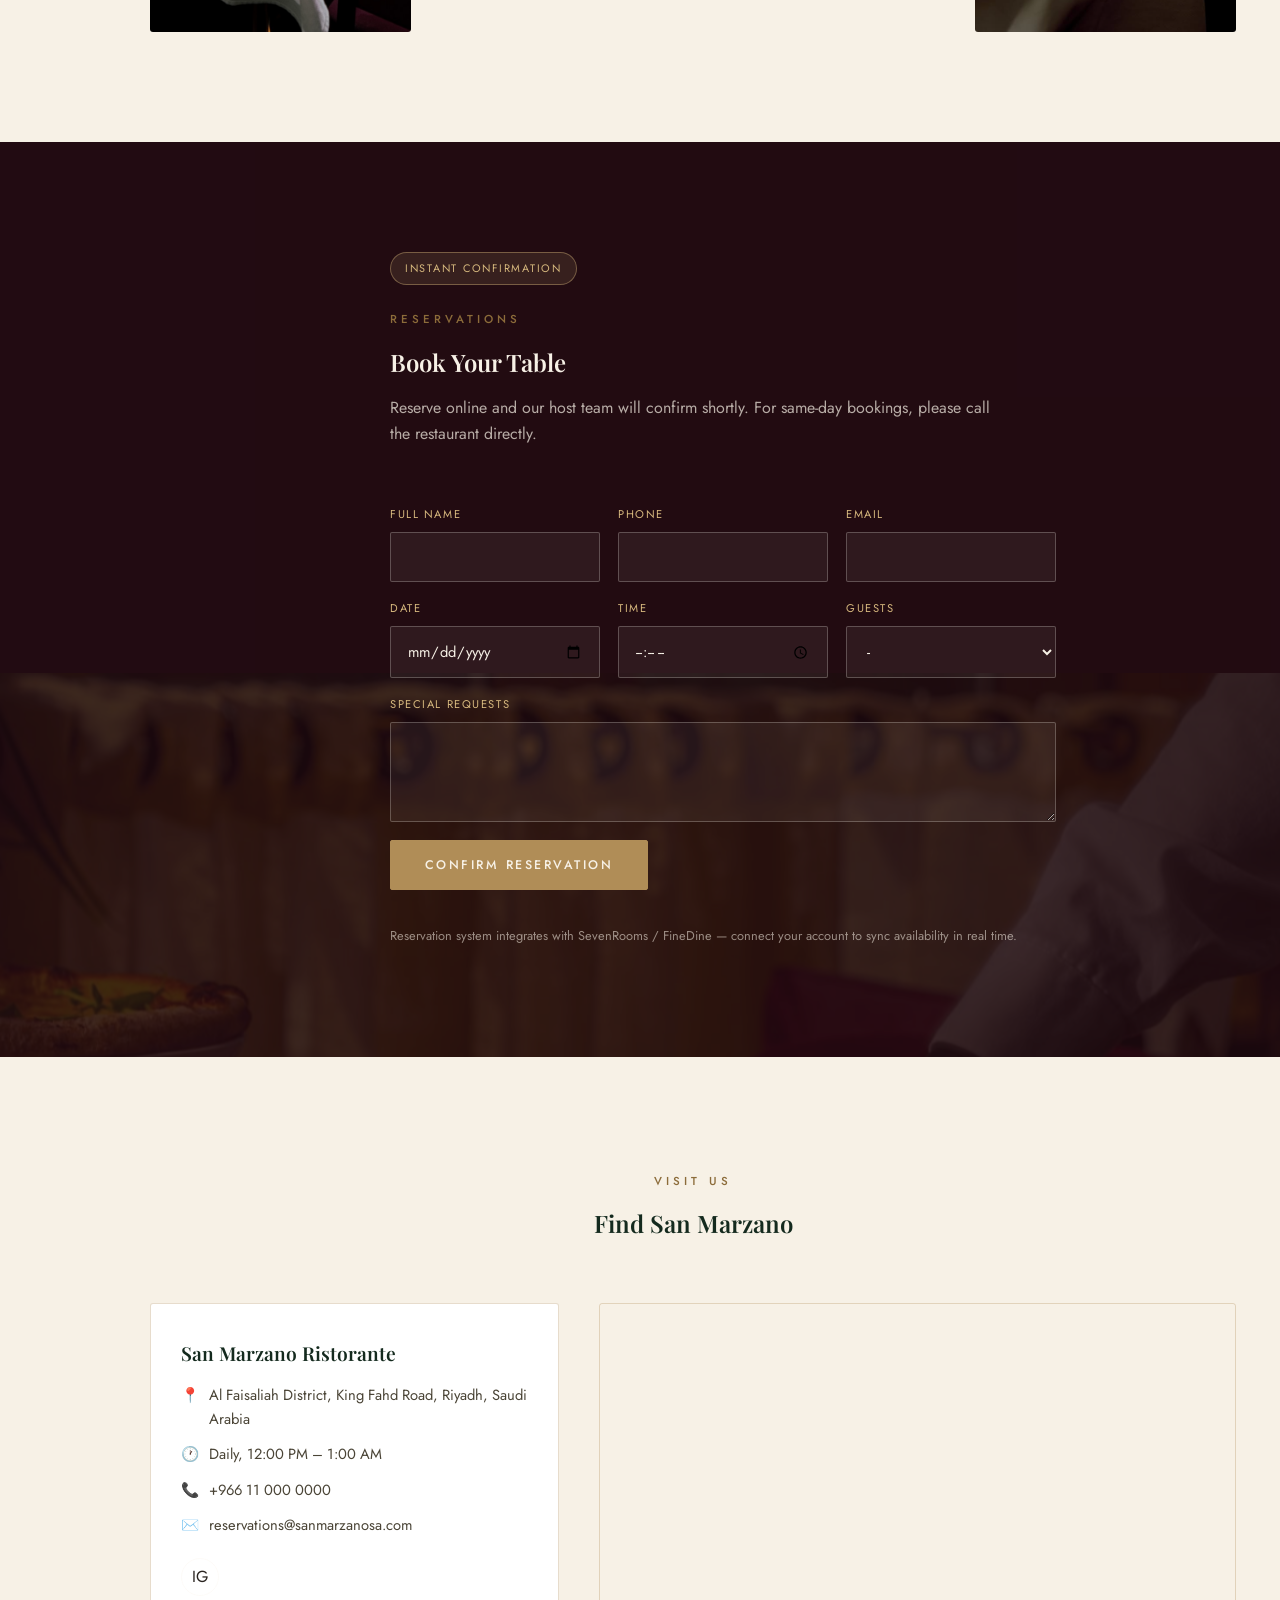
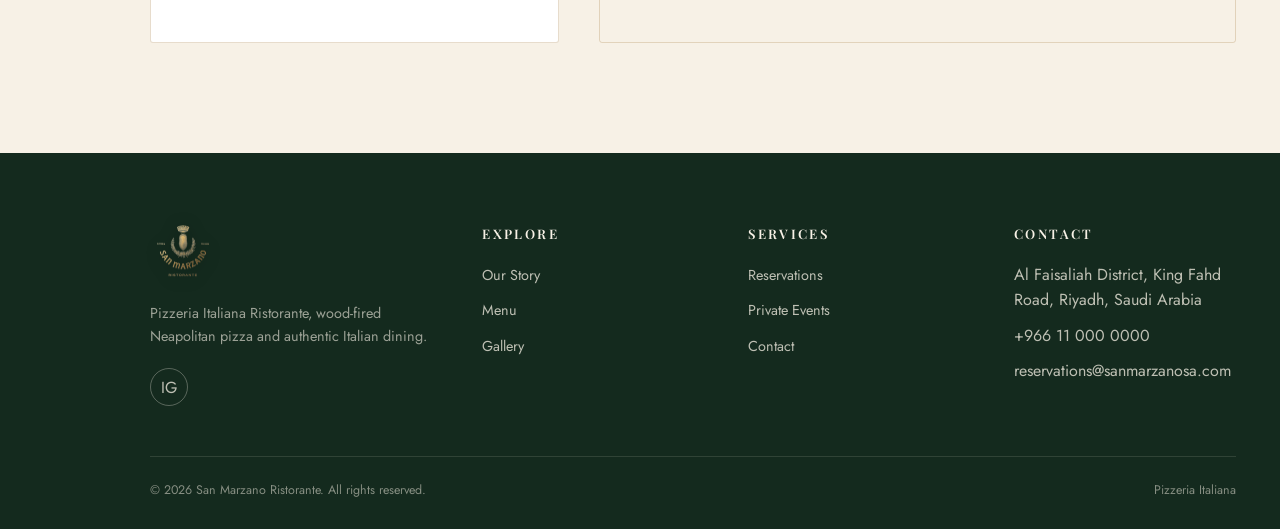
==== commit c95023ee: "Force every page reload to start at the top Add an early inline script (in <head>, before any layout" ====
--- a/index.html
+++ b/index.html
@@ -2,6 +2,7 @@
 <html lang="en" dir="ltr">
 <head>
 <meta charset="UTF-8">
+<script>if("scrollRestoration" in history){history.scrollRestoration="manual";}</script>
 <meta name="viewport" content="width=device-width, initial-scale=1.0">
 <title>San Marzano Ristorante | Pizzeria Italiana</title>
 <meta name="description" content="San Marzano — Pizzeria Italiana Ristorante. Wood-fired Neapolitan pizza and authentic Italian dining. Reserve your table or enquire about private events.">
@@ -281,6 +282,6 @@
 </div>
 
 <script src="js/i18n.js?v=4"></script>
-<script src="js/main.js?v=4"></script>
+<script src="js/main.js?v=5"></script>
 </body>
 </html>
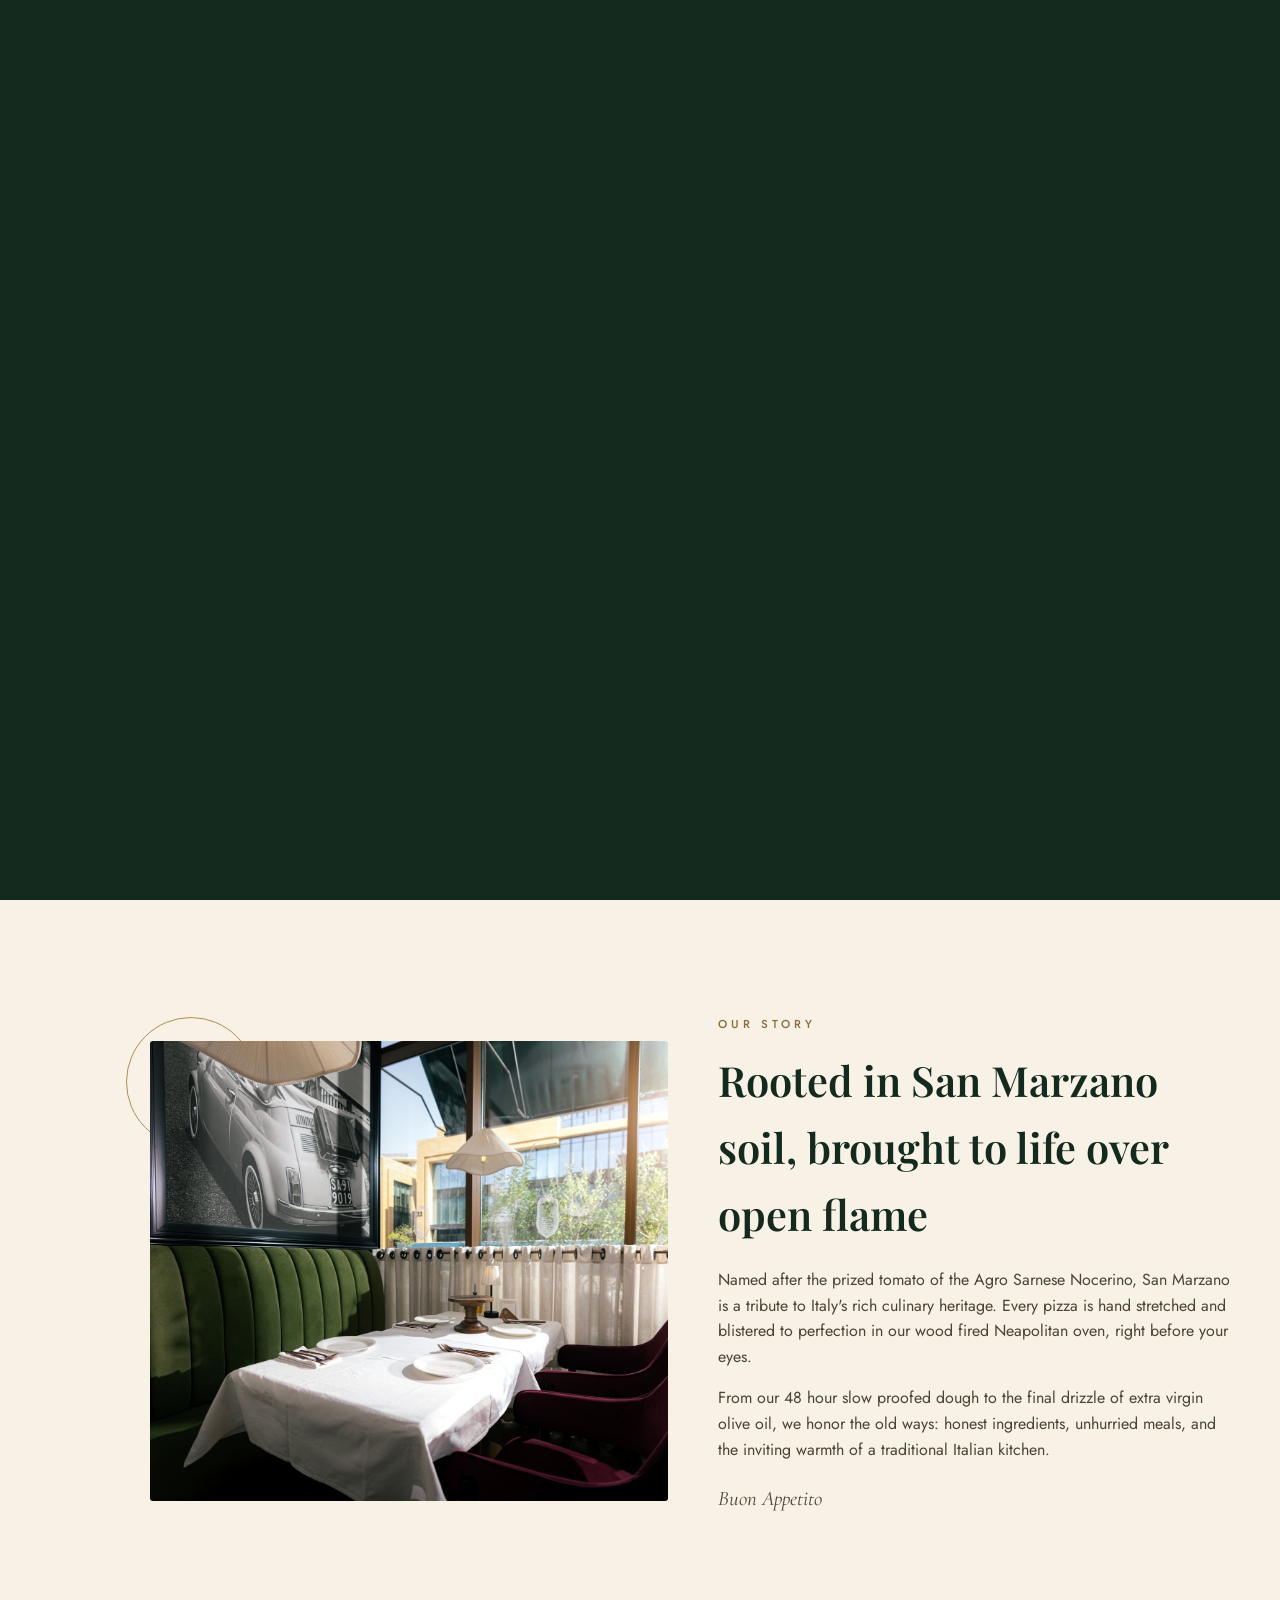
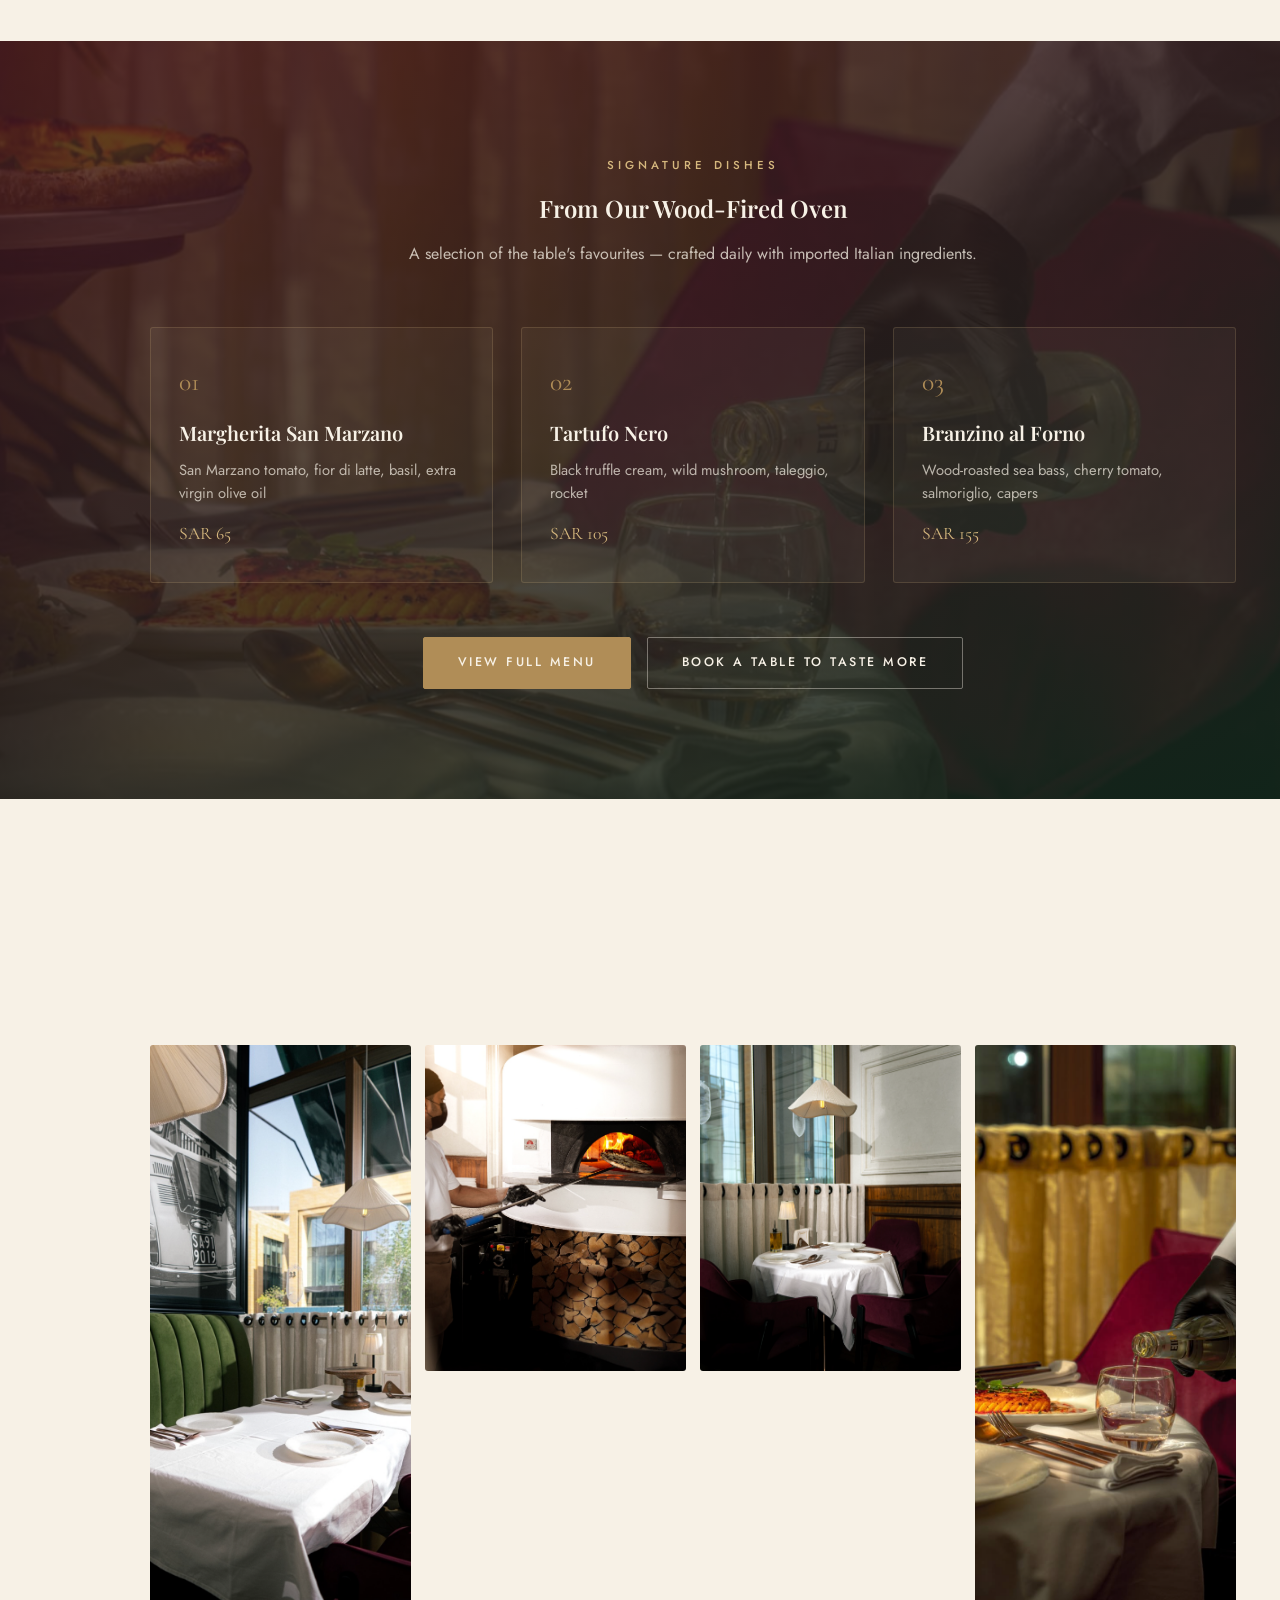
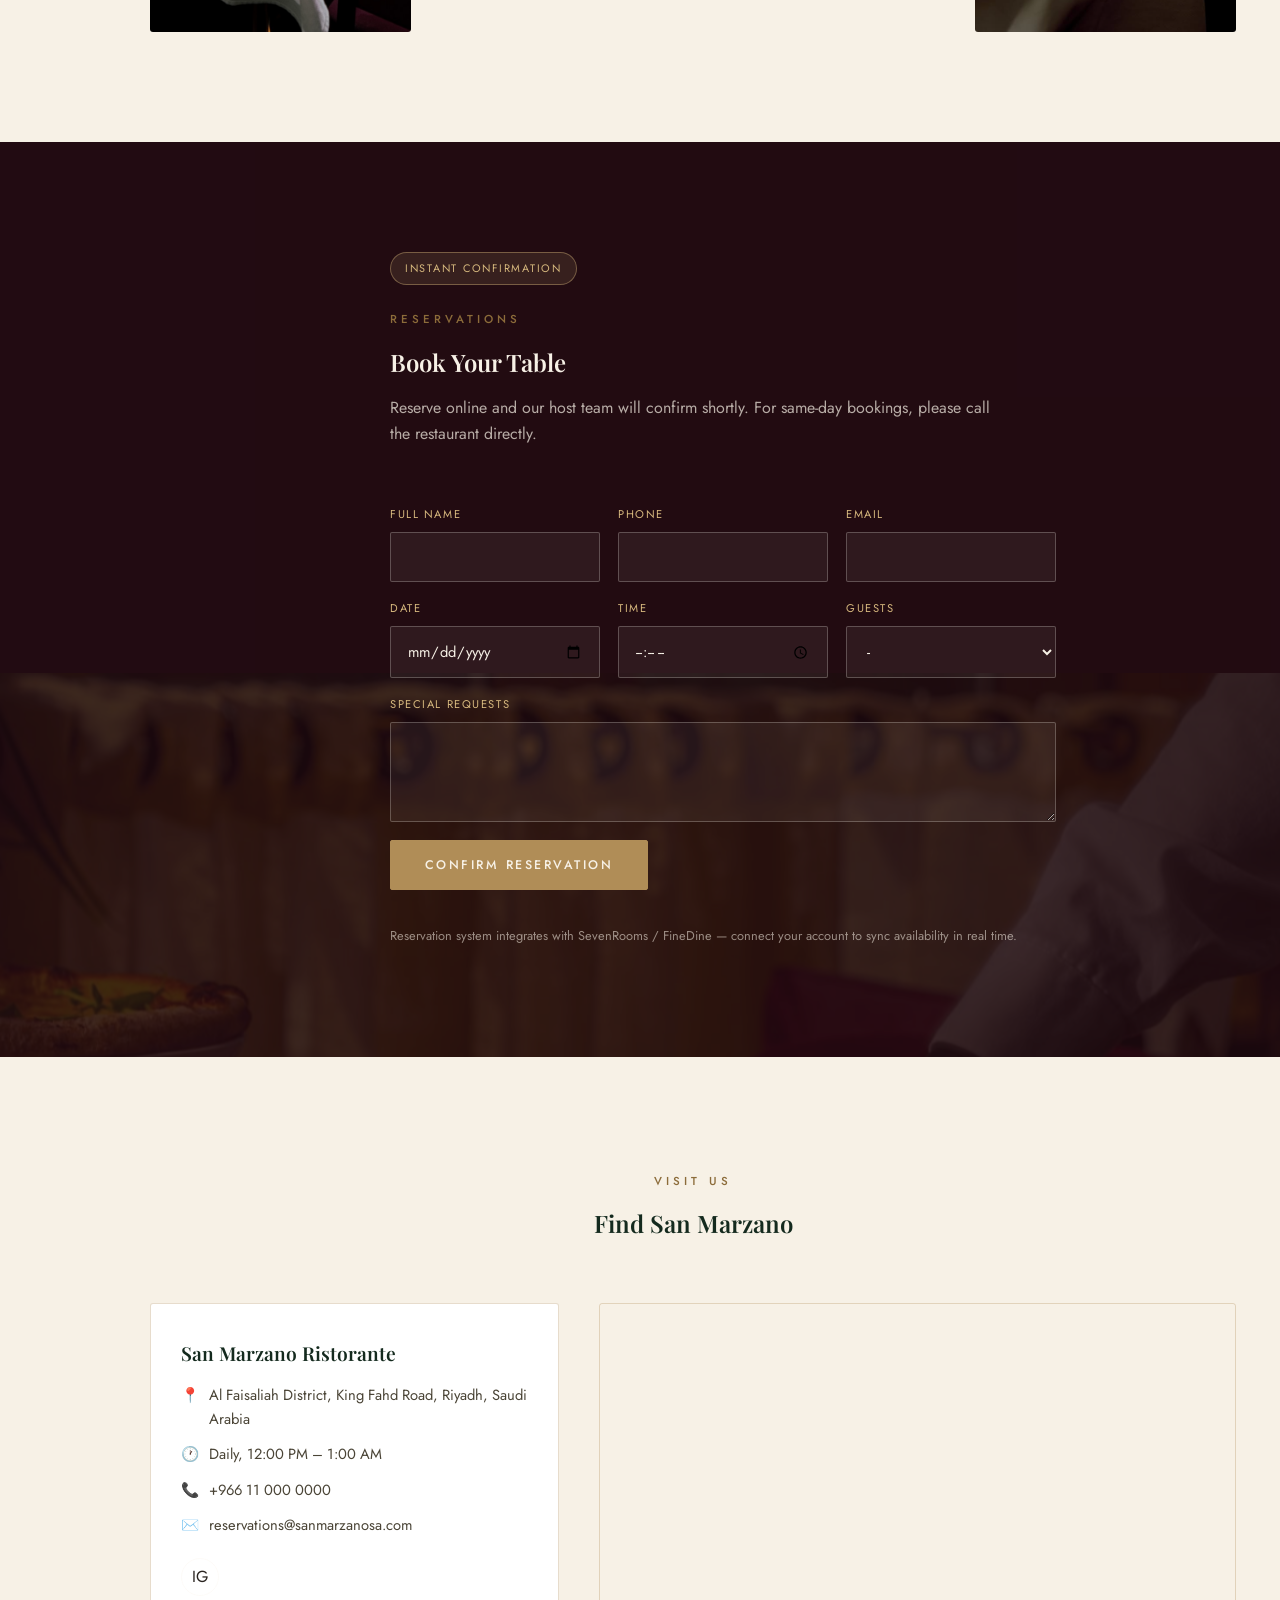
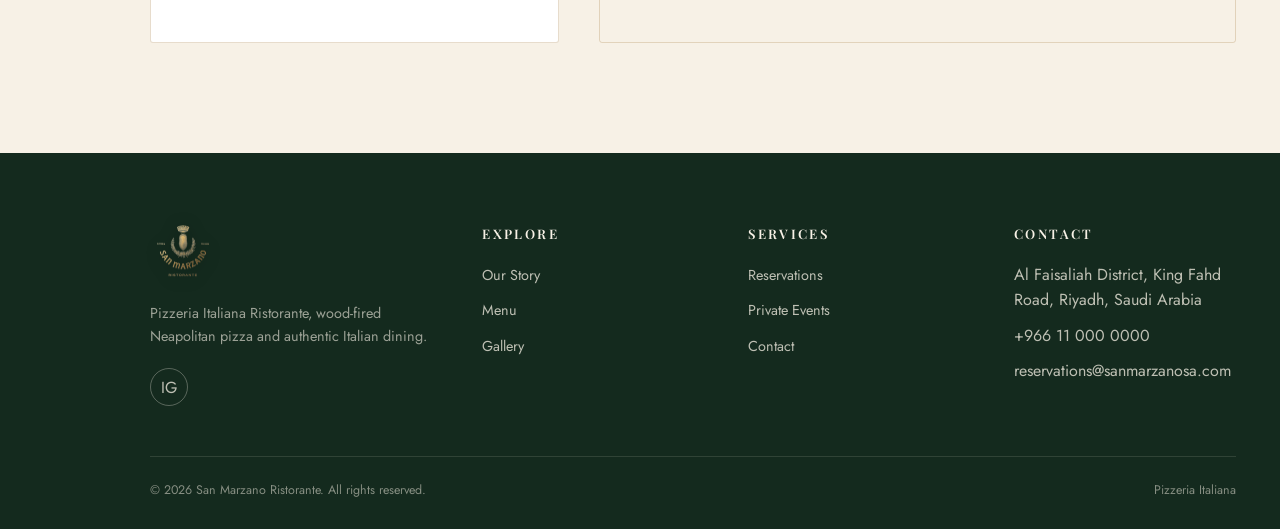
==== commit 31da97e0: "Remove em dash from private events intro copy (EN/AR) Replace "— birthdays, corporate dinners..." wi" ====
--- a/index.html
+++ b/index.html
@@ -281,7 +281,7 @@
   <img id="lightboxImg" src="" alt="">
 </div>
 
-<script src="js/i18n.js?v=4"></script>
+<script src="js/i18n.js?v=5"></script>
 <script src="js/main.js?v=5"></script>
 </body>
 </html>
